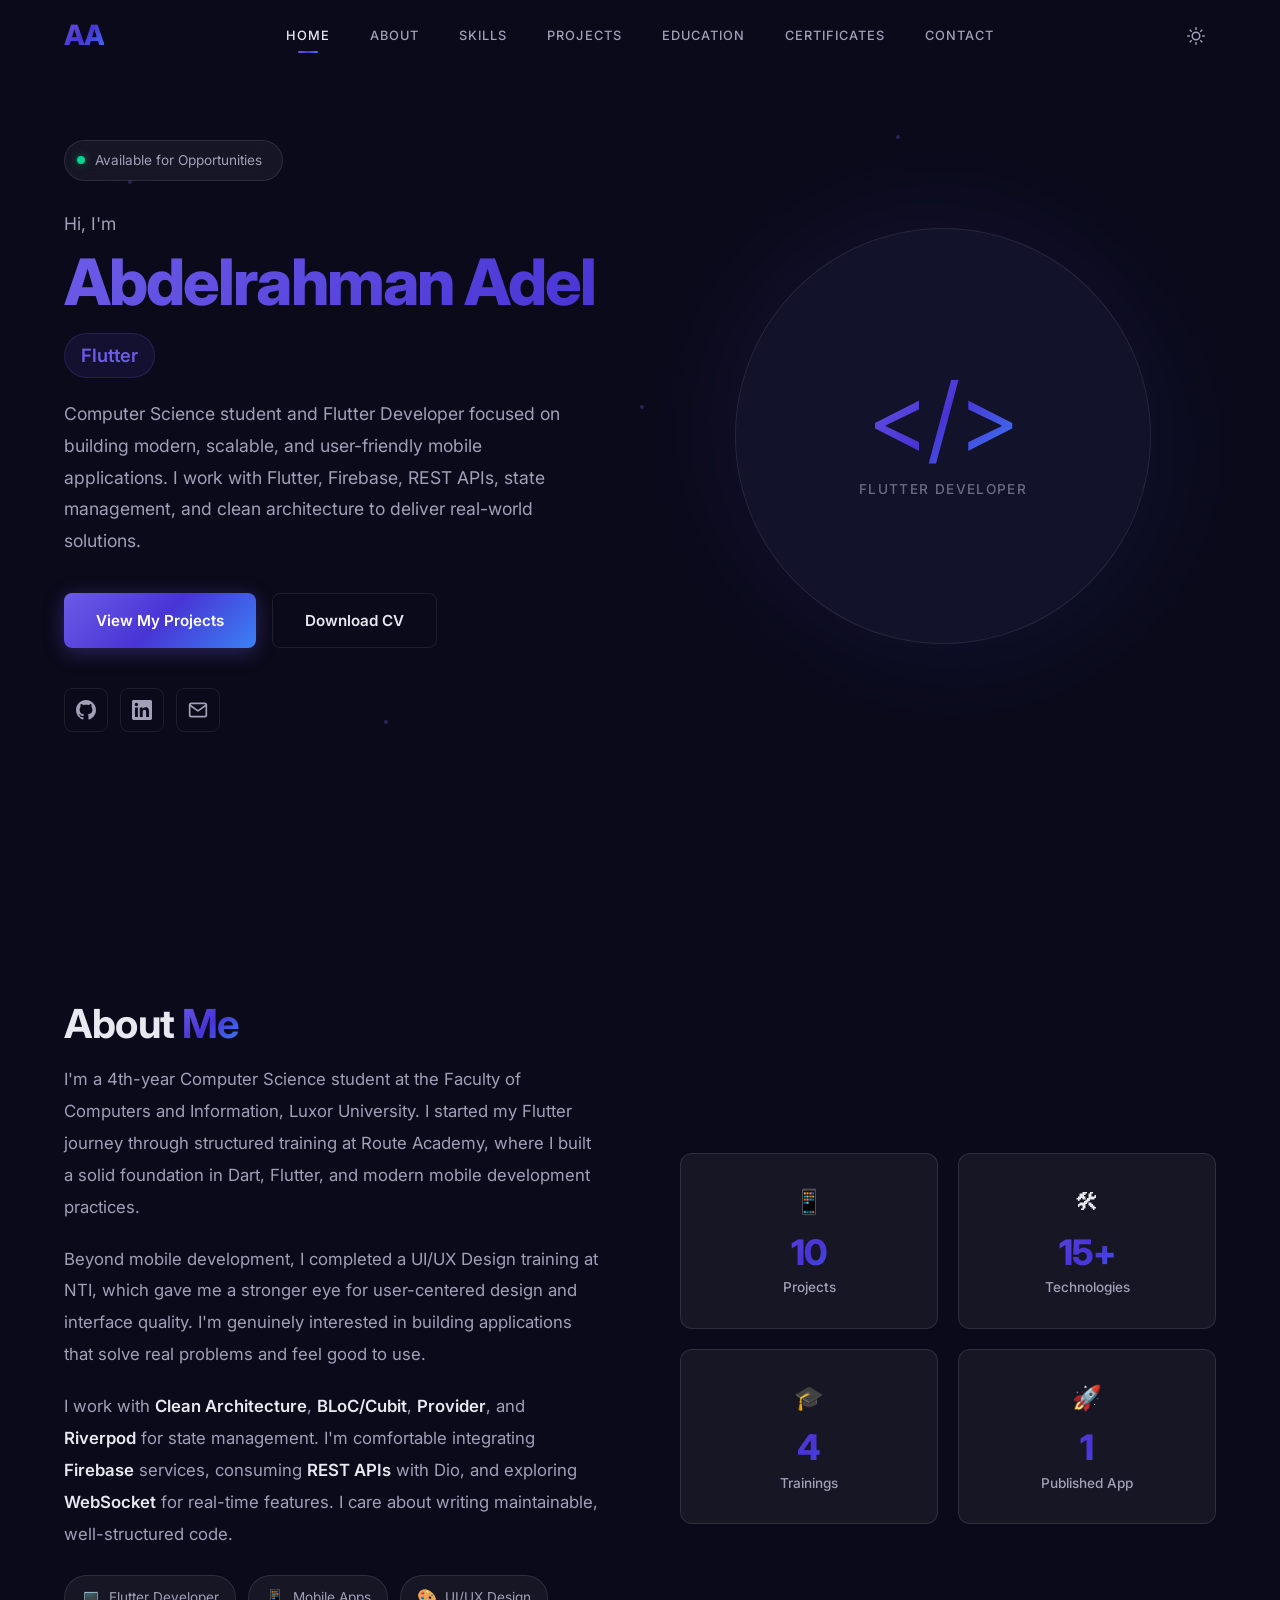
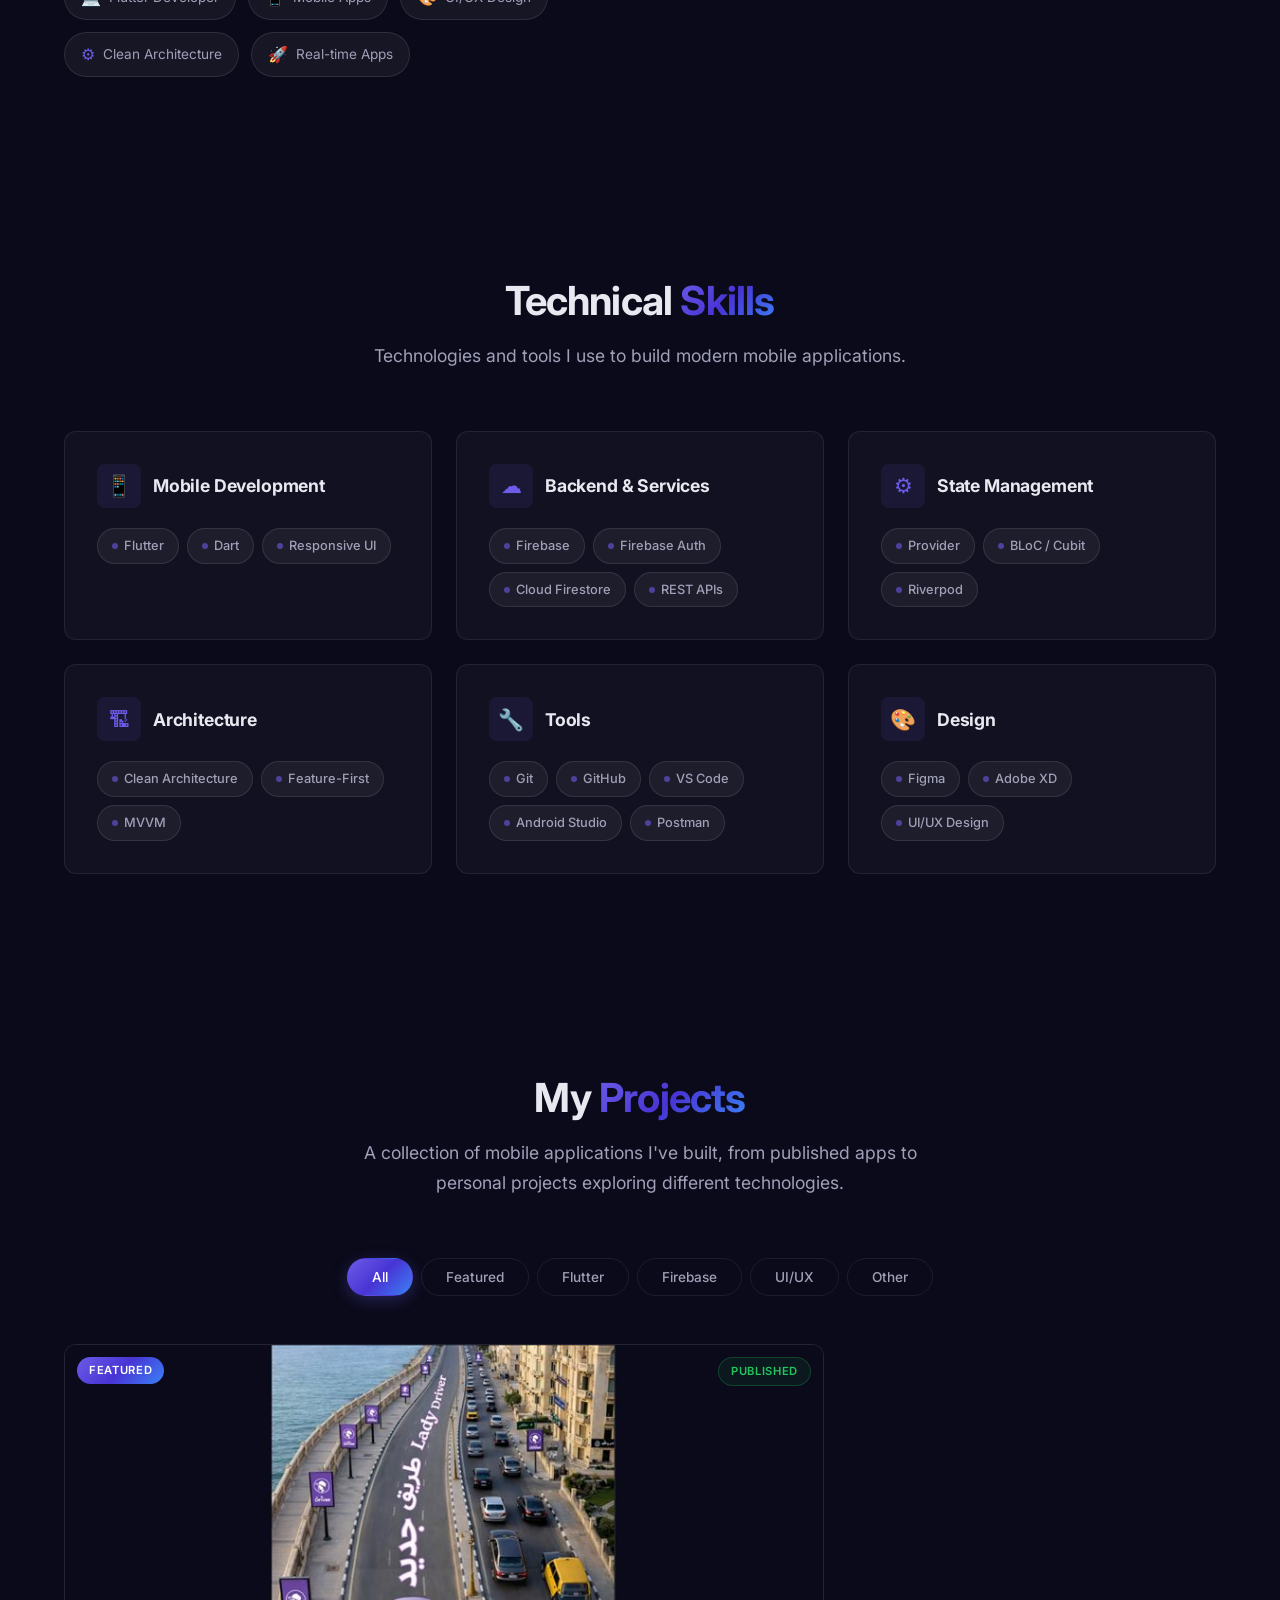
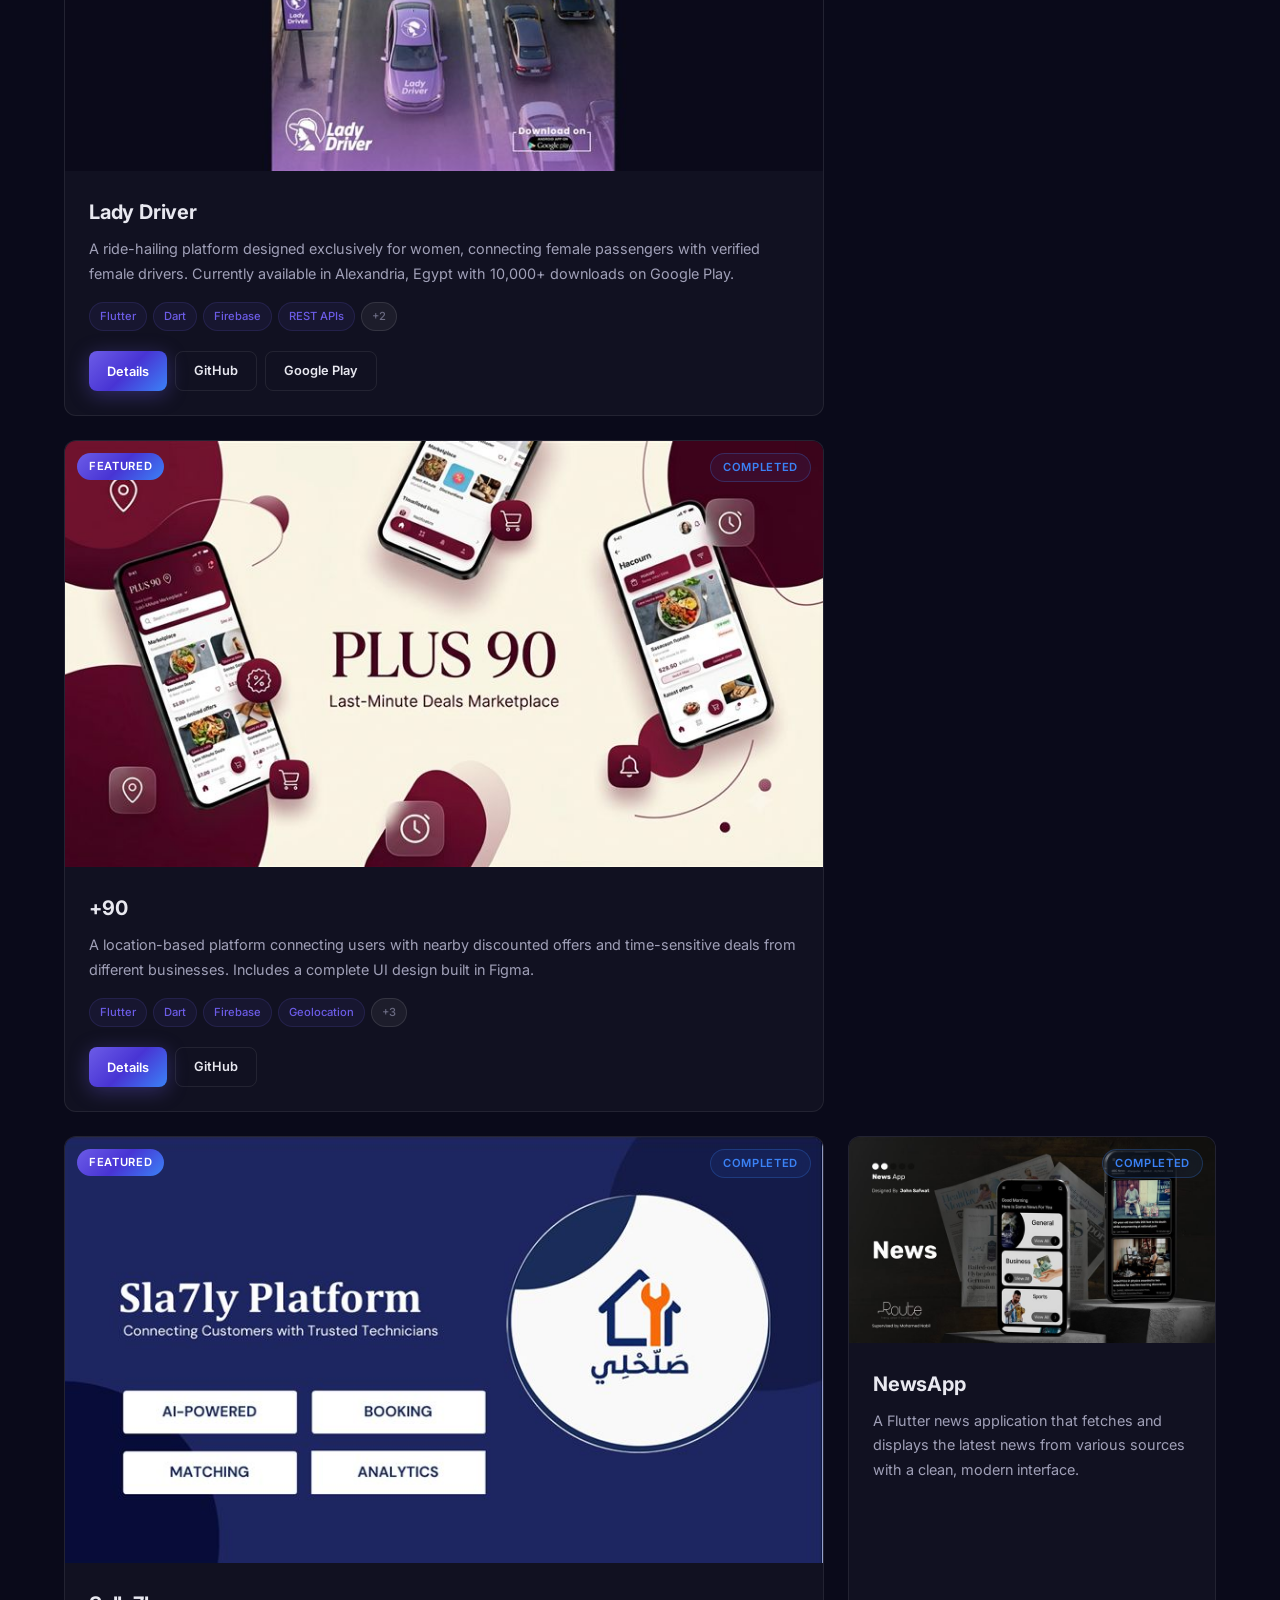
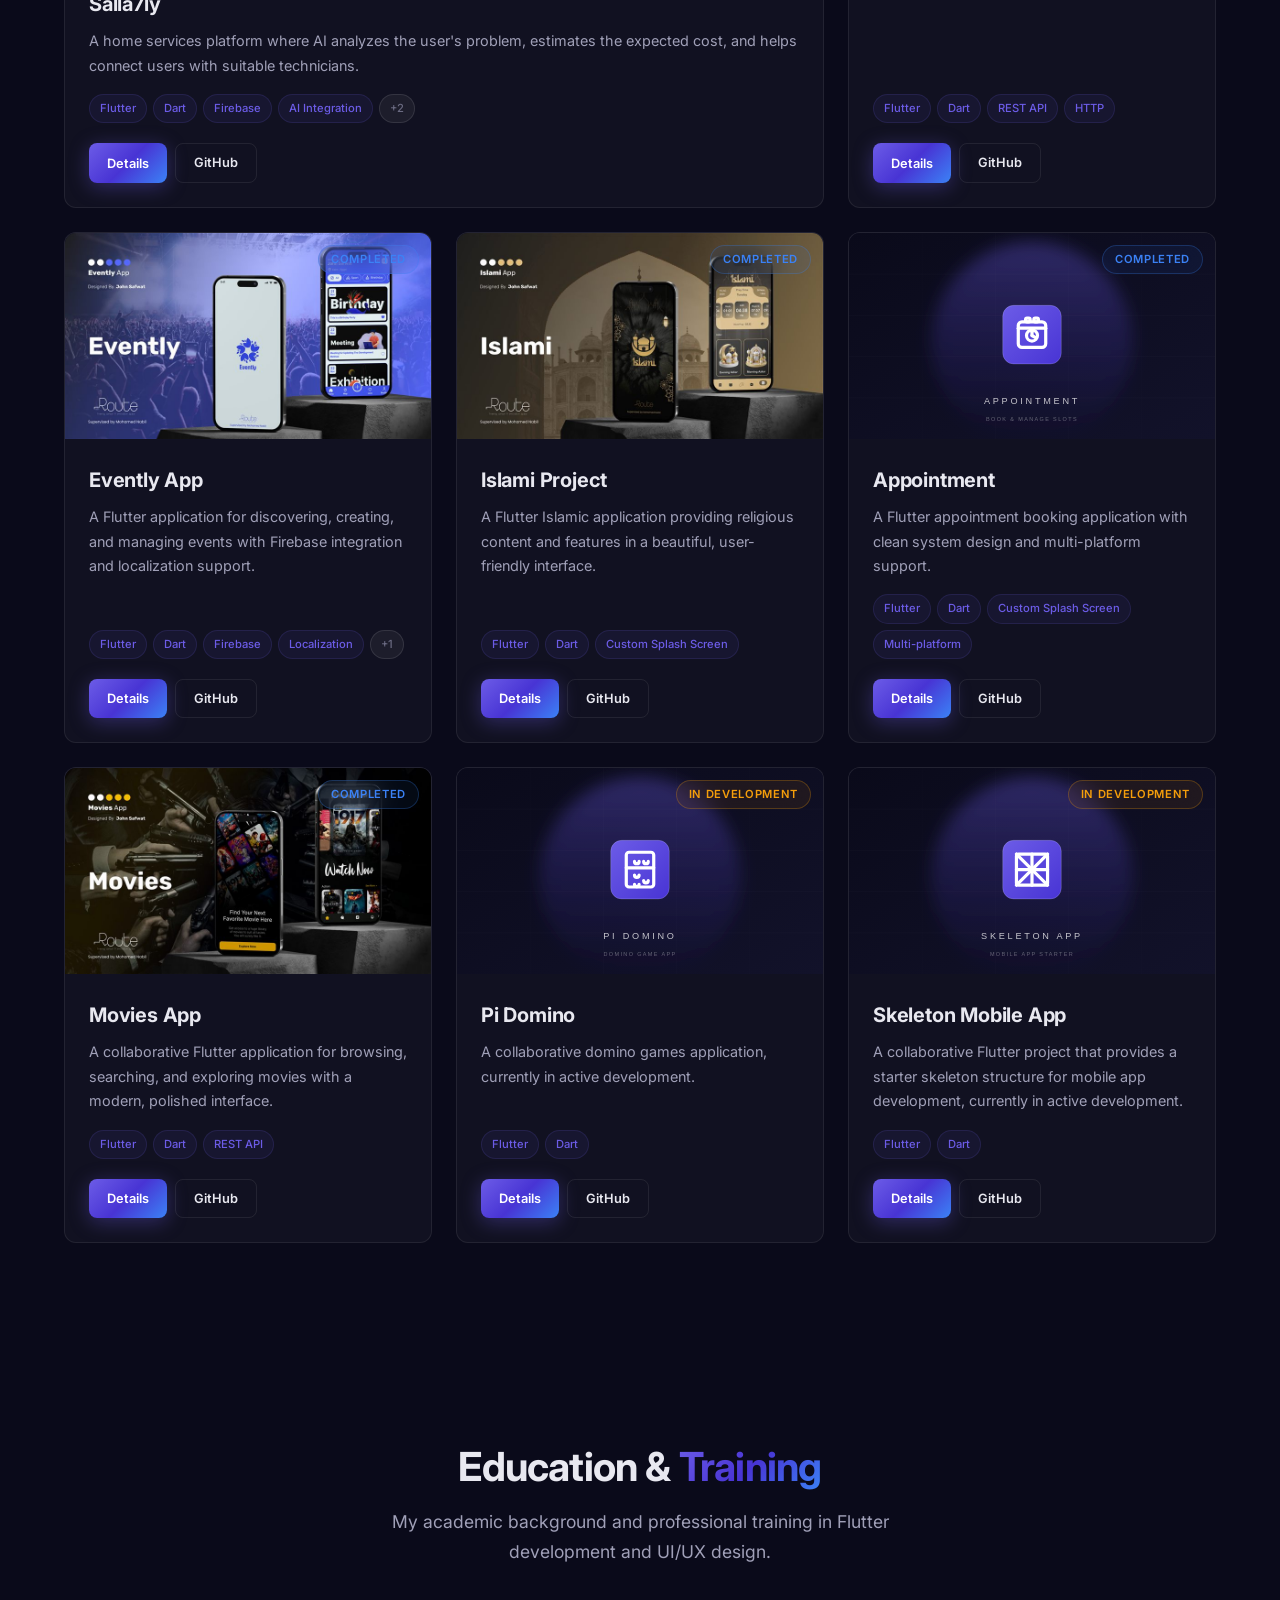
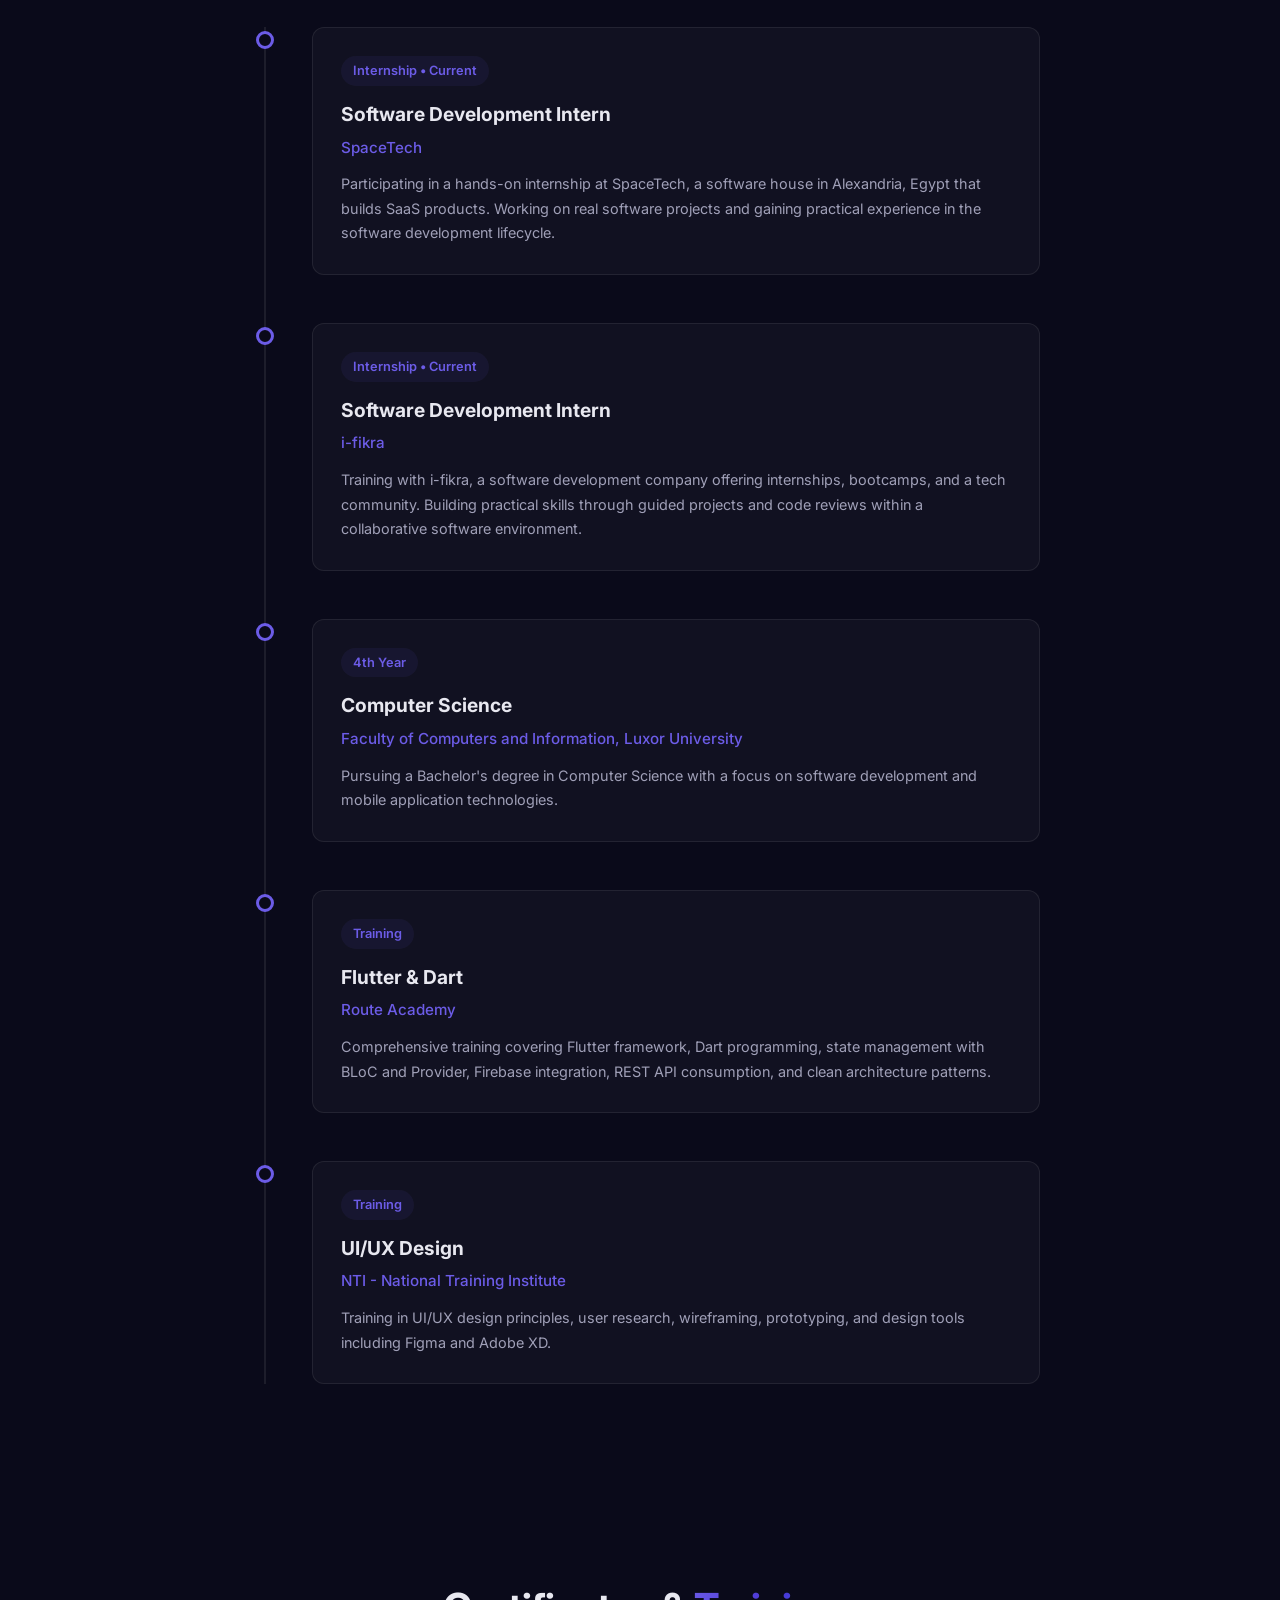
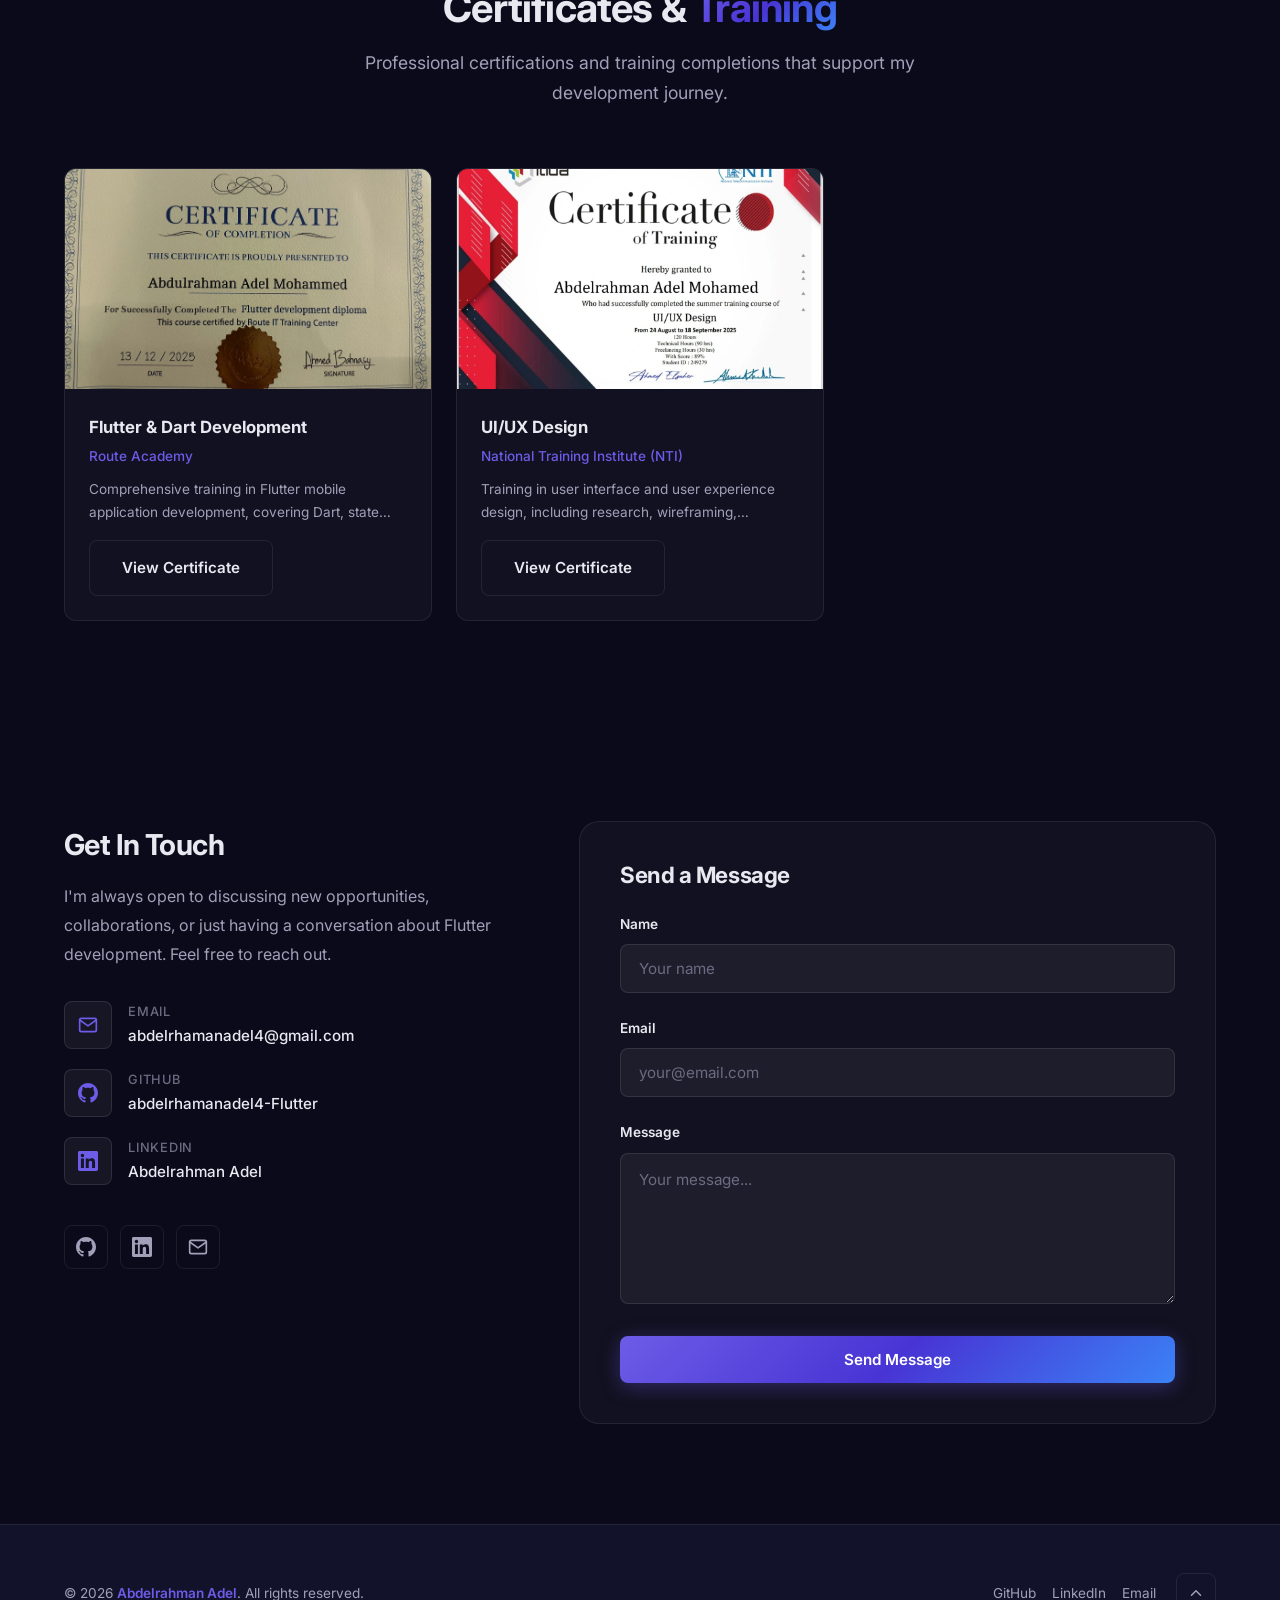
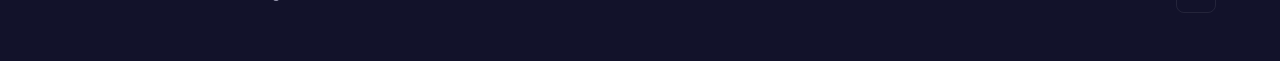
==== index.html @ f09d1302 "Initial portfolio website" ====
<!DOCTYPE html>
<html lang="en" data-theme="dark">
<head>
  <meta charset="UTF-8">
  <meta name="viewport" content="width=device-width, initial-scale=1.0">
  <meta http-equiv="X-UA-Compatible" content="IE=edge">

  <title>Abdelrahman Adel | Flutter Developer</title>
  <meta name="description" content="Abdelrahman Adel is a Flutter Developer and Computer Science student focused on building modern, scalable, and user-friendly mobile applications.">
  <meta name="keywords" content="Flutter Developer, Flutter Developer Egypt, Dart Developer, Mobile App Developer, Flutter Firebase, Flutter Developer Portfolio, Abdelrahman Adel">
  <meta name="author" content="Abdelrahman Adel">
  <meta name="robots" content="index, follow">
  <link rel="canonical" href="https://abdelrhamanadel4-flutter.github.io/">

  <!-- Open Graph -->
  <meta property="og:type" content="website">
  <meta property="og:title" content="Abdelrahman Adel | Flutter Developer">
  <meta property="og:description" content="Flutter Developer and Computer Science student focused on building modern, scalable, and user-friendly mobile applications.">
  <meta property="og:url" content="https://abdelrhamanadel4-flutter.github.io/">
  <meta property="og:site_name" content="Abdelrahman Adel Portfolio">
  <meta property="og:image" content="https://abdelrhamanadel4-flutter.github.io/assets/images/og-image.png">

  <!-- Twitter Card -->
  <meta name="twitter:card" content="summary_large_image">
  <meta name="twitter:title" content="Abdelrahman Adel | Flutter Developer">
  <meta name="twitter:description" content="Flutter Developer and Computer Science student focused on building modern, scalable, and user-friendly mobile applications.">
  <meta name="twitter:image" content="https://abdelrhamanadel4-flutter.github.io/assets/images/og-image.png">

  <!-- Favicon -->
  <link rel="icon" type="image/svg+xml" href="favicon/favicon.svg">
  <link rel="apple-touch-icon" href="favicon/favicon.svg">

  <!-- Fonts -->
  <link rel="preconnect" href="https://fonts.googleapis.com">
  <link rel="preconnect" href="https://fonts.gstatic.com" crossorigin>
  <link href="https://fonts.googleapis.com/css2?family=Inter:wght@400;500;600;700;800&family=Fira+Code:wght@500&display=swap" rel="stylesheet">

  <!-- Styles -->
  <link rel="stylesheet" href="style.css">

  <!-- JSON-LD Structured Data -->
  <script type="application/ld+json">
  {
    "@context": "https://schema.org",
    "@type": "Person",
    "name": "Abdelrahman Adel",
    "jobTitle": "Flutter Developer",
    "url": "https://abdelrhamanadel4-flutter.github.io/",
    "email": "abdelrhamanadel4@gmail.com",
    "sameAs": [
      "https://github.com/abdelrhamanadel4-Flutter",
      "https://www.linkedin.com/in/abdelrahman-adel-699b95375/"
    ],
    "knowsAbout": ["Flutter", "Dart", "Firebase", "Mobile App Development", "UI/UX Design"],
    "alumniOf": {
      "@type": "CollegeOrUniversity",
      "name": "Luxor University"
    }
  }
  </script>
</head>
<body>

  <!-- ========== NAVBAR ========== -->
  <nav class="navbar" role="navigation" aria-label="Main navigation">
    <div class="container">
      <a href="#" class="navbar-logo" aria-label="Abdelrahman Adel - Home">AA</a>

      <div class="nav-menu">
        <div class="nav-links">
          <a href="#home" class="navbar-link">Home</a>
          <a href="#about" class="navbar-link">About</a>
          <a href="#skills" class="navbar-link">Skills</a>
          <a href="#projects" class="navbar-link">Projects</a>
          <a href="#education" class="navbar-link">Education</a>
          <a href="#certificates" class="navbar-link">Certificates</a>
          <a href="#contact" class="navbar-link">Contact</a>
        </div>
      </div>

      <button id="theme-toggle" class="theme-toggle" aria-label="Toggle dark/light theme">
        <svg class="icon-sun is-active" width="18" height="18" viewBox="0 0 24 24" fill="none" stroke="currentColor" stroke-width="2" stroke-linecap="round" stroke-linejoin="round" aria-hidden="true">
          <circle cx="12" cy="12" r="5"></circle>
          <line x1="12" y1="1" x2="12" y2="3"></line>
          <line x1="12" y1="21" x2="12" y2="23"></line>
          <line x1="4.22" y1="4.22" x2="5.64" y2="5.64"></line>
          <line x1="18.36" y1="18.36" x2="19.78" y2="19.78"></line>
          <line x1="1" y1="12" x2="3" y2="12"></line>
          <line x1="21" y1="12" x2="23" y2="12"></line>
          <line x1="4.22" y1="19.78" x2="5.64" y2="18.36"></line>
          <line x1="18.36" y1="5.64" x2="19.78" y2="4.22"></line>
        </svg>
        <svg class="icon-moon" width="18" height="18" viewBox="0 0 24 24" fill="none" stroke="currentColor" stroke-width="2" stroke-linecap="round" stroke-linejoin="round" aria-hidden="true">
          <path d="M21 12.79A9 9 0 1 1 11.21 3 7 7 0 0 0 21 12.79z"></path>
        </svg>
      </button>

      <button class="navbar-hamburger hamburger" aria-label="Open menu" aria-expanded="false">
        <span class="line"></span>
        <span class="line"></span>
        <span class="line"></span>
      </button>
    </div>
  </nav>

  <!-- ========== HERO ========== -->
  <section id="home" class="hero section">
    <div class="hero-particles" aria-hidden="true">
      <span class="particle"></span>
      <span class="particle"></span>
      <span class="particle"></span>
      <span class="particle"></span>
      <span class="particle"></span>
    </div>
    <div class="container">
      <div class="hero-content">
        <div class="hero-status">
          <span class="status-dot" aria-hidden="true"></span>
          Available for Opportunities
        </div>
        <p class="hero-greeting">Hi, I'm</p>
        <h1 class="hero-name"><span class="gradient-text">Abdelrahman Adel</span></h1>
        <div id="hero-role" class="hero-role" aria-live="polite">Flutter Developer</div>
        <p class="hero-description">Computer Science student and Flutter Developer focused on building modern, scalable, and user-friendly mobile applications. I work with Flutter, Firebase, REST APIs, state management, and clean architecture to deliver real-world solutions.</p>
        <div class="hero-buttons">
          <a href="#projects" class="btn btn-primary">View My Projects</a>
          <a href="assets/Abdelrahman_Adel_CV.pdf" class="btn btn-secondary" download>Download CV</a>
        </div>
        <div class="hero-socials">
          <a href="https://github.com/abdelrhamanadel4-Flutter" target="_blank" rel="noopener noreferrer" aria-label="GitHub Profile">
            <svg width="20" height="20" viewBox="0 0 24 24" fill="currentColor" aria-hidden="true"><path d="M12 0c-6.626 0-12 5.373-12 12 0 5.302 3.438 9.8 8.207 11.387.599.111.793-.261.793-.577v-2.234c-3.338.726-4.033-1.416-4.033-1.416-.546-1.387-1.333-1.756-1.333-1.756-1.089-.745.083-.729.083-.729 1.205.084 1.839 1.237 1.839 1.237 1.07 1.834 2.807 1.304 3.492.997.107-.775.418-1.305.762-1.604-2.665-.305-5.467-1.334-5.467-5.931 0-1.311.469-2.381 1.236-3.221-.124-.303-.535-1.524.117-3.176 0 0 1.008-.322 3.301 1.23.957-.266 1.983-.399 3.003-.404 1.02.005 2.047.138 3.006.404 2.291-1.552 3.297-1.23 3.297-1.23.653 1.653.242 2.874.118 3.176.77.84 1.235 1.911 1.235 3.221 0 4.609-2.807 5.624-5.479 5.921.43.372.823 1.102.823 2.222v3.293c0 .319.192.694.801.576 4.765-1.589 8.199-6.086 8.199-11.386 0-6.627-5.373-12-12-12z"/></svg>
          </a>
          <a href="https://www.linkedin.com/in/abdelrahman-adel-699b95375/" target="_blank" rel="noopener noreferrer" aria-label="LinkedIn Profile">
            <svg width="20" height="20" viewBox="0 0 24 24" fill="currentColor" aria-hidden="true"><path d="M20.447 20.452h-3.554v-5.569c0-1.328-.027-3.037-1.852-3.037-1.853 0-2.136 1.445-2.136 2.939v5.667H9.351V9h3.414v1.561h.046c.477-.9 1.637-1.85 3.37-1.85 3.601 0 4.267 2.37 4.267 5.455v6.286zM5.337 7.433c-1.144 0-2.063-.926-2.063-2.065 0-1.138.92-2.063 2.063-2.063 1.14 0 2.064.925 2.064 2.063 0 1.139-.925 2.065-2.064 2.065zm1.782 13.019H3.555V9h3.564v11.452zM22.225 0H1.771C.792 0 0 .774 0 1.729v20.542C0 23.227.792 24 1.771 24h20.451C23.2 24 24 23.227 24 22.271V1.729C24 .774 23.2 0 22.222 0h.003z"/></svg>
          </a>
          <a href="mailto:abdelrhamanadel4@gmail.com" aria-label="Send Email">
            <svg width="20" height="20" viewBox="0 0 24 24" fill="none" stroke="currentColor" stroke-width="2" stroke-linecap="round" stroke-linejoin="round" aria-hidden="true"><path d="M4 4h16c1.1 0 2 .9 2 2v12c0 1.1-.9 2-2 2H4c-1.1 0-2-.9-2-2V6c0-1.1.9-2 2-2z"></path><polyline points="22,6 12,13 2,6"></polyline></svg>
          </a>
        </div>
      </div>
      <div class="hero-visual" aria-hidden="true">
        <div class="hero-visual-orb">
          <div class="hero-visual-inner">
            <div class="flutter-icon">&lt;/&gt;</div>
            <div class="visual-label">Flutter Developer</div>
          </div>
        </div>
      </div>
    </div>
  </section>

  <!-- ========== ABOUT ========== -->
  <section id="about" class="about section">
    <div class="container">
      <div class="about-content reveal">
        <h2 class="section-title">About <span class="accent">Me</span></h2>
        <p class="about-text">I'm a 4th-year Computer Science student at the Faculty of Computers and Information, Luxor University. I started my Flutter journey through structured training at Route Academy, where I built a solid foundation in Dart, Flutter, and modern mobile development practices.</p>
        <p class="about-text">Beyond mobile development, I completed a UI/UX Design training at NTI, which gave me a stronger eye for user-centered design and interface quality. I'm genuinely interested in building applications that solve real problems and feel good to use.</p>
        <p class="about-text">I work with <strong>Clean Architecture</strong>, <strong>BLoC/Cubit</strong>, <strong>Provider</strong>, and <strong>Riverpod</strong> for state management. I'm comfortable integrating <strong>Firebase</strong> services, consuming <strong>REST APIs</strong> with Dio, and exploring <strong>WebSocket</strong> for real-time features. I care about writing maintainable, well-structured code.</p>
        <div class="about-highlights">
          <span class="about-highlight"><span class="highlight-icon" aria-hidden="true">&#128187;</span> Flutter Developer</span>
          <span class="about-highlight"><span class="highlight-icon" aria-hidden="true">&#128241;</span> Mobile Apps</span>
          <span class="about-highlight"><span class="highlight-icon" aria-hidden="true">&#127912;</span> UI/UX Design</span>
          <span class="about-highlight"><span class="highlight-icon" aria-hidden="true">&#9881;</span> Clean Architecture</span>
          <span class="about-highlight"><span class="highlight-icon" aria-hidden="true">&#128640;</span> Real-time Apps</span>
        </div>
      </div>
      <div class="about-visual">
        <div class="about-stats">
          <div class="stat-card reveal">
            <span class="stat-icon" aria-hidden="true">&#128241;</span>
            <div class="stat-number">10</div>
            <div class="stat-label">Projects</div>
          </div>
          <div class="stat-card reveal">
            <span class="stat-icon" aria-hidden="true">&#128736;</span>
            <div class="stat-number">15+</div>
            <div class="stat-label">Technologies</div>
          </div>
          <div class="stat-card reveal">
            <span class="stat-icon" aria-hidden="true">&#127891;</span>
            <div class="stat-number">4</div>
            <div class="stat-label">Trainings</div>
          </div>
          <div class="stat-card reveal">
            <span class="stat-icon" aria-hidden="true">&#128640;</span>
            <div class="stat-number">1</div>
            <div class="stat-label">Published App</div>
          </div>
        </div>
      </div>
    </div>
  </section>

  <!-- ========== SKILLS ========== -->
  <section id="skills" class="skills section">
    <div class="container">
      <div class="section-header reveal">
        <h2 class="section-title">Technical <span class="accent">Skills</span></h2>
        <p class="section-subtitle">Technologies and tools I use to build modern mobile applications.</p>
      </div>
      <div class="skills-grid">
        <!-- Mobile Development -->
        <div class="skill-category reveal">
          <div class="skill-category-header">
            <div class="skill-category-icon" aria-hidden="true">&#128241;</div>
            <h3 class="skill-category-title">Mobile Development</h3>
          </div>
          <div class="skill-badges">
            <span class="skill-badge"><span class="badge-dot" aria-hidden="true"></span> Flutter</span>
            <span class="skill-badge"><span class="badge-dot" aria-hidden="true"></span> Dart</span>
            <span class="skill-badge"><span class="badge-dot" aria-hidden="true"></span> Responsive UI</span>
          </div>
        </div>
        <!-- Backend & Services -->
        <div class="skill-category reveal">
          <div class="skill-category-header">
            <div class="skill-category-icon" aria-hidden="true">&#9729;</div>
            <h3 class="skill-category-title">Backend & Services</h3>
          </div>
          <div class="skill-badges">
            <span class="skill-badge"><span class="badge-dot" aria-hidden="true"></span> Firebase</span>
            <span class="skill-badge"><span class="badge-dot" aria-hidden="true"></span> Firebase Auth</span>
            <span class="skill-badge"><span class="badge-dot" aria-hidden="true"></span> Cloud Firestore</span>
            <span class="skill-badge"><span class="badge-dot" aria-hidden="true"></span> REST APIs</span>
          </div>
        </div>
        <!-- State Management -->
        <div class="skill-category reveal">
          <div class="skill-category-header">
            <div class="skill-category-icon" aria-hidden="true">&#9881;</div>
            <h3 class="skill-category-title">State Management</h3>
          </div>
          <div class="skill-badges">
            <span class="skill-badge"><span class="badge-dot" aria-hidden="true"></span> Provider</span>
            <span class="skill-badge"><span class="badge-dot" aria-hidden="true"></span> BLoC / Cubit</span>
            <span class="skill-badge"><span class="badge-dot" aria-hidden="true"></span> Riverpod</span>
          </div>
        </div>
        <!-- Architecture -->
        <div class="skill-category reveal">
          <div class="skill-category-header">
            <div class="skill-category-icon" aria-hidden="true">&#127959;</div>
            <h3 class="skill-category-title">Architecture</h3>
          </div>
          <div class="skill-badges">
            <span class="skill-badge"><span class="badge-dot" aria-hidden="true"></span> Clean Architecture</span>
            <span class="skill-badge"><span class="badge-dot" aria-hidden="true"></span> Feature-First</span>
            <span class="skill-badge"><span class="badge-dot" aria-hidden="true"></span> MVVM</span>
          </div>
        </div>
        <!-- Tools -->
        <div class="skill-category reveal">
          <div class="skill-category-header">
            <div class="skill-category-icon" aria-hidden="true">&#128295;</div>
            <h3 class="skill-category-title">Tools</h3>
          </div>
          <div class="skill-badges">
            <span class="skill-badge"><span class="badge-dot" aria-hidden="true"></span> Git</span>
            <span class="skill-badge"><span class="badge-dot" aria-hidden="true"></span> GitHub</span>
            <span class="skill-badge"><span class="badge-dot" aria-hidden="true"></span> VS Code</span>
            <span class="skill-badge"><span class="badge-dot" aria-hidden="true"></span> Android Studio</span>
            <span class="skill-badge"><span class="badge-dot" aria-hidden="true"></span> Postman</span>
          </div>
        </div>
        <!-- Design -->
        <div class="skill-category reveal">
          <div class="skill-category-header">
            <div class="skill-category-icon" aria-hidden="true">&#127912;</div>
            <h3 class="skill-category-title">Design</h3>
          </div>
          <div class="skill-badges">
            <span class="skill-badge"><span class="badge-dot" aria-hidden="true"></span> Figma</span>
            <span class="skill-badge"><span class="badge-dot" aria-hidden="true"></span> Adobe XD</span>
            <span class="skill-badge"><span class="badge-dot" aria-hidden="true"></span> UI/UX Design</span>
          </div>
        </div>
      </div>
    </div>
  </section>

  <!-- ========== PROJECTS ========== -->
  <section id="projects" class="projects section">
    <div class="container">
      <div class="section-header reveal">
        <h2 class="section-title">My <span class="accent">Projects</span></h2>
        <p class="section-subtitle">A collection of mobile applications I've built, from published apps to personal projects exploring different technologies.</p>
      </div>
      <div class="projects-filters reveal">
        <button class="filter-btn" data-filter="all" aria-pressed="true">All</button>
        <button class="filter-btn" data-filter="featured" aria-pressed="false">Featured</button>
        <button class="filter-btn" data-filter="flutter" aria-pressed="false">Flutter</button>
        <button class="filter-btn" data-filter="firebase" aria-pressed="false">Firebase</button>
        <button class="filter-btn" data-filter="uiux" aria-pressed="false">UI/UX</button>
        <button class="filter-btn" data-filter="other" aria-pressed="false">Other</button>
      </div>
      <div class="projects-grid">
        <!-- JS fills this with project cards -->
      </div>
    </div>
  </section>

  <!-- ========== EDUCATION ========== -->
  <section id="education" class="education section">
    <div class="container">
      <div class="section-header reveal">
        <h2 class="section-title">Education & <span class="accent">Training</span></h2>
        <p class="section-subtitle">My academic background and professional training in Flutter development and UI/UX design.</p>
      </div>
      <div class="education-timeline">
        <div class="timeline-entry reveal">
          <div class="timeline-dot" aria-hidden="true"></div>
          <div class="timeline-card">
            <span class="timeline-date">Internship • Current</span>
            <h3 class="timeline-title">Software Development Intern</h3>
            <p class="timeline-institution"><a href="https://www.linkedin.com/company/spacetech-eg" target="_blank" rel="noopener noreferrer">SpaceTech</a></p>
            <p class="timeline-description">Participating in a hands-on internship at SpaceTech, a software house in Alexandria, Egypt that builds SaaS products. Working on real software projects and gaining practical experience in the software development lifecycle.</p>
          </div>
        </div>
        <div class="timeline-entry reveal">
          <div class="timeline-dot" aria-hidden="true"></div>
          <div class="timeline-card">
            <span class="timeline-date">Internship • Current</span>
            <h3 class="timeline-title">Software Development Intern</h3>
            <p class="timeline-institution"><a href="https://www.linkedin.com/company/i-fikra" target="_blank" rel="noopener noreferrer">i-fikra</a></p>
            <p class="timeline-description">Training with i-fikra, a software development company offering internships, bootcamps, and a tech community. Building practical skills through guided projects and code reviews within a collaborative software environment.</p>
          </div>
        </div>
        <div class="timeline-entry reveal">
          <div class="timeline-dot" aria-hidden="true"></div>
          <div class="timeline-card">
            <span class="timeline-date">4th Year</span>
            <h3 class="timeline-title">Computer Science</h3>
            <p class="timeline-institution">Faculty of Computers and Information, Luxor University</p>
            <p class="timeline-description">Pursuing a Bachelor's degree in Computer Science with a focus on software development and mobile application technologies.</p>
          </div>
        </div>
        <div class="timeline-entry reveal">
          <div class="timeline-dot" aria-hidden="true"></div>
          <div class="timeline-card">
            <span class="timeline-date">Training</span>
            <h3 class="timeline-title">Flutter & Dart</h3>
            <p class="timeline-institution">Route Academy</p>
            <p class="timeline-description">Comprehensive training covering Flutter framework, Dart programming, state management with BLoC and Provider, Firebase integration, REST API consumption, and clean architecture patterns.</p>
          </div>
        </div>
        <div class="timeline-entry reveal">
          <div class="timeline-dot" aria-hidden="true"></div>
          <div class="timeline-card">
            <span class="timeline-date">Training</span>
            <h3 class="timeline-title">UI/UX Design</h3>
            <p class="timeline-institution">NTI - National Training Institute</p>
            <p class="timeline-description">Training in UI/UX design principles, user research, wireframing, prototyping, and design tools including Figma and Adobe XD.</p>
          </div>
        </div>
      </div>
    </div>
  </section>

  <!-- ========== CERTIFICATES ========== -->
  <section id="certificates" class="certificates section">
    <div class="container">
      <div class="section-header reveal">
        <h2 class="section-title">Certificates & <span class="accent">Training</span></h2>
        <p class="section-subtitle">Professional certifications and training completions that support my development journey.</p>
      </div>
      <div class="certificates-grid">
        <!-- Certificate 1: Route Academy -->
        <div class="certificate-card reveal">
          <div class="certificate-image">
            <img src="assets/certificates/route_certificate.jpg" alt="Route Academy Flutter Training Certificate" loading="lazy">
          </div>
          <div class="certificate-content">
            <h3 class="certificate-title">Flutter & Dart Development</h3>
            <p class="certificate-organization">Route Academy</p>
            <p class="certificate-description">Comprehensive training in Flutter mobile application development, covering Dart, state management, Firebase, and clean architecture.</p>
            <div class="certificate-actions">
              <a href="assets/certificates/route_certificate.jpg" class="btn btn-secondary" target="_blank" rel="noopener noreferrer">View Certificate</a>
            </div>
          </div>
        </div>
        <!-- Certificate 2: NTI -->
        <div class="certificate-card reveal">
          <div class="certificate-image">
            <img src="assets/certificates/nti_certificate.jpg" alt="NTI UI/UX Design Certificate" loading="lazy">
          </div>
          <div class="certificate-content">
            <h3 class="certificate-title">UI/UX Design</h3>
            <p class="certificate-organization">National Training Institute (NTI)</p>
            <p class="certificate-description">Training in user interface and user experience design, including research, wireframing, prototyping, and design tools.</p>
            <div class="certificate-actions">
              <a href="assets/certificates/nti_certificate.jpg" class="btn btn-secondary" target="_blank" rel="noopener noreferrer">View Certificate</a>
            </div>
          </div>
        </div>
      </div>
    </div>
  </section>

  <!-- ========== CONTACT ========== -->
  <section id="contact" class="contact section">
    <div class="container">
      <div class="contact-info">
        <h2 class="contact-info-title reveal">Get In <span class="accent">Touch</span></h2>
        <p class="contact-info-text reveal">I'm always open to discussing new opportunities, collaborations, or just having a conversation about Flutter development. Feel free to reach out.</p>
        <div class="contact-details reveal">
          <div class="contact-detail">
            <div class="contact-detail-icon" aria-hidden="true">
              <svg width="20" height="20" viewBox="0 0 24 24" fill="none" stroke="currentColor" stroke-width="2" stroke-linecap="round" stroke-linejoin="round"><path d="M4 4h16c1.1 0 2 .9 2 2v12c0 1.1-.9 2-2 2H4c-1.1 0-2-.9-2-2V6c0-1.1.9-2 2-2z"></path><polyline points="22,6 12,13 2,6"></polyline></svg>
            </div>
            <div class="contact-detail-content">
              <div class="detail-label">Email</div>
              <div class="detail-value"><a href="mailto:abdelrhamanadel4@gmail.com">abdelrhamanadel4@gmail.com</a></div>
            </div>
          </div>
          <div class="contact-detail">
            <div class="contact-detail-icon" aria-hidden="true">
              <svg width="20" height="20" viewBox="0 0 24 24" fill="currentColor"><path d="M12 0c-6.626 0-12 5.373-12 12 0 5.302 3.438 9.8 8.207 11.387.599.111.793-.261.793-.577v-2.234c-3.338.726-4.033-1.416-4.033-1.416-.546-1.387-1.333-1.756-1.333-1.756-1.089-.745.083-.729.083-.729 1.205.084 1.839 1.237 1.839 1.237 1.07 1.834 2.807 1.304 3.492.997.107-.775.418-1.305.762-1.604-2.665-.305-5.467-1.334-5.467-5.931 0-1.311.469-2.381 1.236-3.221-.124-.303-.535-1.524.117-3.176 0 0 1.008-.322 3.301 1.23.957-.266 1.983-.399 3.003-.404 1.02.005 2.047.138 3.006.404 2.291-1.552 3.297-1.23 3.297-1.23.653 1.653.242 2.874.118 3.176.77.84 1.235 1.911 1.235 3.221 0 4.609-2.807 5.624-5.479 5.921.43.372.823 1.102.823 2.222v3.293c0 .319.192.694.801.576 4.765-1.589 8.199-6.086 8.199-11.386 0-6.627-5.373-12-12-12z"/></svg>
            </div>
            <div class="contact-detail-content">
              <div class="detail-label">GitHub</div>
              <div class="detail-value"><a href="https://github.com/abdelrhamanadel4-Flutter" target="_blank" rel="noopener noreferrer">abdelrhamanadel4-Flutter</a></div>
            </div>
          </div>
          <div class="contact-detail">
            <div class="contact-detail-icon" aria-hidden="true">
              <svg width="20" height="20" viewBox="0 0 24 24" fill="currentColor"><path d="M20.447 20.452h-3.554v-5.569c0-1.328-.027-3.037-1.852-3.037-1.853 0-2.136 1.445-2.136 2.939v5.667H9.351V9h3.414v1.561h.046c.477-.9 1.637-1.85 3.37-1.85 3.601 0 4.267 2.37 4.267 5.455v6.286zM5.337 7.433c-1.144 0-2.063-.926-2.063-2.065 0-1.138.92-2.063 2.063-2.063 1.14 0 2.064.925 2.064 2.063 0 1.139-.925 2.065-2.064 2.065zm1.782 13.019H3.555V9h3.564v11.452zM22.225 0H1.771C.792 0 0 .774 0 1.729v20.542C0 23.227.792 24 1.771 24h20.451C23.2 24 24 23.227 24 22.271V1.729C24 .774 23.2 0 22.222 0h.003z"/></svg>
            </div>
            <div class="contact-detail-content">
              <div class="detail-label">LinkedIn</div>
              <div class="detail-value"><a href="https://www.linkedin.com/in/abdelrahman-adel-699b95375/" target="_blank" rel="noopener noreferrer">Abdelrahman Adel</a></div>
            </div>
          </div>
        </div>
        <div class="contact-socials reveal">
          <a href="https://github.com/abdelrhamanadel4-Flutter" target="_blank" rel="noopener noreferrer" aria-label="GitHub">
            <svg width="20" height="20" viewBox="0 0 24 24" fill="currentColor" aria-hidden="true"><path d="M12 0c-6.626 0-12 5.373-12 12 0 5.302 3.438 9.8 8.207 11.387.599.111.793-.261.793-.577v-2.234c-3.338.726-4.033-1.416-4.033-1.416-.546-1.387-1.333-1.756-1.333-1.756-1.089-.745.083-.729.083-.729 1.205.084 1.839 1.237 1.839 1.237 1.07 1.834 2.807 1.304 3.492.997.107-.775.418-1.305.762-1.604-2.665-.305-5.467-1.334-5.467-5.931 0-1.311.469-2.381 1.236-3.221-.124-.303-.535-1.524.117-3.176 0 0 1.008-.322 3.301 1.23.957-.266 1.983-.399 3.003-.404 1.02.005 2.047.138 3.006.404 2.291-1.552 3.297-1.23 3.297-1.23.653 1.653.242 2.874.118 3.176.77.84 1.235 1.911 1.235 3.221 0 4.609-2.807 5.624-5.479 5.921.43.372.823 1.102.823 2.222v3.293c0 .319.192.694.801.576 4.765-1.589 8.199-6.086 8.199-11.386 0-6.627-5.373-12-12-12z"/></svg>
          </a>
          <a href="https://www.linkedin.com/in/abdelrahman-adel-699b95375/" target="_blank" rel="noopener noreferrer" aria-label="LinkedIn">
            <svg width="20" height="20" viewBox="0 0 24 24" fill="currentColor" aria-hidden="true"><path d="M20.447 20.452h-3.554v-5.569c0-1.328-.027-3.037-1.852-3.037-1.853 0-2.136 1.445-2.136 2.939v5.667H9.351V9h3.414v1.561h.046c.477-.9 1.637-1.85 3.37-1.85 3.601 0 4.267 2.37 4.267 5.455v6.286zM5.337 7.433c-1.144 0-2.063-.926-2.063-2.065 0-1.138.92-2.063 2.063-2.063 1.14 0 2.064.925 2.064 2.063 0 1.139-.925 2.065-2.064 2.065zm1.782 13.019H3.555V9h3.564v11.452zM22.225 0H1.771C.792 0 0 .774 0 1.729v20.542C0 23.227.792 24 1.771 24h20.451C23.2 24 24 23.227 24 22.271V1.729C24 .774 23.2 0 22.222 0h.003z"/></svg>
          </a>
          <a href="mailto:abdelrhamanadel4@gmail.com" aria-label="Email">
            <svg width="20" height="20" viewBox="0 0 24 24" fill="none" stroke="currentColor" stroke-width="2" stroke-linecap="round" stroke-linejoin="round" aria-hidden="true"><path d="M4 4h16c1.1 0 2 .9 2 2v12c0 1.1-.9 2-2 2H4c-1.1 0-2-.9-2-2V6c0-1.1.9-2 2-2z"></path><polyline points="22,6 12,13 2,6"></polyline></svg>
          </a>
        </div>
      </div>
      <div class="contact-form-wrapper reveal">
        <h3 class="section-title" style="font-size:1.4rem; margin-bottom:24px;">Send a Message</h3>
        <form id="contactForm" action="https://formsubmit.co/abdelrhamanadel4@gmail.com" method="POST" novalidate>
          <input type="hidden" name="_subject" value="New Portfolio Message - Abdelrahman Adel">
          <input type="hidden" name="_template" value="table">
          <input type="hidden" name="_captcha" value="false">
          <div class="form-group">
            <label class="form-label" for="contact-name">Name</label>
            <input class="form-input" type="text" id="contact-name" name="name" placeholder="Your name" required autocomplete="name">
          </div>
          <div class="form-group">
            <label class="form-label" for="contact-email">Email</label>
            <input class="form-input" type="email" id="contact-email" name="email" placeholder="your@email.com" required autocomplete="email">
          </div>
          <div class="form-group">
            <label class="form-label" for="contact-message">Message</label>
            <textarea class="form-textarea" id="contact-message" name="message" placeholder="Your message..." required rows="5"></textarea>
          </div>
          <button type="submit" class="btn btn-primary" style="width:100%;">Send Message</button>
        </form>
      </div>
    </div>
  </section>

  <!-- ========== FOOTER ========== -->
  <footer class="footer">
    <div class="container">
      <div class="footer-left">
        <p class="footer-copyright">&copy; 2026 <span class="accent">Abdelrahman Adel</span>. All rights reserved.</p>
      </div>
      <div class="footer-right">
        <div class="footer-links">
          <a href="https://github.com/abdelrhamanadel4-Flutter" target="_blank" rel="noopener noreferrer">GitHub</a>
          <a href="https://www.linkedin.com/in/abdelrahman-adel-699b95375/" target="_blank" rel="noopener noreferrer">LinkedIn</a>
          <a href="mailto:abdelrhamanadel4@gmail.com">Email</a>
        </div>
        <button class="back-to-top" aria-label="Back to top">
          <svg width="18" height="18" viewBox="0 0 24 24" fill="none" stroke="currentColor" stroke-width="2" stroke-linecap="round" stroke-linejoin="round" aria-hidden="true"><polyline points="18 15 12 9 6 15"></polyline></svg>
        </button>
      </div>
    </div>
  </footer>

  <!-- ========== PROJECT MODAL ========== -->
  <div class="project-modal" aria-hidden="true">
    <div class="project-modal-content">
      <!-- JS fills this with project details -->
    </div>
  </div>

  <!-- ========== SCRIPTS ========== -->
  <script src="script.js"></script>
</body>
</html>
---- style.css ----
/* ============================================================
   FLUTTER DEVELOPER PORTFOLIO — STYLESHEET
   Premium Dark-Mode-First Design System
   ============================================================ */

/* ============================================================
   1. CSS CUSTOM PROPERTIES / DESIGN TOKENS
   ============================================================ */

:root {
  /* ── Dark Mode (Default) ─────────────────────────────────── */
  --bg-primary: #0a0a1a;
  --bg-secondary: #12122a;
  --bg-card: rgba(255, 255, 255, 0.03);
  --bg-card-border: rgba(255, 255, 255, 0.08);

  --text-primary: #e8e8f0;
  --text-secondary: #a0a0b8;
  --text-muted: #6b6b82;

  --accent-1: #6c5ce7;
  --accent-2: #4834d4;
  --accent-3: #3b82f6;
  --accent-gradient: linear-gradient(135deg, #6c5ce7, #4834d4, #3b82f6);
  --accent-gradient-reverse: linear-gradient(135deg, #3b82f6, #4834d4, #6c5ce7);

  --glass-bg: rgba(255, 255, 255, 0.05);
  --glass-border: rgba(255, 255, 255, 0.1);
  --shadow: 0 8px 32px rgba(0, 0, 0, 0.3);
  --shadow-lg: 0 16px 48px rgba(0, 0, 0, 0.4);
  --shadow-glow: 0 0 30px rgba(108, 92, 231, 0.15);

  --success: #00d68f;
  --warning: #ffaa00;
  --error: #ff3d71;

  --radius-sm: 8px;
  --radius-md: 12px;
  --radius-lg: 20px;
  --radius-full: 50%;

  --transition-fast: 0.2s ease;
  --transition-base: 0.3s ease;
  --transition-slow: 0.5s ease;

  --font-sans: 'Inter', -apple-system, BlinkMacSystemFont, 'Segoe UI', Roboto, Oxygen, Ubuntu, Cantarell, sans-serif;
  --font-mono: 'Fira Code', 'Cascadia Code', 'JetBrains Mono', 'SF Mono', Consolas, monospace;

  --container-max: 1200px;
  --section-padding: 100px 0;
  --navbar-height: 72px;
}

/* ── Light Mode ───────────────────────────────────────────── */
[data-theme="light"] {
  --bg-primary: #f5f5fa;
  --bg-secondary: #ffffff;
  --bg-card: rgba(0, 0, 0, 0.02);
  --bg-card-border: rgba(0, 0, 0, 0.08);

  --text-primary: #1a1a2e;
  --text-secondary: #555570;
  --text-muted: #8888a0;

  --glass-bg: rgba(255, 255, 255, 0.7);
  --glass-border: rgba(0, 0, 0, 0.08);
  --shadow: 0 8px 32px rgba(0, 0, 0, 0.08);
  --shadow-lg: 0 16px 48px rgba(0, 0, 0, 0.12);
  --shadow-glow: 0 0 30px rgba(108, 92, 231, 0.1);
}

/* ============================================================
   2. RESET & BASE
   ============================================================ */

*,
*::before,
*::after {
  margin: 0;
  padding: 0;
  box-sizing: border-box;
}

html {
  scroll-behavior: smooth;
  scroll-padding-top: var(--navbar-height);
  font-size: 16px;
  -webkit-text-size-adjust: 100%;
}

body {
  font-family: var(--font-sans);
  background-color: var(--bg-primary);
  color: var(--text-primary);
  line-height: 1.7;
  -webkit-font-smoothing: antialiased;
  -moz-osx-font-smoothing: grayscale;
  overflow-x: hidden;
  transition: background-color var(--transition-base), color var(--transition-base);
}

a {
  color: inherit;
  text-decoration: none;
  transition: color var(--transition-fast);
}

a:hover {
  color: var(--accent-1);
}

img {
  max-width: 100%;
  height: auto;
  display: block;
}

ul,
ol {
  list-style: none;
}

button {
  cursor: pointer;
  border: none;
  outline: none;
  background: none;
  font-family: inherit;
  font-size: inherit;
  color: inherit;
}

input,
textarea {
  font-family: inherit;
  font-size: inherit;
  color: inherit;
  border: none;
  outline: none;
  background: none;
}

/* ── Selection ────────────────────────────────────────────── */
::selection {
  background: rgba(108, 92, 231, 0.35);
  color: var(--text-primary);
}

::-moz-selection {
  background: rgba(108, 92, 231, 0.35);
  color: var(--text-primary);
}

/* ── Scrollbar ────────────────────────────────────────────── */
::-webkit-scrollbar {
  width: 8px;
}

::-webkit-scrollbar-track {
  background: var(--bg-primary);
}

::-webkit-scrollbar-thumb {
  background: var(--accent-2);
  border-radius: 4px;
}

::-webkit-scrollbar-thumb:hover {
  background: var(--accent-1);
}

/* Firefox */
* {
  scrollbar-width: thin;
  scrollbar-color: var(--accent-2) var(--bg-primary);
}

/* ============================================================
   3. UTILITY CLASSES
   ============================================================ */

.container {
  max-width: var(--container-max);
  margin: 0 auto;
  padding: 0 24px;
  width: 100%;
}

.section {
  padding: var(--section-padding);
  position: relative;
}

.section-header {
  text-align: center;
  margin-bottom: 60px;
}

.section-title {
  font-size: 2.5rem;
  font-weight: 700;
  line-height: 1.2;
  margin-bottom: 16px;
  letter-spacing: -0.02em;
}

.section-title .accent {
  background: var(--accent-gradient);
  -webkit-background-clip: text;
  background-clip: text;
  -webkit-text-fill-color: transparent;
}

.section-subtitle {
  color: var(--text-secondary);
  font-size: 1.1rem;
  max-width: 600px;
  margin: 0 auto;
  line-height: 1.7;
}

.gradient-text {
  background: var(--accent-gradient);
  -webkit-background-clip: text;
  background-clip: text;
  -webkit-text-fill-color: transparent;
}

.glass {
  background: var(--glass-bg);
  backdrop-filter: blur(20px);
  -webkit-backdrop-filter: blur(20px);
  border: 1px solid var(--glass-border);
}

.card {
  background: var(--bg-card);
  border: 1px solid var(--bg-card-border);
  border-radius: var(--radius-md);
  padding: 32px;
  transition: transform var(--transition-base),
              box-shadow var(--transition-base),
              border-color var(--transition-base);
}

.card:hover {
  transform: translateY(-4px);
  box-shadow: var(--shadow-glow);
  border-color: rgba(108, 92, 231, 0.2);
}

.sr-only {
  position: absolute;
  width: 1px;
  height: 1px;
  padding: 0;
  margin: -1px;
  overflow: hidden;
  clip: rect(0, 0, 0, 0);
  white-space: nowrap;
  border: 0;
}

/* ============================================================
   4. NAVBAR
   ============================================================ */

.navbar {
  position: fixed;
  top: 0;
  left: 0;
  width: 100%;
  height: var(--navbar-height);
  z-index: 1000;
  display: flex;
  align-items: center;
  transition: background var(--transition-base),
              backdrop-filter var(--transition-base),
              box-shadow var(--transition-base);
}

.navbar.scrolled {
  background: rgba(10, 10, 26, 0.85);
  backdrop-filter: blur(20px);
  -webkit-backdrop-filter: blur(20px);
  box-shadow: 0 1px 0 var(--glass-border);
}

[data-theme="light"] .navbar.scrolled {
  background: rgba(245, 245, 250, 0.85);
}

.navbar .container {
  display: flex;
  align-items: center;
  justify-content: space-between;
}

/* ── Logo ─────────────────────────────────────────────────── */
.navbar-logo {
  font-size: 1.75rem;
  font-weight: 800;
  letter-spacing: -0.03em;
  background: var(--accent-gradient);
  -webkit-background-clip: text;
  background-clip: text;
  -webkit-text-fill-color: transparent;
  position: relative;
  z-index: 1001;
}

/* ── Navigation Links ─────────────────────────────────────── */
.navbar-menu {
  display: flex;
  align-items: center;
  gap: 8px;
}

.navbar-link {
  font-size: 0.8rem;
  font-weight: 500;
  text-transform: uppercase;
  letter-spacing: 0.08em;
  color: var(--text-secondary);
  padding: 8px 16px;
  border-radius: var(--radius-sm);
  position: relative;
  transition: color var(--transition-fast),
              background var(--transition-fast);
}

.navbar-link::after {
  content: '';
  position: absolute;
  bottom: 2px;
  left: 50%;
  transform: translateX(-50%) scaleX(0);
  width: 20px;
  height: 2px;
  background: var(--accent-gradient);
  border-radius: 1px;
  transition: transform var(--transition-base);
}

.navbar-link:hover,
.navbar-link.active {
  color: var(--text-primary);
}

.navbar-link:hover::after,
.navbar-link.active::after {
  transform: translateX(-50%) scaleX(1);
}

/* ── Theme Toggle ─────────────────────────────────────────── */
.theme-toggle {
  width: 40px;
  height: 40px;
  display: flex;
  align-items: center;
  justify-content: center;
  border-radius: var(--radius-sm);
  color: var(--text-secondary);
  transition: color var(--transition-fast),
              background var(--transition-fast);
  position: relative;
  z-index: 1001;
}

.theme-toggle:hover {
  color: var(--text-primary);
  background: var(--glass-bg);
}

.theme-toggle .icon-sun,
.theme-toggle .icon-moon {
  position: absolute;
  transition: opacity var(--transition-base),
              transform var(--transition-base);
}

.theme-toggle .icon-sun {
  opacity: 1;
  transform: rotate(0deg) scale(1);
}

.theme-toggle .icon-moon {
  opacity: 0;
  transform: rotate(-90deg) scale(0.5);
}

[data-theme="light"] .theme-toggle .icon-sun {
  opacity: 0;
  transform: rotate(90deg) scale(0.5);
}

[data-theme="light"] .theme-toggle .icon-moon {
  opacity: 1;
  transform: rotate(0deg) scale(1);
}

/* ── Hamburger Menu ───────────────────────────────────────── */
.navbar-hamburger {
  display: none;
  flex-direction: column;
  justify-content: center;
  align-items: center;
  width: 40px;
  height: 40px;
  gap: 6px;
  z-index: 1001;
  border-radius: var(--radius-sm);
  transition: background var(--transition-fast);
}

.navbar-hamburger:hover {
  background: var(--glass-bg);
}

.navbar-hamburger .line {
  width: 22px;
  height: 2px;
  background: var(--text-primary);
  border-radius: 1px;
  transition: transform var(--transition-base),
              opacity var(--transition-base);
  transform-origin: center;
}

.navbar-hamburger.active .line:nth-child(1) {
  transform: translateY(8px) rotate(45deg);
}

.navbar-hamburger.active .line:nth-child(2) {
  opacity: 0;
  transform: scaleX(0);
}

.navbar-hamburger.active .line:nth-child(3) {
  transform: translateY(-8px) rotate(-45deg);
}

/* ── Mobile Menu Overlay ──────────────────────────────────── */
.mobile-menu {
  display: none;
  position: fixed;
  top: 0;
  right: 0;
  width: 100%;
  height: 100vh;
  height: 100dvh;
  background: rgba(10, 10, 26, 0.95);
  backdrop-filter: blur(30px);
  -webkit-backdrop-filter: blur(30px);
  z-index: 999;
  flex-direction: column;
  justify-content: center;
  align-items: center;
  gap: 12px;
  opacity: 0;
  transform: translateX(100%);
  transition: opacity var(--transition-base),
              transform var(--transition-base);
}

[data-theme="light"] .mobile-menu {
  background: rgba(245, 245, 250, 0.95);
}

.mobile-menu.active {
  opacity: 1;
  transform: translateX(0);
}

.mobile-menu .navbar-link {
  font-size: 1.2rem;
  padding: 16px 32px;
  letter-spacing: 0.1em;
}

/* ============================================================
   5. HERO SECTION
   ============================================================ */

.hero {
  min-height: 100vh;
  display: flex;
  align-items: center;
  padding-top: var(--navbar-height);
  position: relative;
  overflow: hidden;
}

.hero .container {
  display: grid;
  grid-template-columns: 1fr 1fr;
  gap: 60px;
  align-items: center;
}

.hero-content {
  position: relative;
  z-index: 1;
}

/* ── Status Badge ─────────────────────────────────────────── */
.hero-status {
  display: inline-flex;
  align-items: center;
  gap: 10px;
  background: var(--glass-bg);
  backdrop-filter: blur(12px);
  -webkit-backdrop-filter: blur(12px);
  border: 1px solid var(--glass-border);
  border-radius: 50px;
  padding: 8px 20px 8px 12px;
  font-size: 0.85rem;
  color: var(--text-secondary);
  margin-bottom: 28px;
  animation: fadeInUp 0.6s ease both;
}

.hero-status .status-dot {
  width: 8px;
  height: 8px;
  background: var(--success);
  border-radius: 50%;
  animation: pulse 2s ease-in-out infinite;
  box-shadow: 0 0 8px rgba(0, 214, 143, 0.5);
}

/* ── Hero Text ────────────────────────────────────────────── */
.hero-greeting {
  font-size: 1.1rem;
  color: var(--text-secondary);
  margin-bottom: 8px;
  font-weight: 400;
  animation: fadeInUp 0.6s ease 0.1s both;
}

.hero-name {
  font-size: 4rem;
  font-weight: 800;
  line-height: 1.1;
  letter-spacing: -0.03em;
  margin-bottom: 16px;
  animation: fadeInUp 0.6s ease 0.2s both;
}

.hero-name .gradient-text {
  background: var(--accent-gradient);
  -webkit-background-clip: text;
  background-clip: text;
  -webkit-text-fill-color: transparent;
  background-size: 200% 200%;
  animation: gradientShift 4s ease infinite;
}

.hero-role {
  display: inline-block;
  font-size: 1.15rem;
  font-weight: 600;
  color: var(--accent-1);
  margin-bottom: 20px;
  padding: 6px 16px;
  background: rgba(108, 92, 231, 0.1);
  border: 1px solid rgba(108, 92, 231, 0.2);
  border-radius: 50px;
  animation: fadeInUp 0.6s ease 0.3s both;
}

.hero-description {
  font-size: 1.1rem;
  color: var(--text-secondary);
  line-height: 1.8;
  max-width: 520px;
  margin-bottom: 36px;
  animation: fadeInUp 0.6s ease 0.4s both;
}

/* ── Hero Buttons ─────────────────────────────────────────── */
.hero-buttons {
  display: flex;
  gap: 16px;
  flex-wrap: wrap;
  margin-bottom: 40px;
  animation: fadeInUp 0.6s ease 0.5s both;
}

.btn {
  display: inline-flex;
  align-items: center;
  justify-content: center;
  gap: 8px;
  padding: 14px 32px;
  font-size: 0.95rem;
  font-weight: 600;
  border-radius: var(--radius-sm);
  transition: transform var(--transition-fast),
              box-shadow var(--transition-base),
              opacity var(--transition-fast);
  white-space: nowrap;
}

.btn:active {
  transform: scale(0.97);
}

.btn-primary {
  background: var(--accent-gradient);
  color: #ffffff;
  box-shadow: 0 4px 20px rgba(108, 92, 231, 0.35);
}

.btn-primary:hover {
  color: #ffffff;
  box-shadow: 0 6px 28px rgba(108, 92, 231, 0.5);
  transform: translateY(-2px);
}

.btn-secondary {
  background: transparent;
  color: var(--text-primary);
  border: 1px solid var(--bg-card-border);
}

.btn-secondary:hover {
  color: var(--text-primary);
  border-color: var(--accent-1);
  background: rgba(108, 92, 231, 0.05);
  transform: translateY(-2px);
}

/* ── Social Icons ─────────────────────────────────────────── */
.hero-socials {
  display: flex;
  gap: 12px;
  animation: fadeInUp 0.6s ease 0.6s both;
}

.hero-socials a {
  width: 44px;
  height: 44px;
  display: flex;
  align-items: center;
  justify-content: center;
  border-radius: var(--radius-sm);
  border: 1px solid var(--bg-card-border);
  color: var(--text-secondary);
  transition: color var(--transition-fast),
              border-color var(--transition-fast),
              background var(--transition-fast),
              transform var(--transition-fast);
}

.hero-socials a:hover {
  color: var(--accent-1);
  border-color: var(--accent-1);
  background: rgba(108, 92, 231, 0.08);
  transform: translateY(-3px);
}

/* ── Hero Visual (Right Side) ─────────────────────────────── */
.hero-visual {
  display: flex;
  align-items: center;
  justify-content: center;
  position: relative;
  animation: fadeInRight 0.8s ease 0.3s both;
}

.hero-visual-orb {
  width: 420px;
  height: 420px;
  border-radius: 50%;
  position: relative;
  display: flex;
  align-items: center;
  justify-content: center;
}

.hero-visual-orb::before {
  content: '';
  position: absolute;
  inset: 0;
  border-radius: 50%;
  background: var(--accent-gradient);
  opacity: 0.12;
  filter: blur(60px);
  animation: pulse 4s ease-in-out infinite;
}

.hero-visual-orb::after {
  content: '';
  position: absolute;
  inset: 2px;
  border-radius: 50%;
  background: var(--bg-secondary);
  border: 1px solid var(--bg-card-border);
}

.hero-visual-inner {
  position: relative;
  z-index: 1;
  text-align: center;
}

.hero-visual-inner .flutter-icon {
  font-size: 6rem;
  background: var(--accent-gradient);
  -webkit-background-clip: text;
  background-clip: text;
  -webkit-text-fill-color: transparent;
  animation: float 6s ease-in-out infinite;
  line-height: 1;
}

.hero-visual-inner .visual-label {
  font-size: 0.85rem;
  color: var(--text-muted);
  margin-top: 12px;
  font-weight: 500;
  letter-spacing: 0.1em;
  text-transform: uppercase;
}

/* ── Floating Particles (decorative) ──────────────────────── */
.hero-particles {
  position: absolute;
  inset: 0;
  pointer-events: none;
  overflow: hidden;
}

.hero-particles .particle {
  position: absolute;
  width: 4px;
  height: 4px;
  background: var(--accent-1);
  border-radius: 50%;
  opacity: 0.3;
  animation: float 8s ease-in-out infinite;
}

.hero-particles .particle:nth-child(1) { top: 20%; left: 10%; animation-delay: 0s; animation-duration: 7s; }
.hero-particles .particle:nth-child(2) { top: 60%; left: 80%; animation-delay: 1s; animation-duration: 9s; }
.hero-particles .particle:nth-child(3) { top: 80%; left: 30%; animation-delay: 2s; animation-duration: 6s; }
.hero-particles .particle:nth-child(4) { top: 15%; left: 70%; animation-delay: 3s; animation-duration: 8s; }
.hero-particles .particle:nth-child(5) { top: 45%; left: 50%; animation-delay: 1.5s; animation-duration: 10s; }

/* ============================================================
   6. ABOUT SECTION
   ============================================================ */

.about .container {
  display: grid;
  grid-template-columns: 1fr 1fr;
  gap: 80px;
  align-items: center;
}

.about-content {
  animation: fadeInLeft 0.6s ease both;
}

.about-content .about-text {
  color: var(--text-secondary);
  font-size: 1.05rem;
  line-height: 1.9;
  margin-bottom: 20px;
}

.about-content .about-text strong {
  color: var(--text-primary);
  font-weight: 600;
}

.about-highlights {
  display: flex;
  flex-wrap: wrap;
  gap: 12px;
  margin-top: 24px;
}

.about-highlight {
  display: inline-flex;
  align-items: center;
  gap: 8px;
  padding: 8px 16px;
  background: var(--glass-bg);
  border: 1px solid var(--glass-border);
  border-radius: 50px;
  font-size: 0.85rem;
  color: var(--text-secondary);
  backdrop-filter: blur(8px);
  -webkit-backdrop-filter: blur(8px);
}

.about-highlight .highlight-icon {
  color: var(--accent-1);
  font-size: 1rem;
}

/* ── Stats Grid ───────────────────────────────────────────── */
.about-visual {
  animation: fadeInRight 0.6s ease both;
}

.about-stats {
  display: grid;
  grid-template-columns: 1fr 1fr;
  gap: 20px;
}

.stat-card {
  background: var(--glass-bg);
  backdrop-filter: blur(16px);
  -webkit-backdrop-filter: blur(16px);
  border: 1px solid var(--glass-border);
  border-radius: var(--radius-md);
  padding: 28px 24px;
  text-align: center;
  transition: transform var(--transition-base),
              box-shadow var(--transition-base),
              border-color var(--transition-base);
}

.stat-card:hover {
  transform: translateY(-4px);
  box-shadow: var(--shadow-glow);
  border-color: rgba(108, 92, 231, 0.25);
}

.stat-card .stat-icon {
  font-size: 1.5rem;
  margin-bottom: 12px;
  display: block;
}

.stat-card .stat-number {
  font-size: 2.2rem;
  font-weight: 800;
  letter-spacing: -0.02em;
  line-height: 1;
  margin-bottom: 6px;
  background: var(--accent-gradient);
  -webkit-background-clip: text;
  background-clip: text;
  -webkit-text-fill-color: transparent;
}

.stat-card .stat-label {
  font-size: 0.85rem;
  color: var(--text-secondary);
  font-weight: 500;
}

/* ============================================================
   7. SKILLS SECTION
   ============================================================ */

.skills-grid {
  display: grid;
  grid-template-columns: repeat(3, 1fr);
  gap: 24px;
}

.skill-category {
  background: var(--bg-card);
  border: 1px solid var(--bg-card-border);
  border-radius: var(--radius-md);
  padding: 32px;
  transition: transform var(--transition-base),
              box-shadow var(--transition-base),
              border-color var(--transition-base);
}

.skill-category:hover {
  transform: translateY(-4px);
  box-shadow: var(--shadow-glow);
  border-color: rgba(108, 92, 231, 0.2);
}

.skill-category-header {
  display: flex;
  align-items: center;
  gap: 12px;
  margin-bottom: 20px;
}

.skill-category-icon {
  width: 44px;
  height: 44px;
  display: flex;
  align-items: center;
  justify-content: center;
  background: rgba(108, 92, 231, 0.1);
  border-radius: var(--radius-sm);
  font-size: 1.3rem;
  color: var(--accent-1);
  flex-shrink: 0;
}

.skill-category-title {
  font-size: 1.1rem;
  font-weight: 700;
  letter-spacing: -0.01em;
}

.skill-badges {
  display: flex;
  flex-wrap: wrap;
  gap: 8px;
}

.skill-badge {
  display: inline-flex;
  align-items: center;
  gap: 6px;
  padding: 6px 14px;
  background: var(--glass-bg);
  border: 1px solid var(--glass-border);
  border-radius: 50px;
  font-size: 0.8rem;
  font-weight: 500;
  color: var(--text-secondary);
  transition: color var(--transition-fast),
              border-color var(--transition-fast),
              background var(--transition-fast),
              transform var(--transition-fast);
}

.skill-badge:hover {
  color: var(--accent-1);
  border-color: rgba(108, 92, 231, 0.3);
  background: rgba(108, 92, 231, 0.08);
  transform: translateY(-2px);
}

.skill-badge .badge-dot {
  width: 6px;
  height: 6px;
  border-radius: 50%;
  background: var(--accent-1);
  opacity: 0.6;
}

/* ============================================================
   8. PROJECTS SECTION
   ============================================================ */

/* ── Filter Buttons ───────────────────────────────────────── */
.projects-filters {
  display: flex;
  justify-content: center;
  gap: 8px;
  margin-bottom: 48px;
  flex-wrap: wrap;
}

.filter-btn {
  padding: 10px 24px;
  font-size: 0.85rem;
  font-weight: 500;
  color: var(--text-secondary);
  background: transparent;
  border: 1px solid var(--bg-card-border);
  border-radius: 50px;
  cursor: pointer;
  transition: color var(--transition-fast),
              background var(--transition-fast),
              border-color var(--transition-fast);
  white-space: nowrap;
}

.filter-btn:hover {
  color: var(--text-primary);
  border-color: var(--accent-1);
  background: rgba(108, 92, 231, 0.05);
}

.filter-btn.active,
.filter-btn.is-active {
  color: #ffffff;
  background: var(--accent-gradient);
  border-color: transparent;
  box-shadow: 0 4px 16px rgba(108, 92, 231, 0.3);
}

/* ── Project Grid ─────────────────────────────────────────── */
.projects-grid {
  display: grid;
  grid-template-columns: repeat(3, 1fr);
  gap: 24px;
}

.project-card {
  background: var(--bg-card);
  border: 1px solid var(--bg-card-border);
  border-radius: var(--radius-md);
  overflow: hidden;
  transition: transform var(--transition-base),
              box-shadow var(--transition-base),
              border-color var(--transition-base);
  display: flex;
  flex-direction: column;
}

.project-card.featured {
  grid-column: span 2;
}

.project-card:hover {
  transform: translateY(-6px);
  box-shadow: var(--shadow-glow);
  border-color: rgba(108, 92, 231, 0.25);
}

/* ── Card Image Area ──────────────────────────────────────── */
.project-image {
  position: relative;
  width: 100%;
  padding-top: 56.25%;
  background: var(--bg-secondary);
  overflow: hidden;
}

.project-image-placeholder {
  position: absolute;
  inset: 0;
  display: flex;
  align-items: center;
  justify-content: center;
  background: linear-gradient(135deg, var(--bg-secondary), rgba(108, 92, 231, 0.05));
}

.project-image-placeholder .placeholder-icon {
  font-size: 3rem;
  opacity: 0.2;
  color: var(--accent-1);
}

.project-image img {
  position: absolute;
  inset: 0;
  width: 100%;
  height: 100%;
  object-fit: cover;
  transition: transform var(--transition-slow);
}

.project-card:hover .project-image img {
  transform: scale(1.05);
}

/* ── Status Badge on Image ────────────────────────────────── */
.project-status {
  position: absolute;
  top: 12px;
  right: 12px;
  padding: 4px 12px;
  font-size: 0.7rem;
  font-weight: 600;
  text-transform: uppercase;
  letter-spacing: 0.06em;
  border-radius: 50px;
  backdrop-filter: blur(12px);
  -webkit-backdrop-filter: blur(12px);
  z-index: 1;
}

.project-status.published {
  background: rgba(0, 214, 143, 0.2);
  color: var(--success);
  border: 1px solid rgba(0, 214, 143, 0.3);
}

.project-status.in-development {
  background: rgba(255, 170, 0, 0.2);
  color: var(--warning);
  border: 1px solid rgba(255, 170, 0, 0.3);
}

.project-status.archived {
  background: rgba(160, 160, 184, 0.2);
  color: var(--text-secondary);
  border: 1px solid rgba(160, 160, 184, 0.3);
}

/* ── Card Content ─────────────────────────────────────────── */
.project-content {
  padding: 24px;
  flex: 1;
  display: flex;
  flex-direction: column;
}

.project-type {
  font-size: 0.75rem;
  font-weight: 600;
  text-transform: uppercase;
  letter-spacing: 0.08em;
  color: var(--accent-1);
  margin-bottom: 8px;
}

.project-title {
  font-size: 1.25rem;
  font-weight: 700;
  margin-bottom: 8px;
  letter-spacing: -0.01em;
}

.project-description {
  font-size: 0.9rem;
  color: var(--text-secondary);
  line-height: 1.7;
  margin-bottom: 16px;
  flex: 1;
  display: -webkit-box;
  -webkit-line-clamp: 3;
  -webkit-box-orient: vertical;
  overflow: hidden;
}

.project-tech {
  display: flex;
  flex-wrap: wrap;
  gap: 6px;
  margin-bottom: 20px;
}

.project-tech-badge {
  padding: 4px 10px;
  font-size: 0.7rem;
  font-weight: 500;
  color: var(--accent-1);
  background: rgba(108, 92, 231, 0.08);
  border: 1px solid rgba(108, 92, 231, 0.15);
  border-radius: 50px;
}

.project-actions {
  display: flex;
  gap: 8px;
  flex-wrap: wrap;
}

.project-actions .btn {
  padding: 8px 18px;
  font-size: 0.8rem;
  border-radius: 6px;
}

.project-actions .btn-sm {
  padding: 8px 16px;
}

/* ============================================================
   9. PROJECT MODAL
   ============================================================ */

.project-modal-overlay {
  position: fixed;
  inset: 0;
  z-index: 2000;
  display: flex;
  align-items: center;
  justify-content: center;
  background: rgba(0, 0, 0, 0.7);
  backdrop-filter: blur(8px);
  -webkit-backdrop-filter: blur(8px);
  opacity: 0;
  visibility: hidden;
  transition: opacity var(--transition-base),
              visibility var(--transition-base);
  padding: 24px;
}

.project-modal-overlay.active {
  opacity: 1;
  visibility: visible;
}

.project-modal {
  background: var(--bg-secondary);
  border: 1px solid var(--bg-card-border);
  border-radius: var(--radius-lg);
  width: 100%;
  max-width: 800px;
  max-height: 90vh;
  overflow-y: auto;
  transform: scale(0.9) translateY(20px);
  transition: transform var(--transition-base);
  position: relative;
}

.project-modal-overlay.active .project-modal {
  transform: scale(1) translateY(0);
}

/* ── Modal Header ─────────────────────────────────────────── */
.modal-header {
  display: flex;
  align-items: center;
  justify-content: space-between;
  padding: 28px 32px;
  border-bottom: 1px solid var(--bg-card-border);
  position: sticky;
  top: 0;
  background: var(--bg-secondary);
  z-index: 1;
  border-radius: var(--radius-lg) var(--radius-lg) 0 0;
}

.modal-title-group {
  display: flex;
  align-items: center;
  gap: 12px;
}

.modal-title {
  font-size: 1.5rem;
  font-weight: 700;
}

.modal-close {
  width: 36px;
  height: 36px;
  display: flex;
  align-items: center;
  justify-content: center;
  border-radius: var(--radius-sm);
  color: var(--text-secondary);
  font-size: 1.2rem;
  transition: color var(--transition-fast),
              background var(--transition-fast);
}

.modal-close:hover {
  color: var(--text-primary);
  background: var(--glass-bg);
}

/* ── Modal Body ───────────────────────────────────────────── */
.modal-body {
  padding: 32px;
}

.modal-image-area {
  width: 100%;
  padding-top: 50%;
  background: var(--bg-primary);
  border-radius: var(--radius-md);
  margin-bottom: 28px;
  position: relative;
  overflow: hidden;
}

.modal-image-area img {
  position: absolute;
  inset: 0;
  width: 100%;
  height: 100%;
  object-fit: cover;
}

.modal-description {
  font-size: 1rem;
  color: var(--text-secondary);
  line-height: 1.8;
  margin-bottom: 28px;
}

.modal-section-title {
  font-size: 1rem;
  font-weight: 700;
  margin-bottom: 16px;
  color: var(--text-primary);
}

.modal-features {
  display: grid;
  gap: 10px;
  margin-bottom: 28px;
}

.modal-features li {
  display: flex;
  align-items: flex-start;
  gap: 10px;
  font-size: 0.95rem;
  color: var(--text-secondary);
}

.modal-features li::before {
  content: '>';
  color: var(--accent-1);
  font-family: var(--font-mono);
  font-weight: 700;
  flex-shrink: 0;
  margin-top: 1px;
}

.modal-tech-grid {
  display: flex;
  flex-wrap: wrap;
  gap: 8px;
  margin-bottom: 28px;
}

.modal-tech-item {
  padding: 6px 14px;
  font-size: 0.8rem;
  font-weight: 500;
  color: var(--accent-1);
  background: rgba(108, 92, 231, 0.08);
  border: 1px solid rgba(108, 92, 231, 0.15);
  border-radius: 50px;
}

.modal-links {
  display: flex;
  gap: 12px;
  flex-wrap: wrap;
  padding-top: 20px;
  border-top: 1px solid var(--bg-card-border);
}

/* ============================================================
   10. EDUCATION SECTION
   ============================================================ */

.education-timeline {
  position: relative;
  max-width: 800px;
  margin: 0 auto;
}

.education-timeline::before {
  content: '';
  position: absolute;
  top: 0;
  left: 24px;
  width: 2px;
  height: 100%;
  background: var(--bg-card-border);
}

.timeline-entry {
  position: relative;
  padding-left: 72px;
  padding-bottom: 48px;
}

.timeline-entry:last-child {
  padding-bottom: 0;
}

.timeline-dot {
  position: absolute;
  left: 16px;
  top: 4px;
  width: 18px;
  height: 18px;
  border-radius: 50%;
  background: var(--bg-primary);
  border: 3px solid var(--accent-1);
  z-index: 1;
  transition: box-shadow var(--transition-base);
}

.timeline-entry:hover .timeline-dot {
  box-shadow: 0 0 12px rgba(108, 92, 231, 0.4);
}

.timeline-card {
  background: var(--bg-card);
  border: 1px solid var(--bg-card-border);
  border-radius: var(--radius-md);
  padding: 28px;
  transition: transform var(--transition-base),
              box-shadow var(--transition-base),
              border-color var(--transition-base);
}

.timeline-card:hover {
  transform: translateX(4px);
  box-shadow: var(--shadow-glow);
  border-color: rgba(108, 92, 231, 0.2);
}

.timeline-date {
  display: inline-block;
  font-size: 0.8rem;
  font-weight: 600;
  color: var(--accent-1);
  background: rgba(108, 92, 231, 0.08);
  padding: 4px 12px;
  border-radius: 50px;
  margin-bottom: 12px;
}

.timeline-title {
  font-size: 1.2rem;
  font-weight: 700;
  margin-bottom: 4px;
}

.timeline-institution {
  font-size: 0.95rem;
  color: var(--accent-1);
  font-weight: 500;
  margin-bottom: 12px;
}

.timeline-description {
  font-size: 0.9rem;
  color: var(--text-secondary);
  line-height: 1.7;
}

/* ============================================================
   11. CERTIFICATES SECTION
   ============================================================ */

.certificates-grid {
  display: grid;
  grid-template-columns: repeat(3, 1fr);
  gap: 24px;
}

.certificate-card {
  background: var(--bg-card);
  border: 1px solid var(--bg-card-border);
  border-radius: var(--radius-md);
  overflow: hidden;
  transition: transform var(--transition-base),
              box-shadow var(--transition-base),
              border-color var(--transition-base);
}

.certificate-card:hover {
  transform: translateY(-4px);
  box-shadow: var(--shadow-glow);
  border-color: rgba(108, 92, 231, 0.2);
}

.certificate-image {
  width: 100%;
  padding-top: 60%;
  background: linear-gradient(135deg, var(--bg-secondary), rgba(108, 92, 231, 0.05));
  position: relative;
  overflow: hidden;
}

.certificate-image img {
  position: absolute;
  inset: 0;
  width: 100%;
  height: 100%;
  object-fit: cover;
}

.certificate-image .cert-placeholder {
  position: absolute;
  inset: 0;
  display: flex;
  align-items: center;
  justify-content: center;
  font-size: 2.5rem;
  color: var(--accent-1);
  opacity: 0.2;
}

.certificate-content {
  padding: 24px;
}

.certificate-title {
  font-size: 1.05rem;
  font-weight: 700;
  margin-bottom: 4px;
}

.certificate-organization {
  font-size: 0.85rem;
  color: var(--accent-1);
  font-weight: 500;
  margin-bottom: 10px;
}

.certificate-description {
  font-size: 0.85rem;
  color: var(--text-secondary);
  line-height: 1.7;
  margin-bottom: 16px;
  display: -webkit-box;
  -webkit-line-clamp: 2;
  -webkit-box-orient: vertical;
  overflow: hidden;
}

.certificate-actions {
  display: flex;
  gap: 8px;
}

/* ============================================================
   12. CONTACT SECTION
   ============================================================ */

.contact .container {
  display: grid;
  grid-template-columns: 1fr 1.4fr;
  gap: 60px;
  align-items: start;
}

.contact-info {
  animation: fadeInLeft 0.6s ease both;
}

.contact-info-title {
  font-size: 1.8rem;
  font-weight: 700;
  margin-bottom: 12px;
  letter-spacing: -0.02em;
}

.contact-info-text {
  font-size: 1rem;
  color: var(--text-secondary);
  line-height: 1.8;
  margin-bottom: 32px;
}

.contact-details {
  display: flex;
  flex-direction: column;
  gap: 20px;
  margin-bottom: 40px;
}

.contact-detail {
  display: flex;
  align-items: center;
  gap: 16px;
}

.contact-detail-icon {
  width: 48px;
  height: 48px;
  display: flex;
  align-items: center;
  justify-content: center;
  background: var(--glass-bg);
  border: 1px solid var(--glass-border);
  border-radius: var(--radius-sm);
  font-size: 1.2rem;
  color: var(--accent-1);
  flex-shrink: 0;
  backdrop-filter: blur(8px);
  -webkit-backdrop-filter: blur(8px);
}

.contact-detail-content .detail-label {
  font-size: 0.8rem;
  color: var(--text-muted);
  text-transform: uppercase;
  letter-spacing: 0.06em;
  font-weight: 500;
}

.contact-detail-content .detail-value {
  font-size: 0.95rem;
  color: var(--text-primary);
  font-weight: 500;
}

.contact-detail-content .detail-value a {
  color: var(--text-primary);
  transition: color var(--transition-fast);
}

.contact-detail-content .detail-value a:hover {
  color: var(--accent-1);
}

/* ── Contact Socials ──────────────────────────────────────── */
.contact-socials {
  display: flex;
  gap: 12px;
}

.contact-socials a {
  width: 44px;
  height: 44px;
  display: flex;
  align-items: center;
  justify-content: center;
  border: 1px solid var(--bg-card-border);
  border-radius: var(--radius-sm);
  color: var(--text-secondary);
  font-size: 1.1rem;
  transition: color var(--transition-fast),
              border-color var(--transition-fast),
              background var(--transition-fast),
              transform var(--transition-fast);
}

.contact-socials a:hover {
  color: var(--accent-1);
  border-color: var(--accent-1);
  background: rgba(108, 92, 231, 0.08);
  transform: translateY(-3px);
}

/* ── Contact Form ─────────────────────────────────────────── */
.contact-form-wrapper {
  background: var(--bg-card);
  border: 1px solid var(--bg-card-border);
  border-radius: var(--radius-lg);
  padding: 40px;
  animation: fadeInRight 0.6s ease both;
}

.form-group {
  margin-bottom: 24px;
}

.form-label {
  display: block;
  font-size: 0.85rem;
  font-weight: 600;
  color: var(--text-primary);
  margin-bottom: 8px;
}

.form-input,
.form-textarea {
  width: 100%;
  padding: 14px 18px;
  font-size: 0.95rem;
  color: var(--text-primary);
  background: var(--glass-bg);
  border: 1px solid var(--glass-border);
  border-radius: var(--radius-sm);
  transition: border-color var(--transition-fast),
              box-shadow var(--transition-fast),
              background var(--transition-fast);
}

.form-input::placeholder,
.form-textarea::placeholder {
  color: var(--text-muted);
}

.form-input:focus,
.form-textarea:focus {
  border-color: var(--accent-1);
  box-shadow: 0 0 0 3px rgba(108, 92, 231, 0.15);
  background: transparent;
}

.form-textarea {
  resize: vertical;
  min-height: 140px;
  line-height: 1.6;
}

/* ── Form Validation States ───────────────────────────────── */
.form-group.error .form-input,
.form-group.error .form-textarea {
  border-color: var(--error);
  box-shadow: 0 0 0 3px rgba(255, 61, 113, 0.1);
}

.form-group.success .form-input,
.form-group.success .form-textarea {
  border-color: var(--success);
  box-shadow: 0 0 0 3px rgba(0, 214, 143, 0.1);
}

.form-error-message {
  display: none;
  font-size: 0.8rem;
  color: var(--error);
  margin-top: 6px;
}

.form-group.error .form-error-message {
  display: block;
}

.form-row {
  display: grid;
  grid-template-columns: 1fr 1fr;
  gap: 20px;
}

/* ============================================================
   13. FOOTER
   ============================================================ */

.footer {
  padding: 48px 0;
  border-top: 1px solid var(--bg-card-border);
  background: var(--bg-secondary);
}

.footer .container {
  display: flex;
  align-items: center;
  justify-content: space-between;
  flex-wrap: wrap;
  gap: 20px;
}

.footer-left {
  display: flex;
  align-items: center;
  gap: 8px;
}

.footer-copyright {
  font-size: 0.85rem;
  color: var(--text-secondary);
}

.footer-copyright .accent {
  color: var(--accent-1);
  font-weight: 600;
}

.footer-right {
  display: flex;
  align-items: center;
  gap: 20px;
}

.footer-links {
  display: flex;
  gap: 16px;
}

.footer-links a {
  font-size: 0.85rem;
  color: var(--text-secondary);
  transition: color var(--transition-fast);
}

.footer-links a:hover {
  color: var(--accent-1);
}

.back-to-top {
  width: 40px;
  height: 40px;
  display: flex;
  align-items: center;
  justify-content: center;
  border: 1px solid var(--bg-card-border);
  border-radius: var(--radius-sm);
  color: var(--text-secondary);
  font-size: 1rem;
  transition: color var(--transition-fast),
              border-color var(--transition-fast),
              background var(--transition-fast),
              transform var(--transition-fast);
}

.back-to-top:hover {
  color: var(--accent-1);
  border-color: var(--accent-1);
  background: rgba(108, 92, 231, 0.08);
  transform: translateY(-3px);
}

/* ============================================================
   14. ANIMATIONS
   ============================================================ */

@keyframes fadeInUp {
  from {
    opacity: 0;
    transform: translateY(24px);
  }
  to {
    opacity: 1;
    transform: translateY(0);
  }
}

@keyframes fadeInLeft {
  from {
    opacity: 0;
    transform: translateX(-24px);
  }
  to {
    opacity: 1;
    transform: translateX(0);
  }
}

@keyframes fadeInRight {
  from {
    opacity: 0;
    transform: translateX(24px);
  }
  to {
    opacity: 1;
    transform: translateX(0);
  }
}

@keyframes pulse {
  0%, 100% {
    opacity: 1;
    transform: scale(1);
  }
  50% {
    opacity: 0.5;
    transform: scale(1.5);
  }
}

@keyframes float {
  0%, 100% {
    transform: translateY(0);
  }
  50% {
    transform: translateY(-12px);
  }
}

@keyframes slideIn {
  from {
    transform: translateX(100%);
    opacity: 0;
  }
  to {
    transform: translateX(0);
    opacity: 1;
  }
}

@keyframes gradientShift {
  0% {
    background-position: 0% 50%;
  }
  50% {
    background-position: 100% 50%;
  }
  100% {
    background-position: 0% 50%;
  }
}

@keyframes scaleIn {
  from {
    opacity: 0;
    transform: scale(0.9);
  }
  to {
    opacity: 1;
    transform: scale(1);
  }
}

/* ── Scroll Reveal ────────────────────────────────────────── */
.reveal {
  opacity: 0;
  transform: translateY(30px);
  transition: opacity 0.6s ease, transform 0.6s ease;
}

.reveal.revealed {
  opacity: 1;
  transform: translateY(0);
}

.reveal.delay-1 { transition-delay: 0.1s; }
.reveal.delay-2 { transition-delay: 0.2s; }
.reveal.delay-3 { transition-delay: 0.3s; }
.reveal.delay-4 { transition-delay: 0.4s; }
.reveal.delay-5 { transition-delay: 0.5s; }

/* ── Reduced Motion ───────────────────────────────────────── */
@media (prefers-reduced-motion: reduce) {
  *,
  *::before,
  *::after {
    animation-duration: 0.01ms !important;
    animation-iteration-count: 1 !important;
    transition-duration: 0.01ms !important;
  }

  html {
    scroll-behavior: auto;
  }

  .reveal {
    opacity: 1;
    transform: none;
  }
}

/* ============================================================
   15. RESPONSIVE — LARGE SCREENS (max-width: 1200px)
   ============================================================ */

@media (max-width: 1200px) {
  :root {
    --container-max: 1000px;
  }

  .hero-name {
    font-size: 3.5rem;
  }

  .hero-visual-orb {
    width: 360px;
    height: 360px;
  }
}

/* ============================================================
   16. RESPONSIVE — TABLET / SMALL LAPTOP (max-width: 992px)
   ============================================================ */

@media (max-width: 992px) {
  .hero .container {
    grid-template-columns: 1fr;
    text-align: center;
    gap: 48px;
  }

  .hero-content {
    display: flex;
    flex-direction: column;
    align-items: center;
  }

  .hero-description {
    max-width: 100%;
  }

  .hero-buttons {
    justify-content: center;
  }

  .hero-socials {
    justify-content: center;
  }

  .hero-visual {
    display: none;
  }

  .about .container {
    grid-template-columns: 1fr;
    gap: 48px;
  }

  .about-visual {
    order: -1;
  }

  .skills-grid {
    grid-template-columns: repeat(2, 1fr);
  }

  .projects-grid {
    grid-template-columns: repeat(2, 1fr);
  }

  .project-card.featured {
    grid-column: span 2;
  }

  .certificates-grid {
    grid-template-columns: repeat(2, 1fr);
  }

  .contact .container {
    grid-template-columns: 1fr;
    gap: 48px;
  }
}

/* ============================================================
   17. RESPONSIVE — MOBILE (max-width: 768px)
   ============================================================ */

@media (max-width: 768px) {
  :root {
    --section-padding: 72px 0;
    --navbar-height: 64px;
  }

  .section-title {
    font-size: 2rem;
  }

  .section-subtitle {
    font-size: 1rem;
  }

  /* ── Navbar Mobile ─────────────────────────────────────── */
  .navbar-menu {
    display: none;
  }

  .navbar-hamburger {
    display: flex;
  }

  .mobile-menu {
    display: flex;
  }

  /* ── Hero Mobile ───────────────────────────────────────── */
  .hero {
    min-height: auto;
    padding-top: calc(var(--navbar-height) + 40px);
    padding-bottom: 60px;
  }

  .hero-name {
    font-size: 2.5rem;
  }

  .hero-greeting {
    font-size: 1rem;
  }

  .hero-role {
    font-size: 1rem;
  }

  .hero-description {
    font-size: 1rem;
  }

  .hero-buttons {
    flex-direction: column;
    width: 100%;
  }

  .hero-buttons .btn {
    width: 100%;
  }

  /* ── About Mobile ──────────────────────────────────────── */
  .about-stats {
    grid-template-columns: 1fr 1fr;
    gap: 12px;
  }

  .stat-card {
    padding: 20px 16px;
  }

  .stat-card .stat-number {
    font-size: 1.8rem;
  }

  /* ── Skills Mobile ─────────────────────────────────────── */
  .skills-grid {
    grid-template-columns: 1fr;
  }

  /* ── Projects Mobile ───────────────────────────────────── */
  .projects-filters {
    overflow-x: auto;
    flex-wrap: nowrap;
    justify-content: flex-start;
    padding-bottom: 8px;
    margin-left: -24px;
    margin-right: -24px;
    padding-left: 24px;
    padding-right: 24px;
    -webkit-overflow-scrolling: touch;
  }

  .projects-grid {
    grid-template-columns: 1fr;
  }

  .project-card.featured {
    grid-column: span 1;
  }

  /* ── Education Mobile ──────────────────────────────────── */
  .education-timeline::before {
    left: 12px;
  }

  .timeline-entry {
    padding-left: 48px;
  }

  .timeline-dot {
    left: 4px;
    width: 16px;
    height: 16px;
  }

  .timeline-card {
    padding: 20px;
  }

  /* ── Certificates Mobile ───────────────────────────────── */
  .certificates-grid {
    grid-template-columns: 1fr;
  }

  /* ── Contact Mobile ────────────────────────────────────── */
  .contact-form-wrapper {
    padding: 24px;
  }

  .form-row {
    grid-template-columns: 1fr;
    gap: 0;
  }

  /* ── Modal Mobile ──────────────────────────────────────── */
  .project-modal-overlay {
    padding: 0;
    align-items: flex-end;
  }

  .project-modal {
    max-height: 95vh;
    border-radius: var(--radius-lg) var(--radius-lg) 0 0;
  }

  .modal-header {
    padding: 20px 24px;
    border-radius: var(--radius-lg) var(--radius-lg) 0 0;
  }

  .modal-title {
    font-size: 1.2rem;
  }

  .modal-body {
    padding: 24px;
  }

  /* ── Footer Mobile ─────────────────────────────────────── */
  .footer .container {
    flex-direction: column;
    text-align: center;
  }

  .footer-right {
    flex-direction: column;
  }
}

/* ============================================================
   18. RESPONSIVE — SMALL MOBILE (max-width: 480px)
   ============================================================ */

@media (max-width: 480px) {
  .container {
    padding: 0 16px;
  }

  .section-title {
    font-size: 1.75rem;
  }

  .hero-name {
    font-size: 2rem;
  }

  .hero-status {
    font-size: 0.78rem;
    padding: 6px 14px 6px 10px;
  }

  .about-stats {
    grid-template-columns: 1fr;
  }

  .about-highlights {
    gap: 8px;
  }

  .about-highlight {
    font-size: 0.78rem;
    padding: 6px 12px;
  }

  .skill-category {
    padding: 24px;
  }

  .card {
    padding: 24px;
  }

  .project-content {
    padding: 20px;
  }

  .certificate-content {
    padding: 20px;
  }

  .contact-form-wrapper {
    padding: 20px;
  }

  .form-input,
  .form-textarea {
    padding: 12px 14px;
    font-size: 0.9rem;
  }

  .modal-links {
    flex-direction: column;
  }

  .modal-links .btn {
    width: 100%;
    justify-content: center;
  }

  .footer-links {
    gap: 12px;
  }
}

/* ============================================================
   19b. JS COMPATIBILITY — Class names used by script.js
   ============================================================ */

/* Navbar scroll state */
.navbar.is-scrolled {
  background: rgba(10, 10, 26, 0.85);
  backdrop-filter: blur(20px);
  -webkit-backdrop-filter: blur(20px);
  box-shadow: 0 1px 0 var(--glass-border);
}
[data-theme="light"] .navbar.is-scrolled {
  background: rgba(245, 245, 250, 0.85);
}

/* Nav links container (JS uses .nav-links) */
.nav-links {
  display: flex;
  align-items: center;
  gap: 8px;
}

.nav-links a {
  font-size: 0.8rem;
  font-weight: 500;
  text-transform: uppercase;
  letter-spacing: 0.08em;
  color: var(--text-secondary);
  padding: 8px 16px;
  border-radius: var(--radius-sm);
  position: relative;
  transition: color var(--transition-fast), background var(--transition-fast);
}

.nav-links a::after {
  content: '';
  position: absolute;
  bottom: 2px;
  left: 50%;
  transform: translateX(-50%) scaleX(0);
  width: 20px;
  height: 2px;
  background: var(--accent-gradient);
  border-radius: 1px;
  transition: transform var(--transition-base);
}

.nav-links a:hover,
.nav-links a.is-active {
  color: var(--text-primary);
}

.nav-links a:hover::after,
.nav-links a.is-active::after {
  transform: translateX(-50%) scaleX(1);
}

/* Active section highlighting */
.navbar-link.is-active {
  color: var(--text-primary);
}

/* Hamburger active state */
.navbar-hamburger.is-active .line:nth-child(1) {
  transform: translateY(8px) rotate(45deg);
}
.navbar-hamburger.is-active .line:nth-child(2) {
  opacity: 0;
  transform: scaleX(0);
}
.navbar-hamburger.is-active .line:nth-child(3) {
  transform: translateY(-8px) rotate(-45deg);
}

/* JS-compatible nav menu (desktop) */
.nav-menu {
  display: flex;
  align-items: center;
}

.nav-menu .nav-links {
  flex-direction: row;
}

/* Mobile menu (JS uses .nav-menu with .is-active) — becomes fixed overlay */
@media (max-width: 768px) {
  .nav-menu {
    display: flex;
    position: fixed;
    top: 0;
    right: 0;
    width: 100%;
    height: 100vh;
    height: 100dvh;
    background: rgba(10, 10, 26, 0.95);
    backdrop-filter: blur(30px);
    -webkit-backdrop-filter: blur(30px);
    z-index: 999;
    flex-direction: column;
    justify-content: center;
    align-items: center;
    gap: 12px;
    opacity: 0;
    transform: translateX(100%);
    transition: opacity var(--transition-base), transform var(--transition-base);
    pointer-events: none;
  }

  [data-theme="light"] .nav-menu {
    background: rgba(245, 245, 250, 0.95);
  }

  .nav-menu.is-active {
    opacity: 1;
    transform: translateX(0);
    pointer-events: all;
  }

  .nav-menu .nav-links {
    flex-direction: column;
    gap: 12px;
  }

  .nav-menu .nav-links a {
    font-size: 1.2rem;
    padding: 16px 32px;
    letter-spacing: 0.1em;
  }
}

/* Back to top */
.back-to-top.is-visible {
  opacity: 1;
  visibility: visible;
  transform: translateY(0);
}

.back-to-top {
  opacity: 0;
  visibility: hidden;
  transform: translateY(10px);
}

/* Project card — JS class names */
.project-card--featured {
  grid-column: span 2;
}

.project-card-media {
  position: relative;
  width: 100%;
  padding-top: 56.25%;
  background: var(--bg-secondary);
  overflow: hidden;
}

.project-card-image {
  position: absolute;
  inset: 0;
  display: flex;
  align-items: center;
  justify-content: center;
}

.project-card-image img {
  position: absolute;
  inset: 0;
  width: 100%;
  height: 100%;
  object-fit: cover;
  transition: transform var(--transition-slow);
}

.project-card:hover .project-card-image img {
  transform: scale(1.05);
}

.project-card-featured-badge {
  position: absolute;
  top: 12px;
  left: 12px;
  padding: 4px 12px;
  font-size: 0.7rem;
  font-weight: 600;
  text-transform: uppercase;
  letter-spacing: 0.06em;
  border-radius: 50px;
  background: var(--accent-gradient);
  color: #fff;
  z-index: 1;
}

.project-card-status {
  position: absolute;
  top: 12px;
  right: 12px;
  padding: 4px 12px;
  font-size: 0.7rem;
  font-weight: 600;
  text-transform: uppercase;
  letter-spacing: 0.06em;
  border-radius: 50px;
  backdrop-filter: blur(12px);
  -webkit-backdrop-filter: blur(12px);
  z-index: 1;
  background: rgba(0,0,0,0.3);
  border: 1px solid rgba(255,255,255,0.15);
}

.project-card-image .is-fallback {
  opacity: 0.3;
}

.project-card-body {
  padding: 24px;
  flex: 1;
  display: flex;
  flex-direction: column;
}

.project-card-title {
  font-size: 1.25rem;
  font-weight: 700;
  margin-bottom: 8px;
  letter-spacing: -0.01em;
}

.project-card-description {
  font-size: 0.9rem;
  color: var(--text-secondary);
  line-height: 1.7;
  margin-bottom: 16px;
  flex: 1;
}

.project-card-tags {
  display: flex;
  flex-wrap: wrap;
  gap: 6px;
  margin-bottom: 20px;
  list-style: none;
  padding: 0;
}

.project-card-tags li {
  padding: 4px 10px;
  font-size: 0.7rem;
  font-weight: 500;
  color: var(--accent-1);
  background: rgba(108, 92, 231, 0.08);
  border: 1px solid rgba(108, 92, 231, 0.15);
  border-radius: 50px;
}

.project-card-tags-more {
  color: var(--text-muted) !important;
  background: var(--glass-bg) !important;
  border-color: var(--glass-border) !important;
}

.project-card-actions {
  display: flex;
  gap: 8px;
  flex-wrap: wrap;
}

.project-card-actions .btn {
  padding: 8px 18px;
  font-size: 0.8rem;
}

.btn-outline {
  background: transparent;
  color: var(--text-primary);
  border: 1px solid var(--bg-card-border);
  padding: 8px 18px;
  font-size: 0.8rem;
  font-weight: 600;
  border-radius: var(--radius-sm);
  display: inline-flex;
  align-items: center;
  justify-content: center;
  gap: 8px;
  transition: transform var(--transition-fast), box-shadow var(--transition-base), border-color var(--transition-fast), background var(--transition-fast);
  text-decoration: none;
}

.btn-outline:hover {
  color: var(--accent-1);
  border-color: var(--accent-1);
  background: rgba(108, 92, 231, 0.05);
  transform: translateY(-2px);
}

/* Projects grid filtering animation */
.projects-grid.is-filtering {
  opacity: 0.4;
  transform: scale(0.98);
  transition: opacity 0.24s ease, transform 0.24s ease;
}

.projects-empty {
  grid-column: 1 / -1;
  text-align: center;
  padding: 60px 20px;
  color: var(--text-secondary);
  font-size: 1.05rem;
}

/* Scroll reveal — JS uses .is-revealed */
.reveal.is-revealed {
  opacity: 1;
  transform: translateY(0);
}

/* Project modal — JS uses .project-modal.is-open */
.project-modal {
  position: fixed;
  inset: 0;
  z-index: 2000;
  display: flex;
  align-items: center;
  justify-content: center;
  background: rgba(0, 0, 0, 0.7);
  backdrop-filter: blur(8px);
  -webkit-backdrop-filter: blur(8px);
  opacity: 0;
  visibility: hidden;
  transition: opacity var(--transition-base), visibility var(--transition-base);
  padding: 24px;
}

.project-modal.is-open {
  opacity: 1;
  visibility: visible;
}

.project-modal-content {
  background: var(--bg-secondary);
  border: 1px solid var(--bg-card-border);
  border-radius: var(--radius-lg);
  width: 100%;
  max-width: 800px;
  max-height: 90vh;
  overflow-y: auto;
  transform: scale(0.9) translateY(20px);
  transition: transform var(--transition-base);
}

.project-modal.is-open .project-modal-content {
  transform: scale(1) translateY(0);
}

.project-modal-header {
  display: flex;
  align-items: center;
  justify-content: space-between;
  padding: 28px 32px;
  border-bottom: 1px solid var(--bg-card-border);
  position: sticky;
  top: 0;
  background: var(--bg-secondary);
  z-index: 1;
  border-radius: var(--radius-lg) var(--radius-lg) 0 0;
}

.project-modal-status {
  display: inline-block;
  padding: 4px 12px;
  font-size: 0.7rem;
  font-weight: 600;
  text-transform: uppercase;
  letter-spacing: 0.06em;
  border-radius: 50px;
  margin-bottom: 8px;
  background: rgba(0,0,0,0.2);
  border: 1px solid rgba(255,255,255,0.15);
}

.project-modal-title {
  font-size: 1.5rem;
  font-weight: 700;
}

.project-modal-close {
  width: 36px;
  height: 36px;
  display: flex;
  align-items: center;
  justify-content: center;
  border-radius: var(--radius-sm);
  color: var(--text-secondary);
  transition: color var(--transition-fast), background var(--transition-fast);
  flex-shrink: 0;
}

.project-modal-close:hover {
  color: var(--text-primary);
  background: var(--glass-bg);
}

.project-modal-body {
  padding: 32px;
}

.project-modal-media {
  width: 100%;
  padding-top: 50%;
  background: var(--bg-primary);
  border-radius: var(--radius-md);
  margin-bottom: 28px;
  position: relative;
  overflow: hidden;
}

.project-modal-media img {
  position: absolute;
  inset: 0;
  width: 100%;
  height: 100%;
  object-fit: cover;
}

.project-modal-media .is-fallback {
  opacity: 0.3;
}

.project-modal-description {
  font-size: 1rem;
  color: var(--text-secondary);
  line-height: 1.8;
  margin-bottom: 28px;
}

.project-modal-section {
  margin-bottom: 28px;
}

.project-modal-section-title {
  font-size: 1rem;
  font-weight: 700;
  margin-bottom: 16px;
  color: var(--text-primary);
}

.project-modal-features {
  display: grid;
  gap: 10px;
  margin-bottom: 28px;
  list-style: none;
  padding: 0;
}

.project-modal-features li {
  display: flex;
  align-items: flex-start;
  gap: 10px;
  font-size: 0.95rem;
  color: var(--text-secondary);
}

.project-modal-features li::before {
  content: '>';
  color: var(--accent-1);
  font-family: var(--font-mono);
  font-weight: 700;
  flex-shrink: 0;
  margin-top: 1px;
}

.project-modal-tags {
  display: flex;
  flex-wrap: wrap;
  gap: 8px;
  margin-bottom: 28px;
}

.project-modal-tags li {
  padding: 6px 14px;
  font-size: 0.8rem;
  font-weight: 500;
  color: var(--accent-1);
  background: rgba(108, 92, 231, 0.08);
  border: 1px solid rgba(108, 92, 231, 0.15);
  border-radius: 50px;
  list-style: none;
}

.project-modal-meta {
  display: grid;
  gap: 12px;
  margin-bottom: 28px;
}

.project-modal-meta-row {
  display: flex;
  align-items: center;
  gap: 12px;
  padding: 12px 16px;
  background: var(--glass-bg);
  border: 1px solid var(--glass-border);
  border-radius: var(--radius-sm);
}

.project-modal-meta-row dt {
  font-size: 0.8rem;
  font-weight: 600;
  color: var(--text-muted);
  text-transform: uppercase;
  letter-spacing: 0.06em;
  min-width: 140px;
  flex-shrink: 0;
}

.project-modal-meta-row dd {
  font-size: 0.95rem;
  color: var(--text-primary);
  font-weight: 500;
}

.project-modal-links {
  padding-top: 20px;
  border-top: 1px solid var(--bg-card-border);
}

.project-modal-link-buttons {
  display: flex;
  gap: 12px;
  flex-wrap: wrap;
  margin-top: 12px;
}

/* Body scroll locks */
body.menu-open,
body.modal-open {
  overflow: hidden;
}

/* Form success message */
.form-success {
  padding: 16px 20px;
  background: rgba(0, 214, 143, 0.1);
  border: 1px solid rgba(0, 214, 143, 0.3);
  border-radius: var(--radius-sm);
  color: var(--success);
  font-size: 0.95rem;
  font-weight: 500;
  margin-top: 16px;
  opacity: 0;
  transform: translateY(-8px);
  transition: opacity 0.3s ease, transform 0.3s ease;
}

.form-success.is-visible {
  opacity: 1;
  transform: translateY(0);
}

.form-error {
  padding: 16px 20px;
  background: rgba(255, 61, 113, 0.1);
  border: 1px solid rgba(255, 61, 113, 0.3);
  border-radius: var(--radius-sm);
  color: var(--error);
  font-size: 0.95rem;
  font-weight: 500;
  margin-top: 16px;
  opacity: 0;
  transform: translateY(-8px);
  transition: opacity 0.3s ease, transform 0.3s ease;
}

.form-error.is-visible {
  opacity: 1;
  transform: translateY(0);
}

/* Form error state */
.form-group.has-error .form-input,
.form-group.has-error .form-textarea {
  border-color: var(--error);
  box-shadow: 0 0 0 3px rgba(255, 61, 113, 0.1);
}

.form-group.has-error .form-error-message {
  display: block;
}

/* Responsive overrides for JS class names */
@media (max-width: 992px) {
  .project-card--featured {
    grid-column: span 2;
  }
}

@media (max-width: 768px) {
  .project-card--featured {
    grid-column: span 1;
  }

  .project-modal {
    padding: 0;
    align-items: flex-end;
  }

  .project-modal-content {
    max-height: 95vh;
    border-radius: var(--radius-lg) var(--radius-lg) 0 0;
  }

  .project-modal-header {
    padding: 20px 24px;
    border-radius: var(--radius-lg) var(--radius-lg) 0 0;
  }

  .project-modal-title {
    font-size: 1.2rem;
  }

  .project-modal-body {
    padding: 24px;
  }

  .project-modal-link-buttons {
    flex-direction: column;
  }

  .project-modal-link-buttons .btn,
  .project-modal-link-buttons .btn-outline {
    width: 100%;
    justify-content: center;
  }
}

@media (max-width: 480px) {
  .project-modal-meta-row {
    flex-direction: column;
    align-items: flex-start;
    gap: 4px;
  }

  .project-modal-meta-row dt {
    min-width: auto;
  }
}

/* ============================================================
   19. NOT FOUND (404)
   ============================================================ */

.not-found {
  min-height: 100vh;
  display: flex;
  flex-direction: column;
  align-items: center;
  justify-content: center;
  text-align: center;
  padding: 40px 20px;
  position: relative;
  overflow: hidden;
}

.not-found-glow {
  position: absolute;
  width: 520px;
  height: 520px;
  border-radius: 50%;
  background: radial-gradient(circle, rgba(108, 92, 231, 0.28) 0%, rgba(108, 92, 231, 0) 70%);
  top: 50%;
  left: 50%;
  transform: translate(-50%, -50%);
  pointer-events: none;
}

.not-found-code {
  font-family: 'Fira Code', monospace;
  font-size: clamp(4.5rem, 14vw, 8.5rem);
  line-height: 1;
  font-weight: 800;
  background: linear-gradient(135deg, #6c5ce7, #a29bfe);
  -webkit-background-clip: text;
  background-clip: text;
  -webkit-text-fill-color: transparent;
  color: transparent;
  margin-bottom: 12px;
  position: relative;
}

.not-found-title {
  font-size: clamp(1.6rem, 4vw, 2.2rem);
  font-weight: 700;
  margin-bottom: 12px;
  position: relative;
}

.not-found-text {
  font-size: 1.05rem;
  max-width: 440px;
  opacity: 0.75;
  margin-bottom: 28px;
  position: relative;
}

@media (prefers-reduced-motion: reduce) {
  .not-found-glow {
    display: none;
  }
}

/* ============================================================
   20. PRINT STYLES
   ============================================================ */

@media print {
  .navbar,
  .hero-particles,
  .theme-toggle,
  .navbar-hamburger,
  .mobile-menu,
  .back-to-top,
  .hero-visual {
    display: none !important;
  }

  body {
    background: #fff;
    color: #000;
  }

  .section {
    padding: 24px 0;
  }

  .card,
  .skill-category,
  .project-card,
  .certificate-card,
  .timeline-card,
  .contact-form-wrapper,
  .stat-card {
    border: 1px solid #ddd;
    box-shadow: none;
    background: #fff;
  }
}
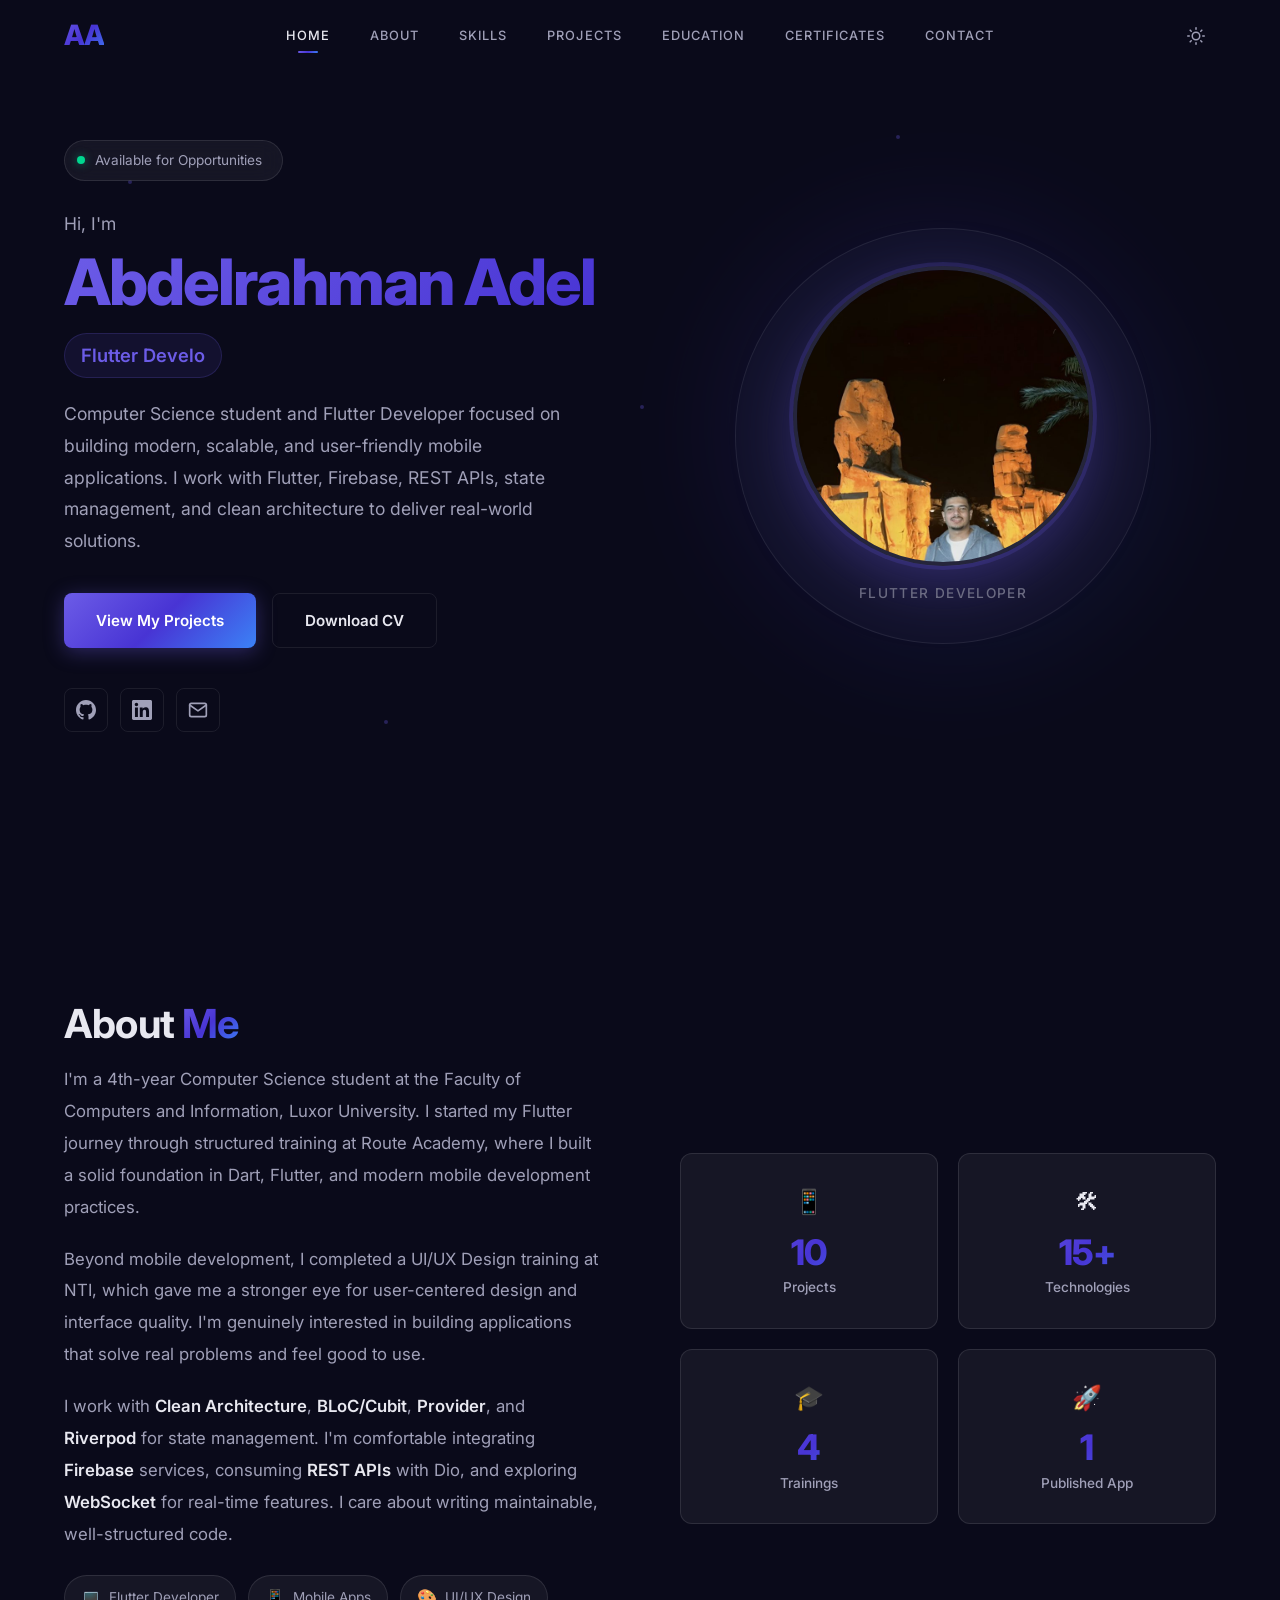
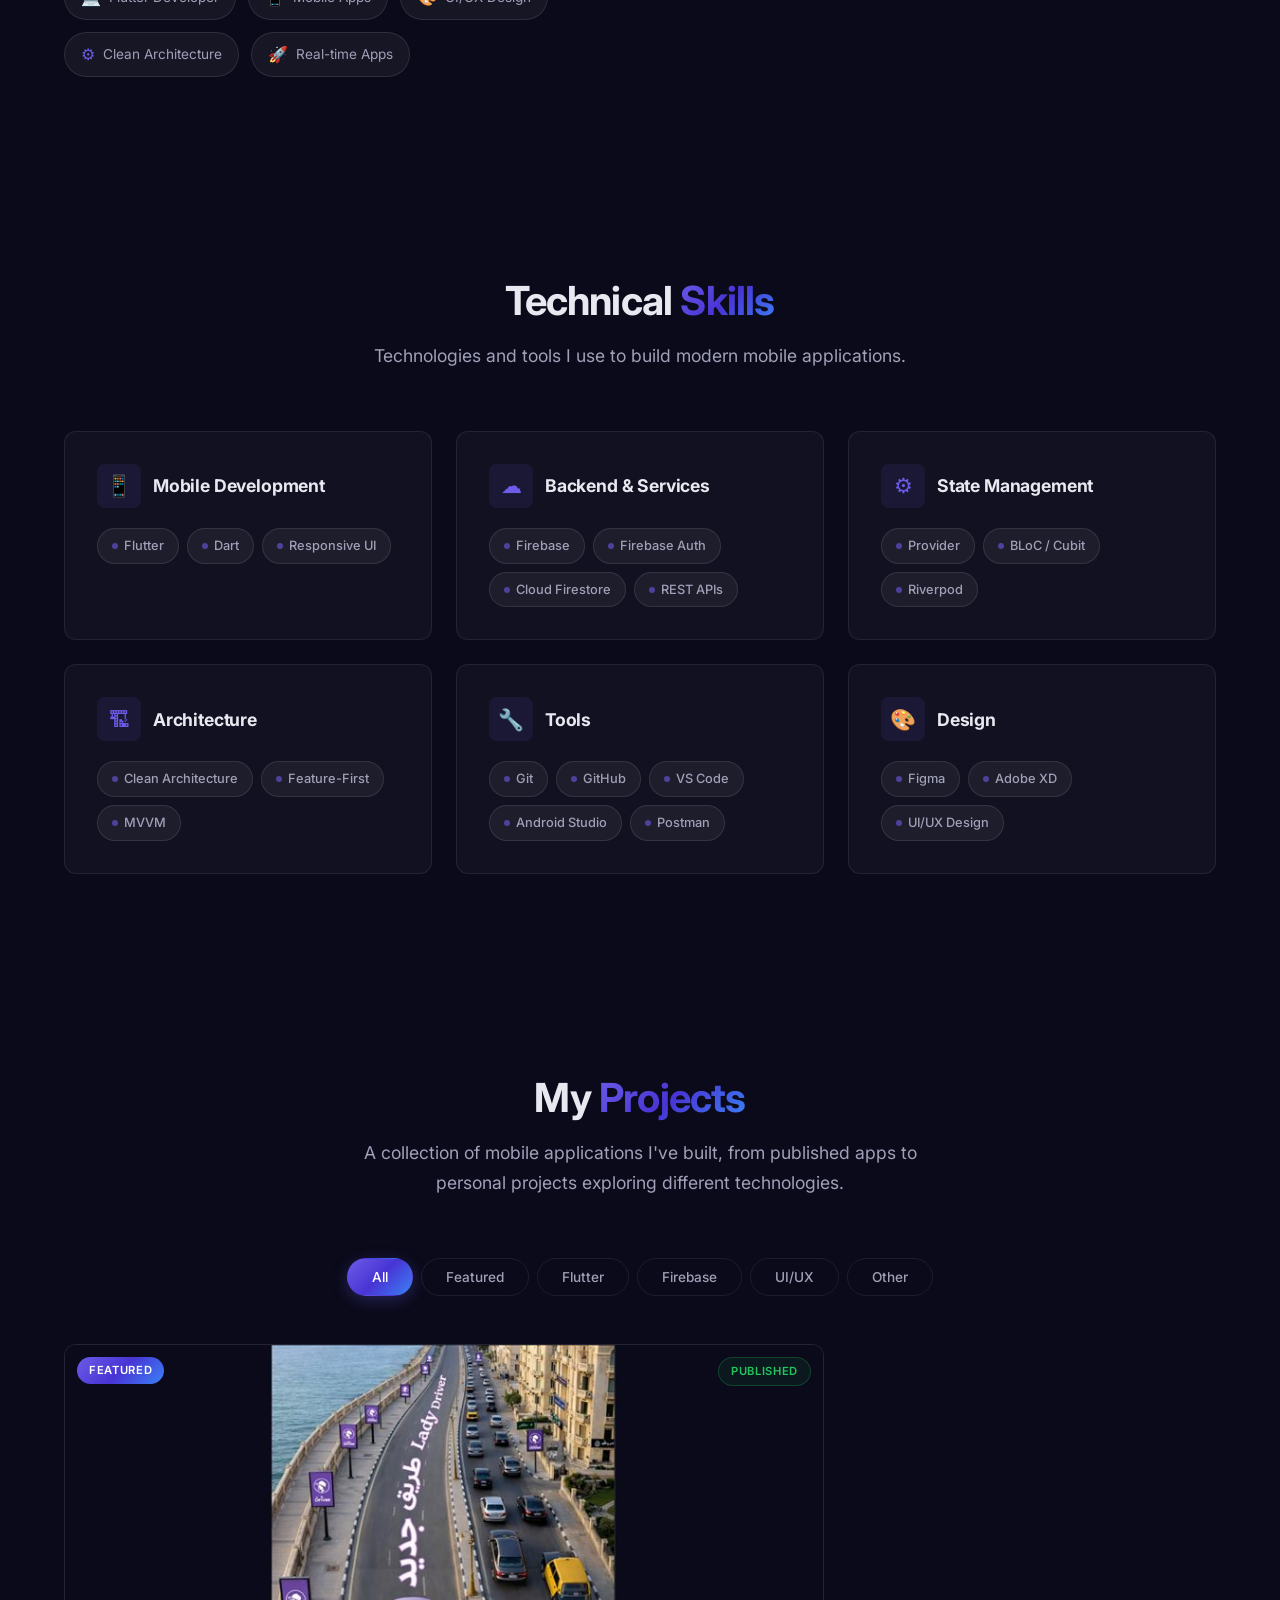
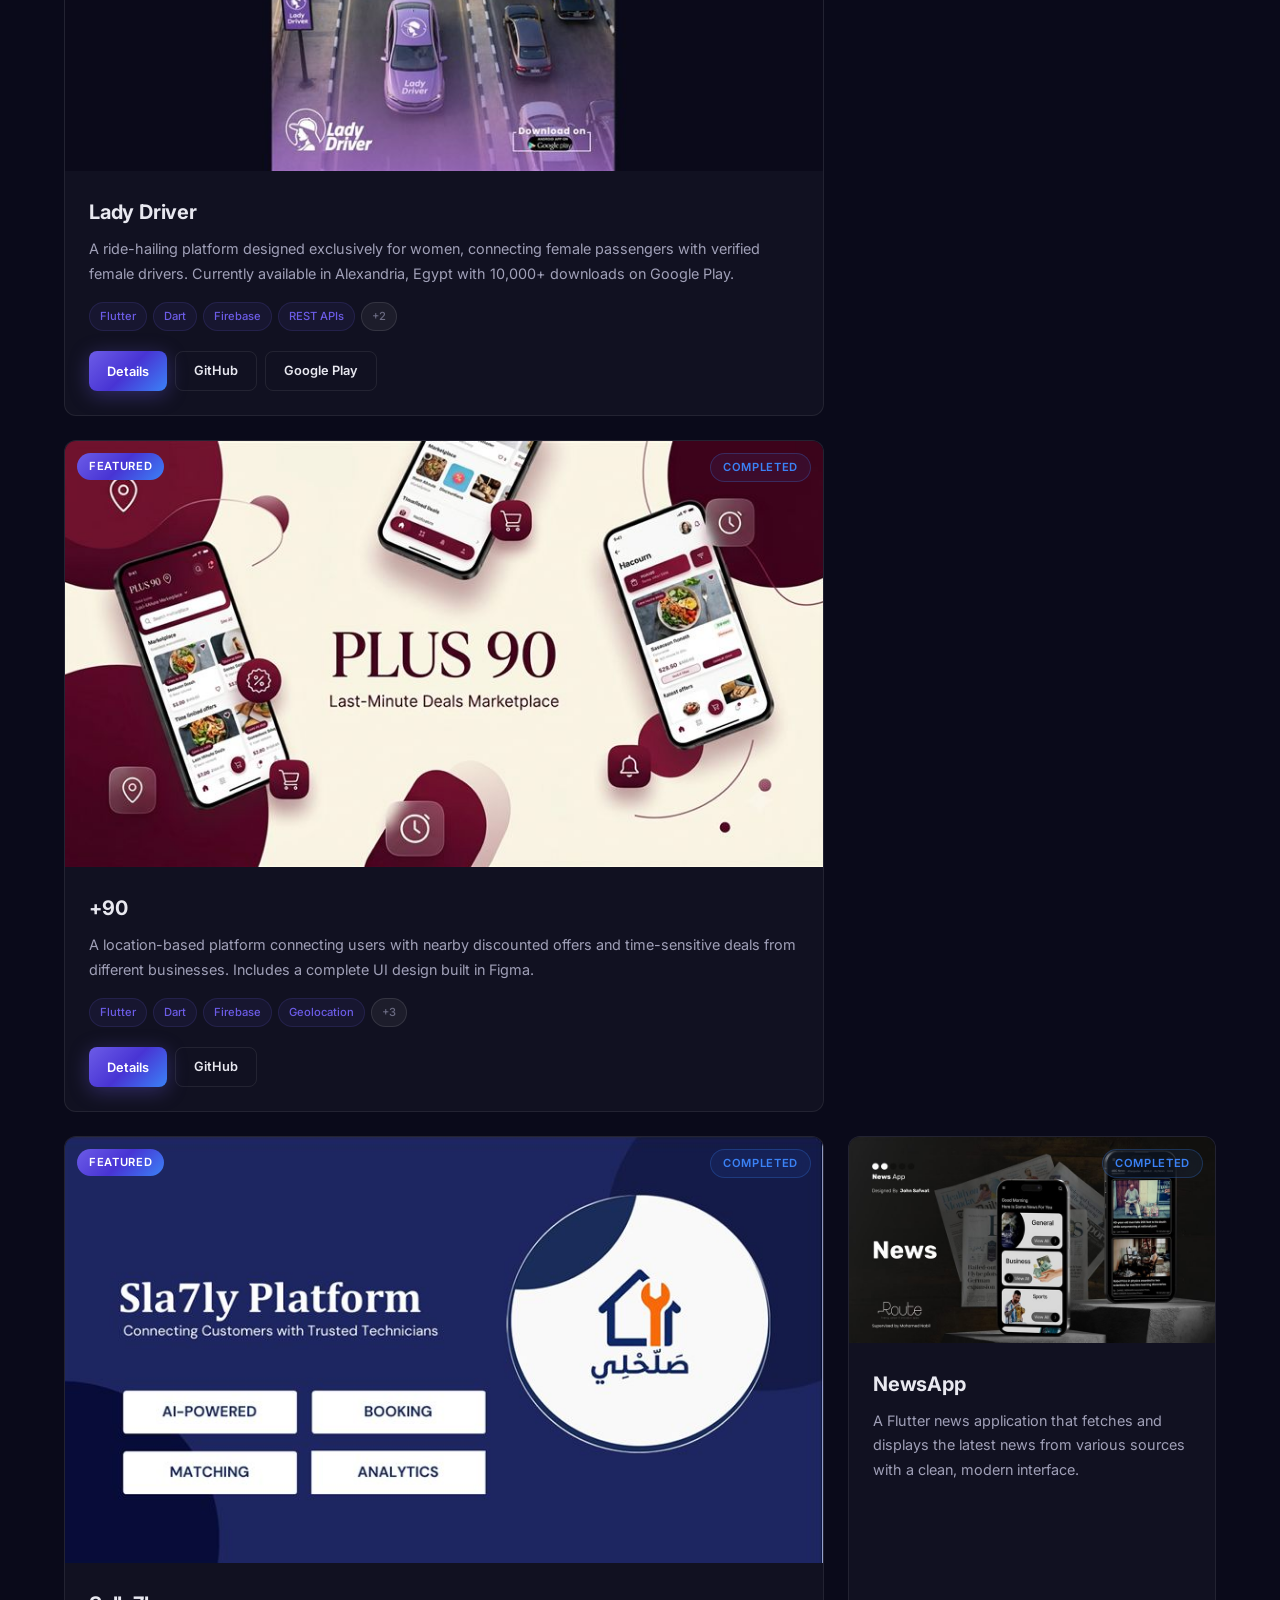
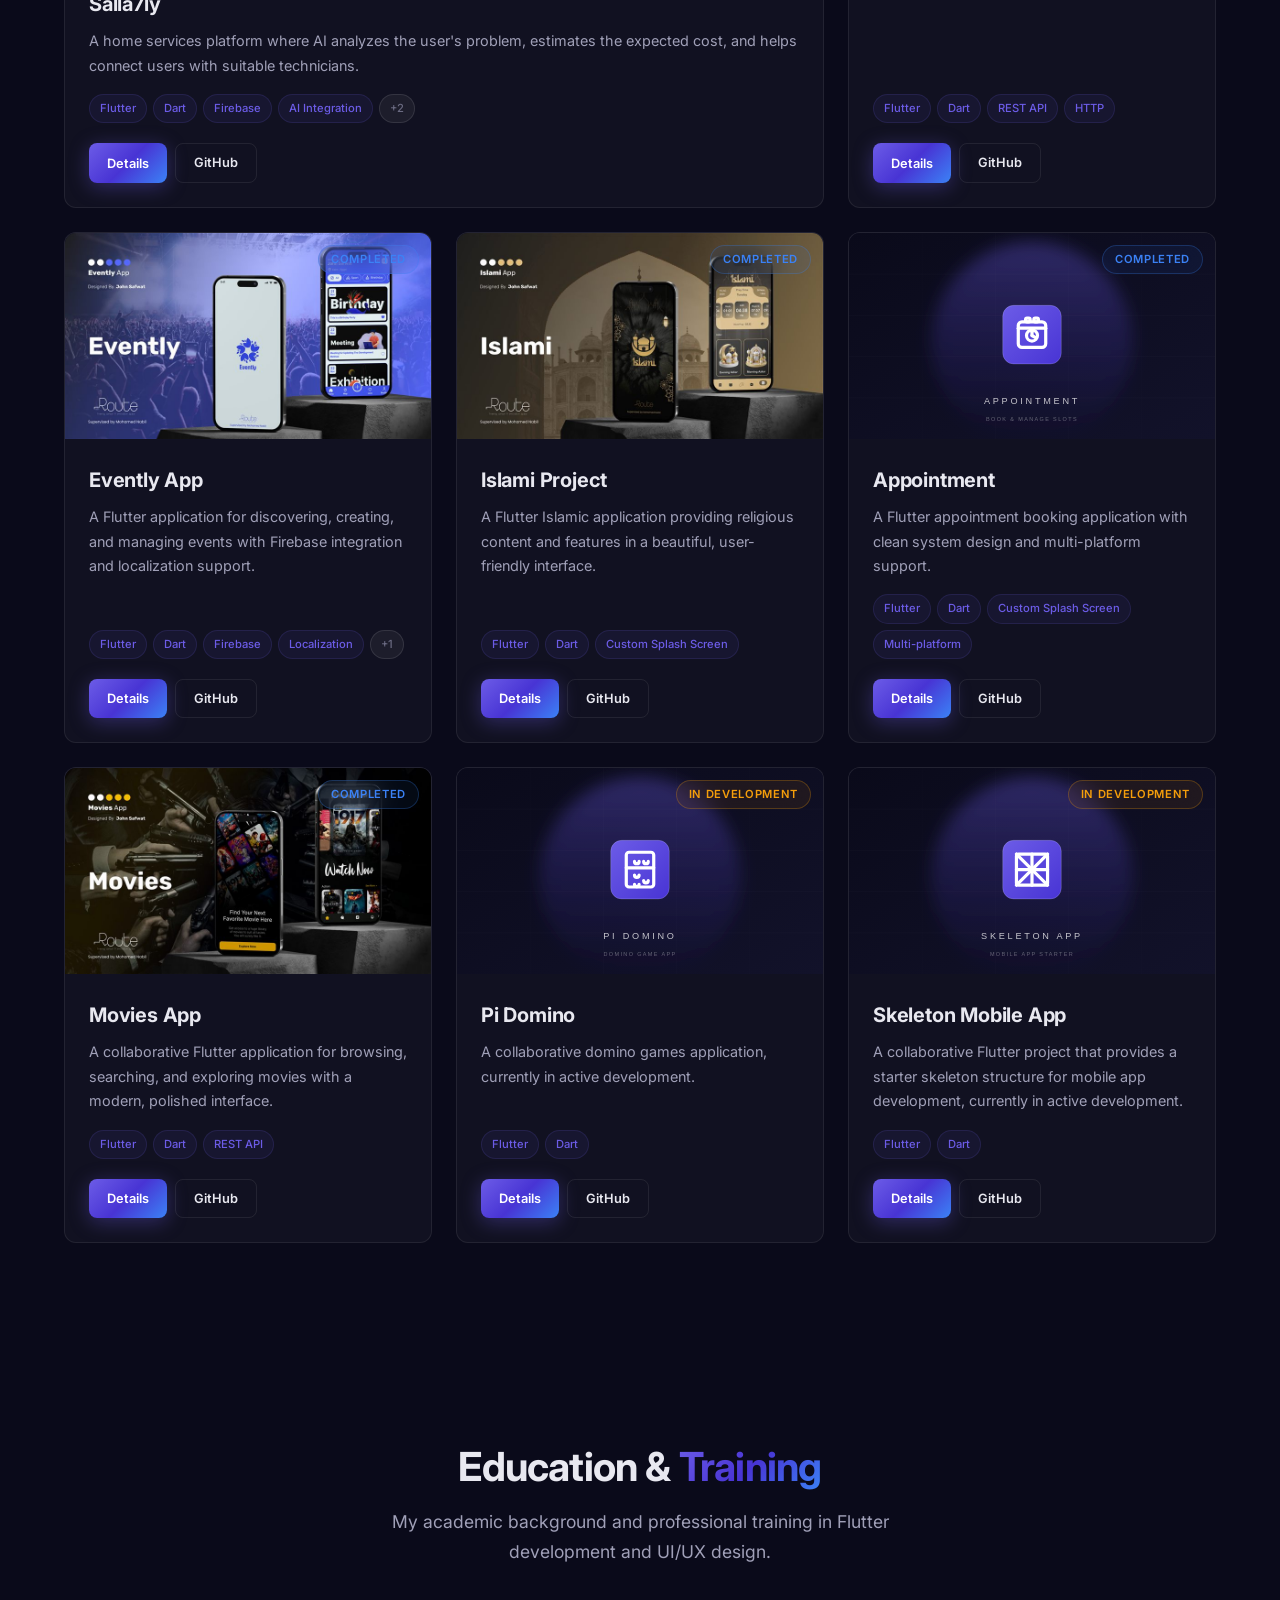
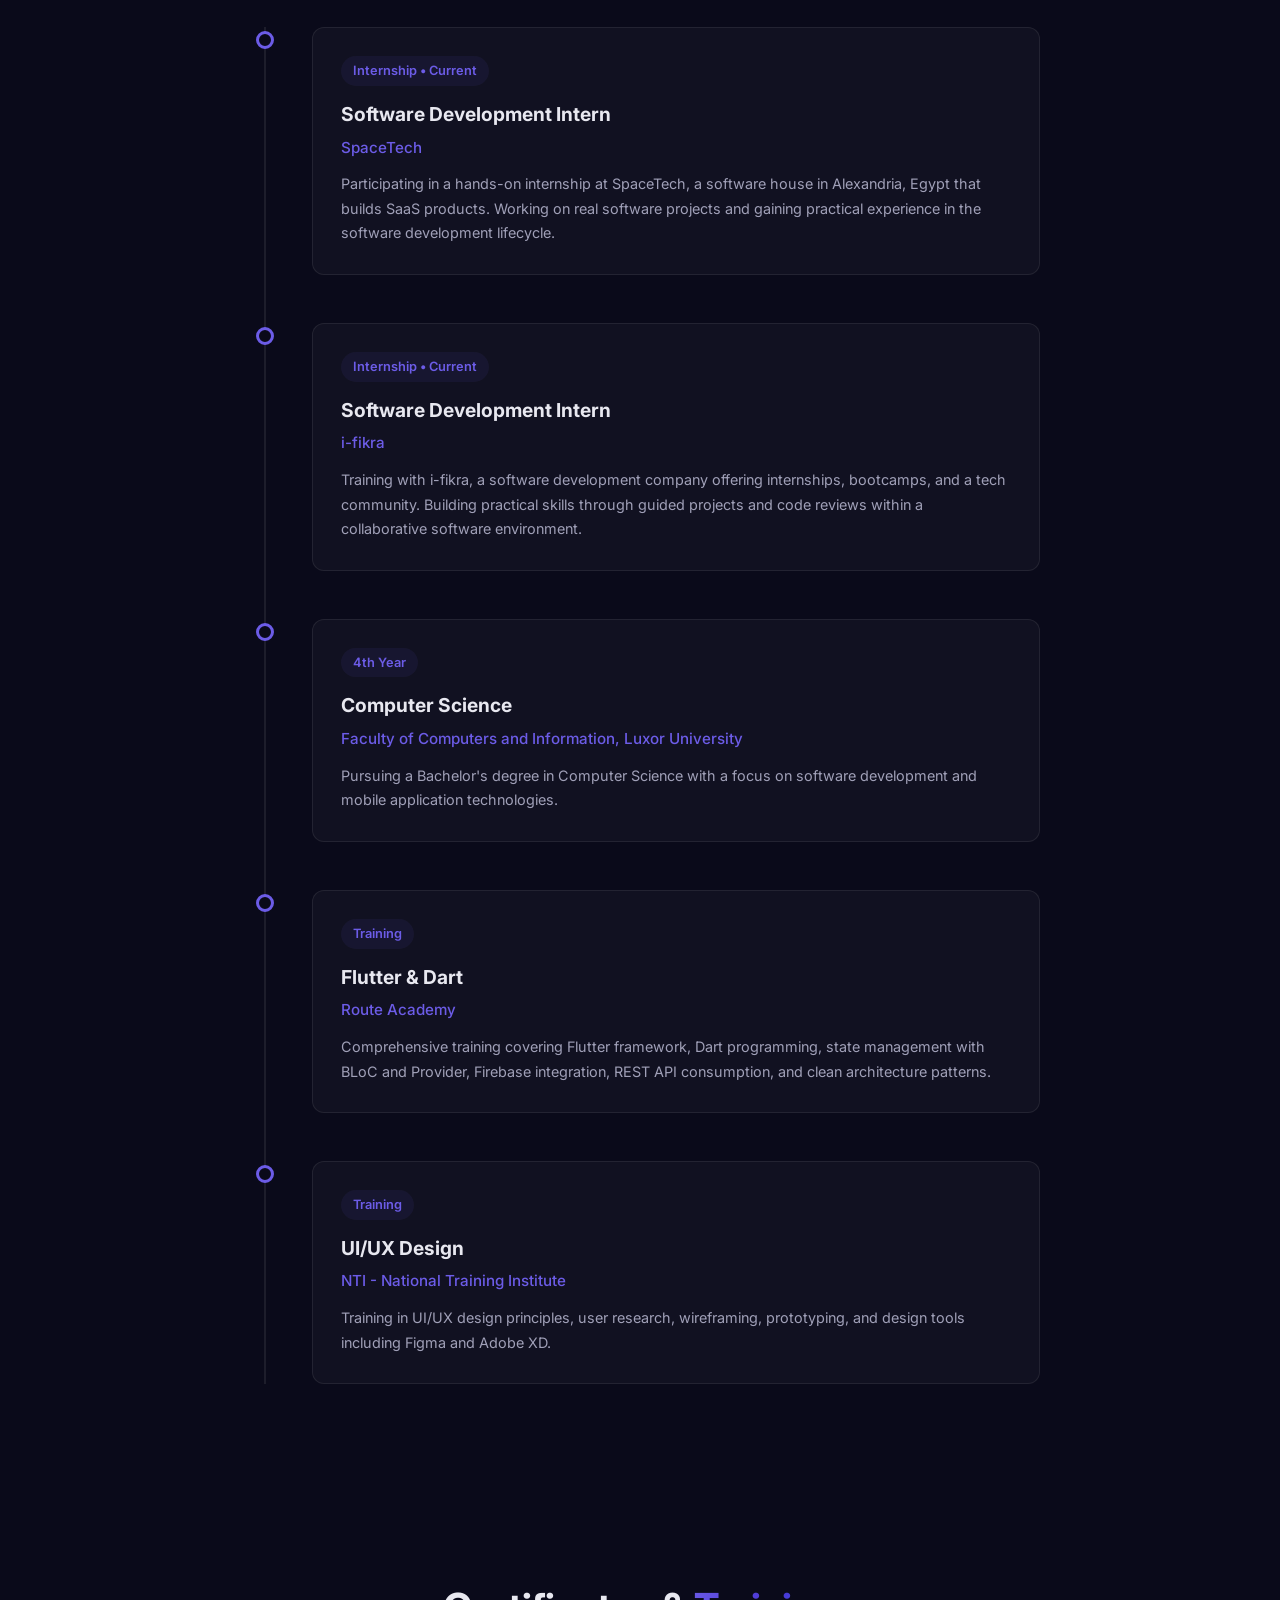
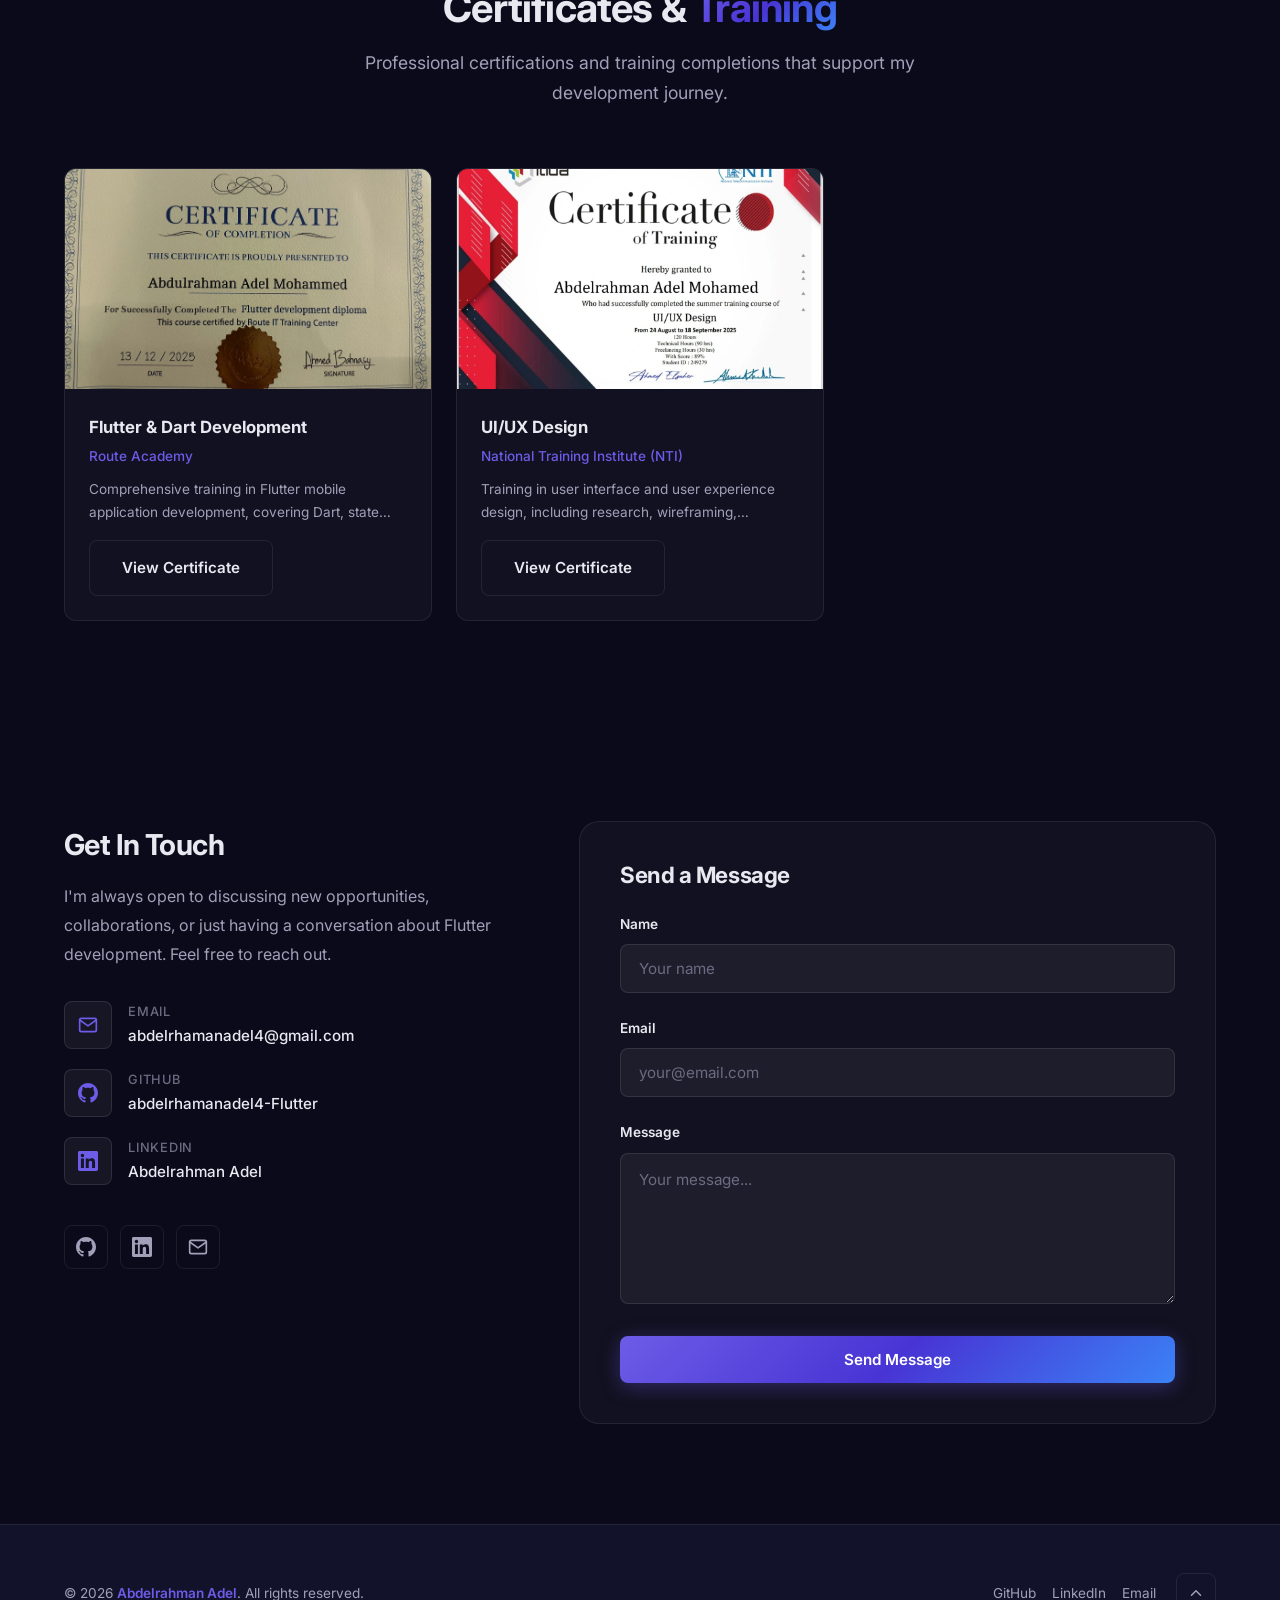
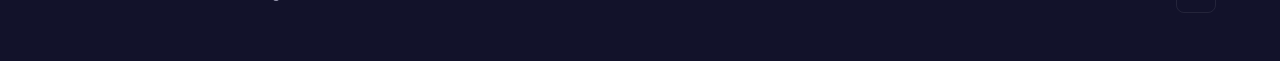
==== commit fca918b1: "Add personal portrait to hero section" ====
--- a/index.html
+++ b/index.html
@@ -138,10 +138,10 @@
           </a>
         </div>
       </div>
-      <div class="hero-visual" aria-hidden="true">
+      <div class="hero-visual">
         <div class="hero-visual-orb">
           <div class="hero-visual-inner">
-            <div class="flutter-icon">&lt;/&gt;</div>
+            <img src="assets/images/portrait.jpg" alt="Abdelrahman Adel" class="hero-portrait">
             <div class="visual-label">Flutter Developer</div>
           </div>
         </div>
--- a/style.css
+++ b/style.css
@@ -715,10 +715,23 @@
   line-height: 1;
 }
 
+.hero-visual-inner .hero-portrait {
+  width: 300px;
+  height: 300px;
+  border-radius: 50%;
+  object-fit: cover;
+  display: block;
+  margin: 0 auto;
+  border: 4px solid var(--bg-card-border);
+  box-shadow: 0 0 0 4px rgba(108, 92, 231, 0.18), 0 18px 60px rgba(108, 92, 231, 0.35);
+  animation: float 6s ease-in-out infinite;
+  user-select: none;
+}
+
 .hero-visual-inner .visual-label {
   font-size: 0.85rem;
   color: var(--text-muted);
-  margin-top: 12px;
+  margin-top: 16px;
   font-weight: 500;
   letter-spacing: 0.1em;
   text-transform: uppercase;
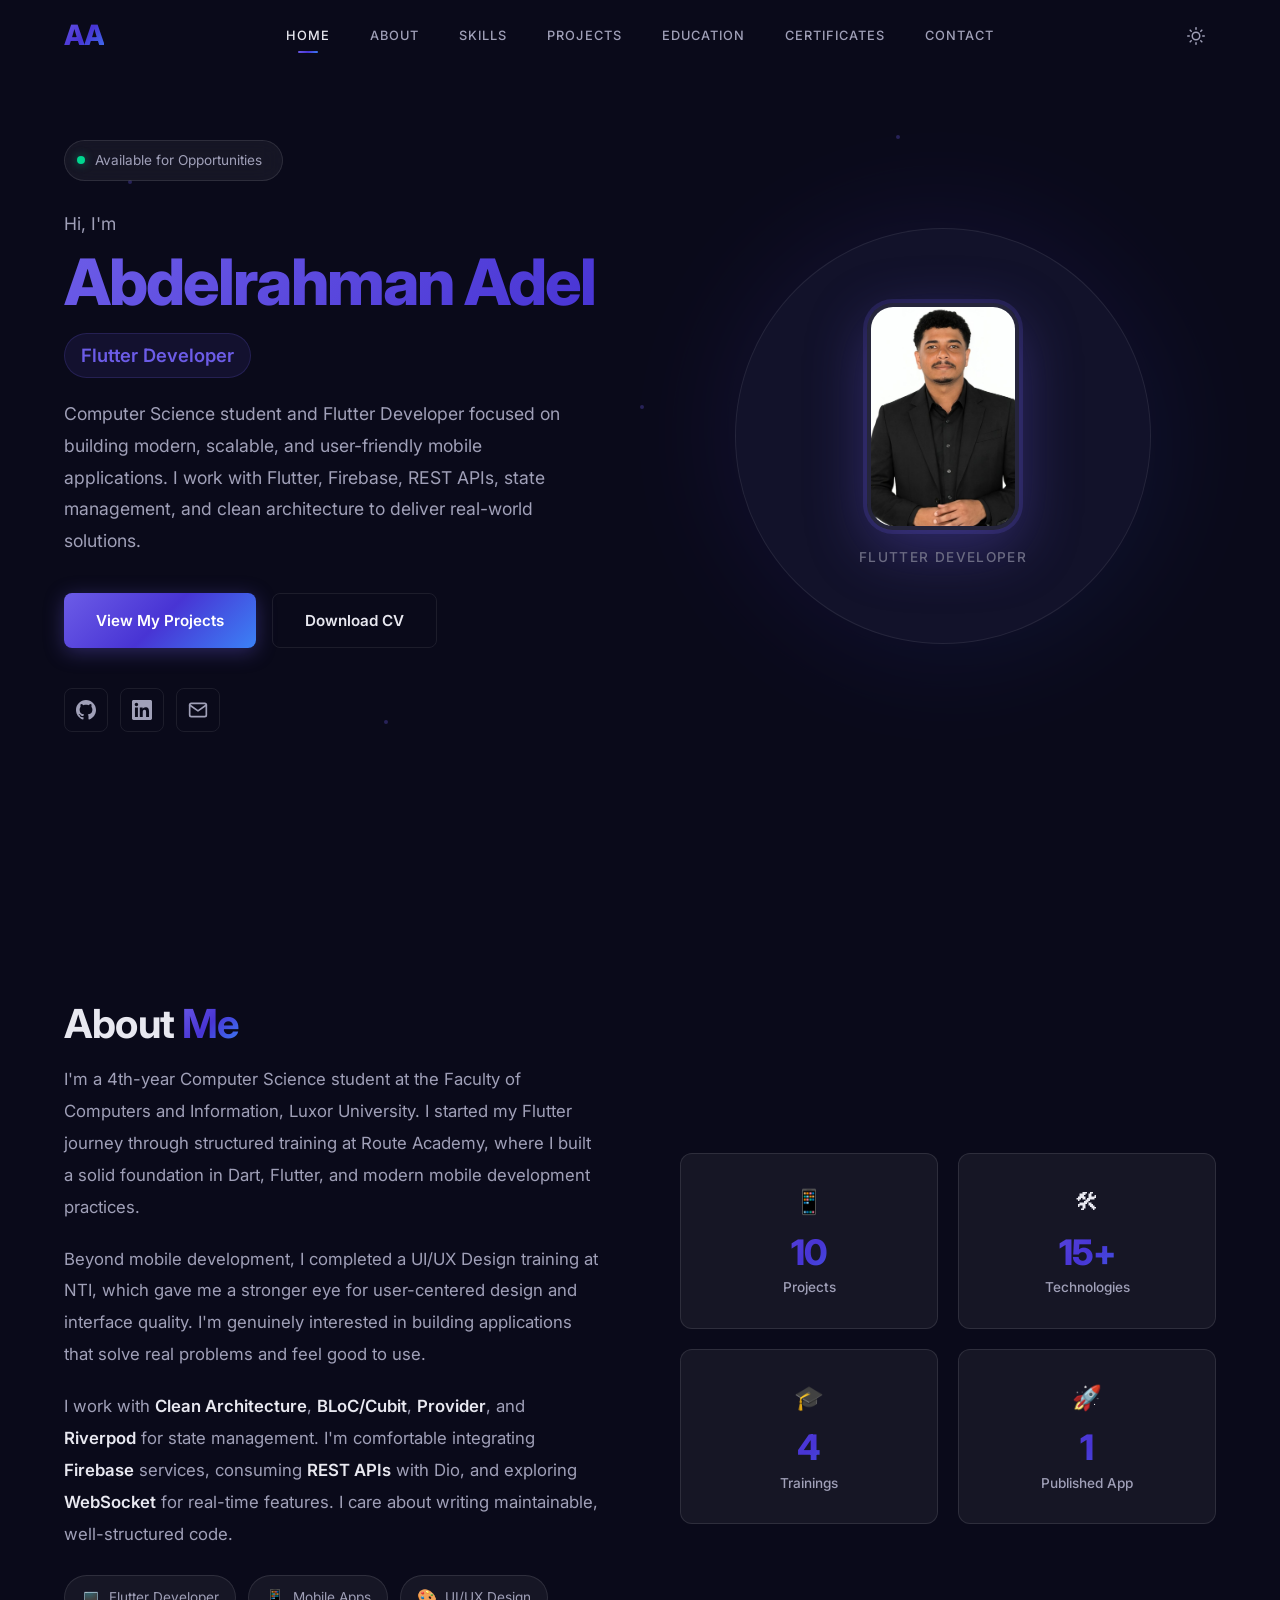
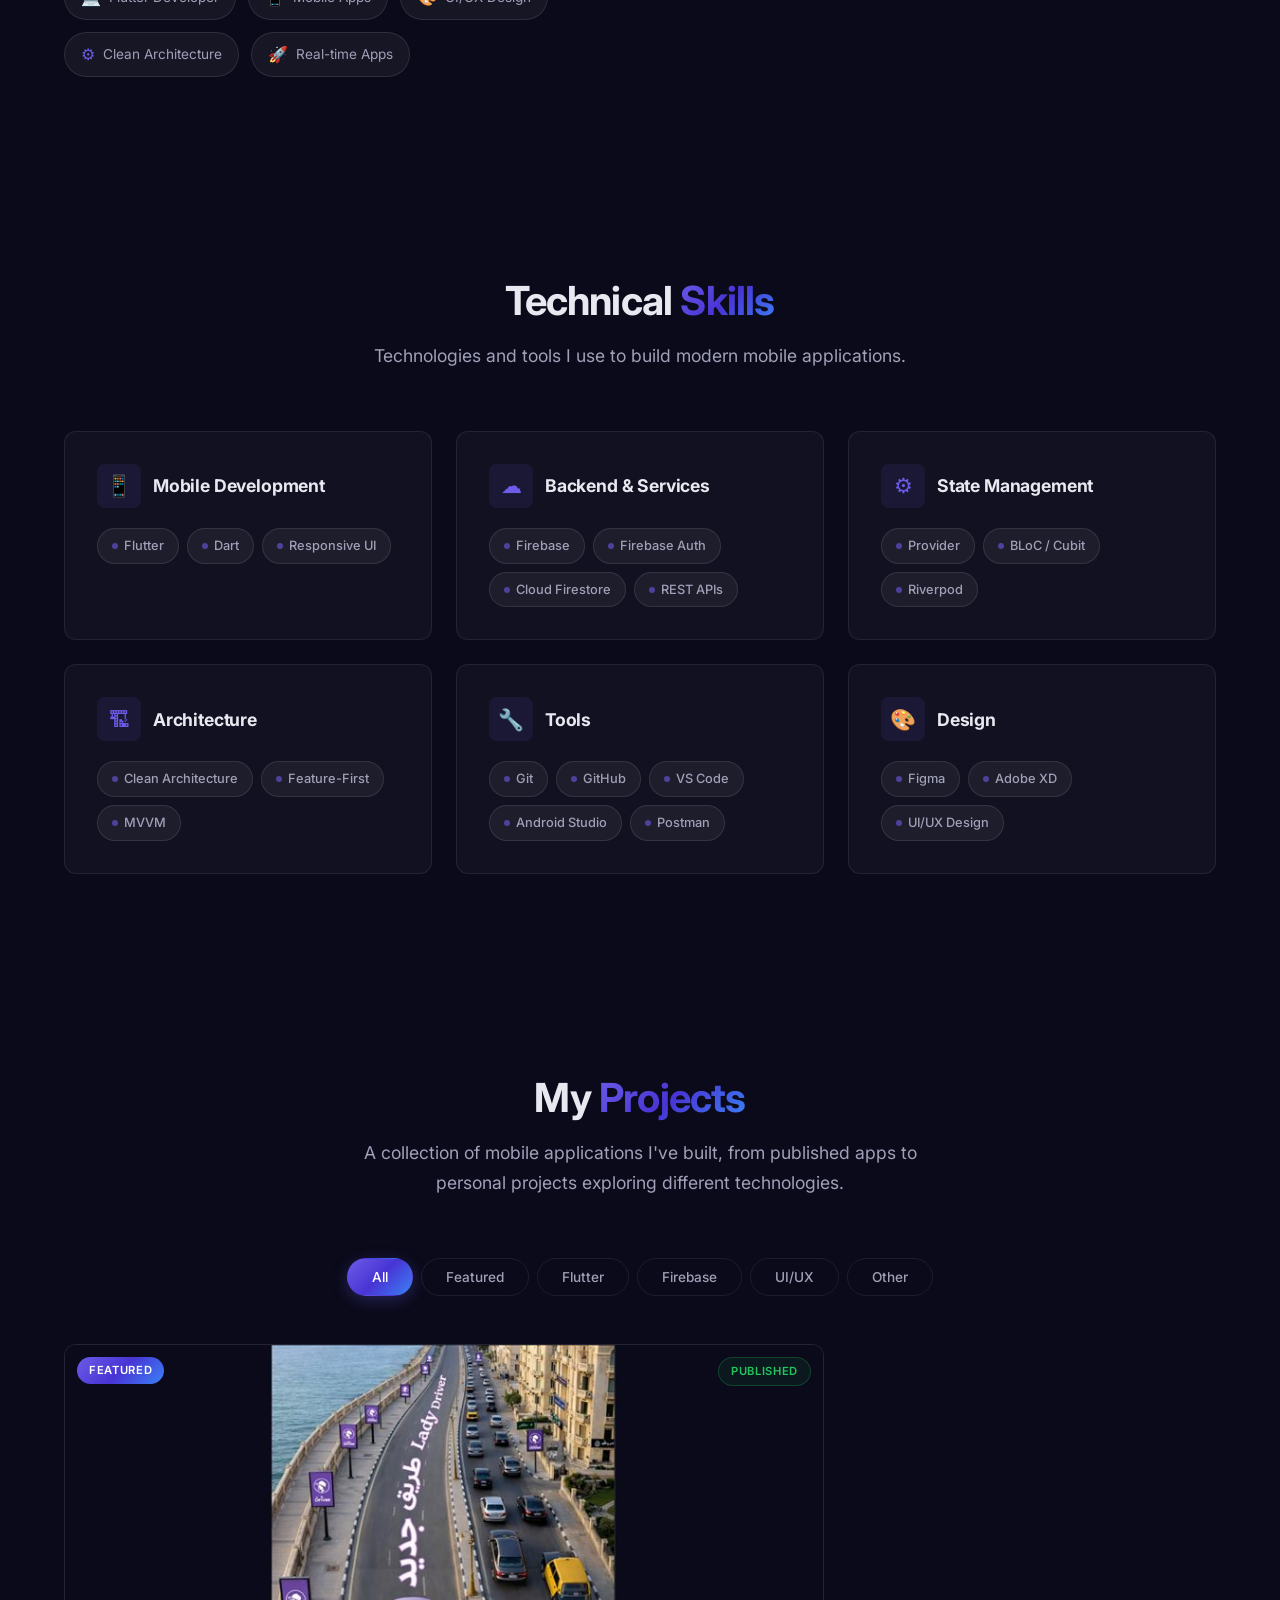
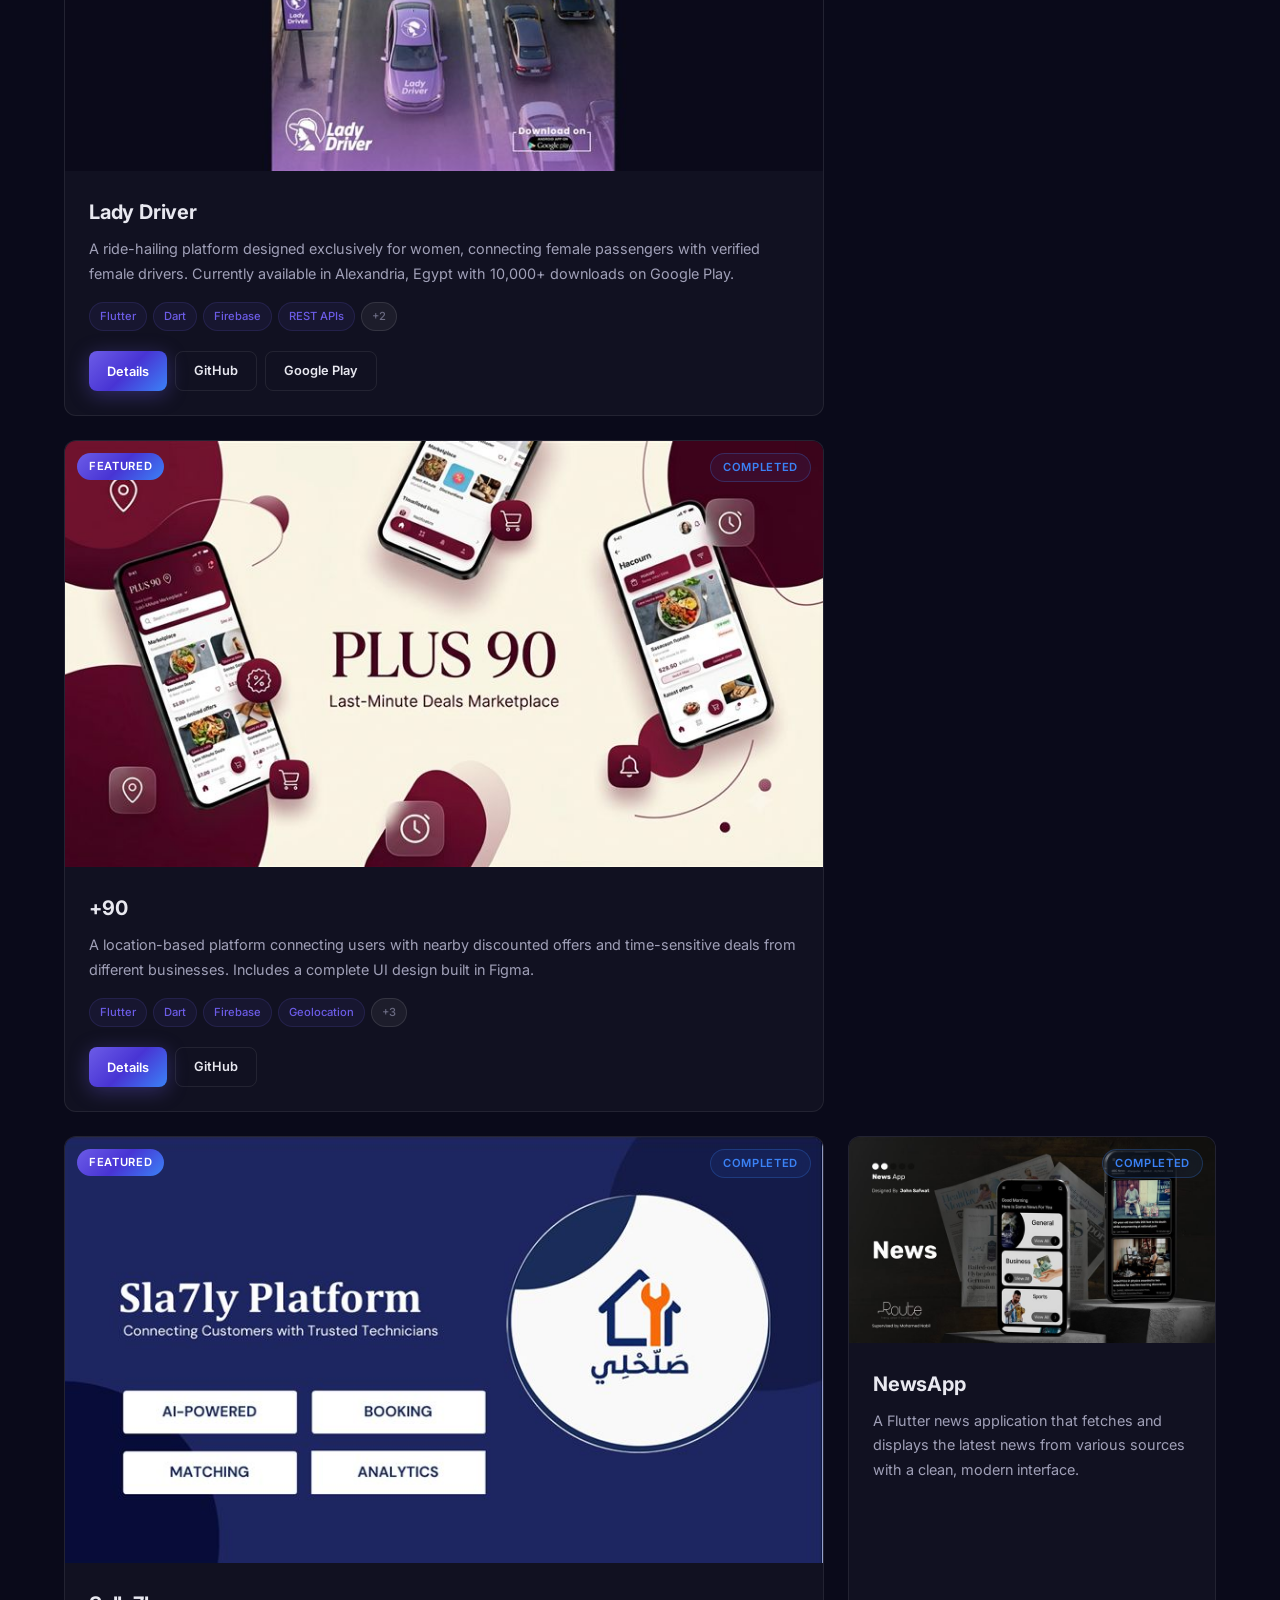
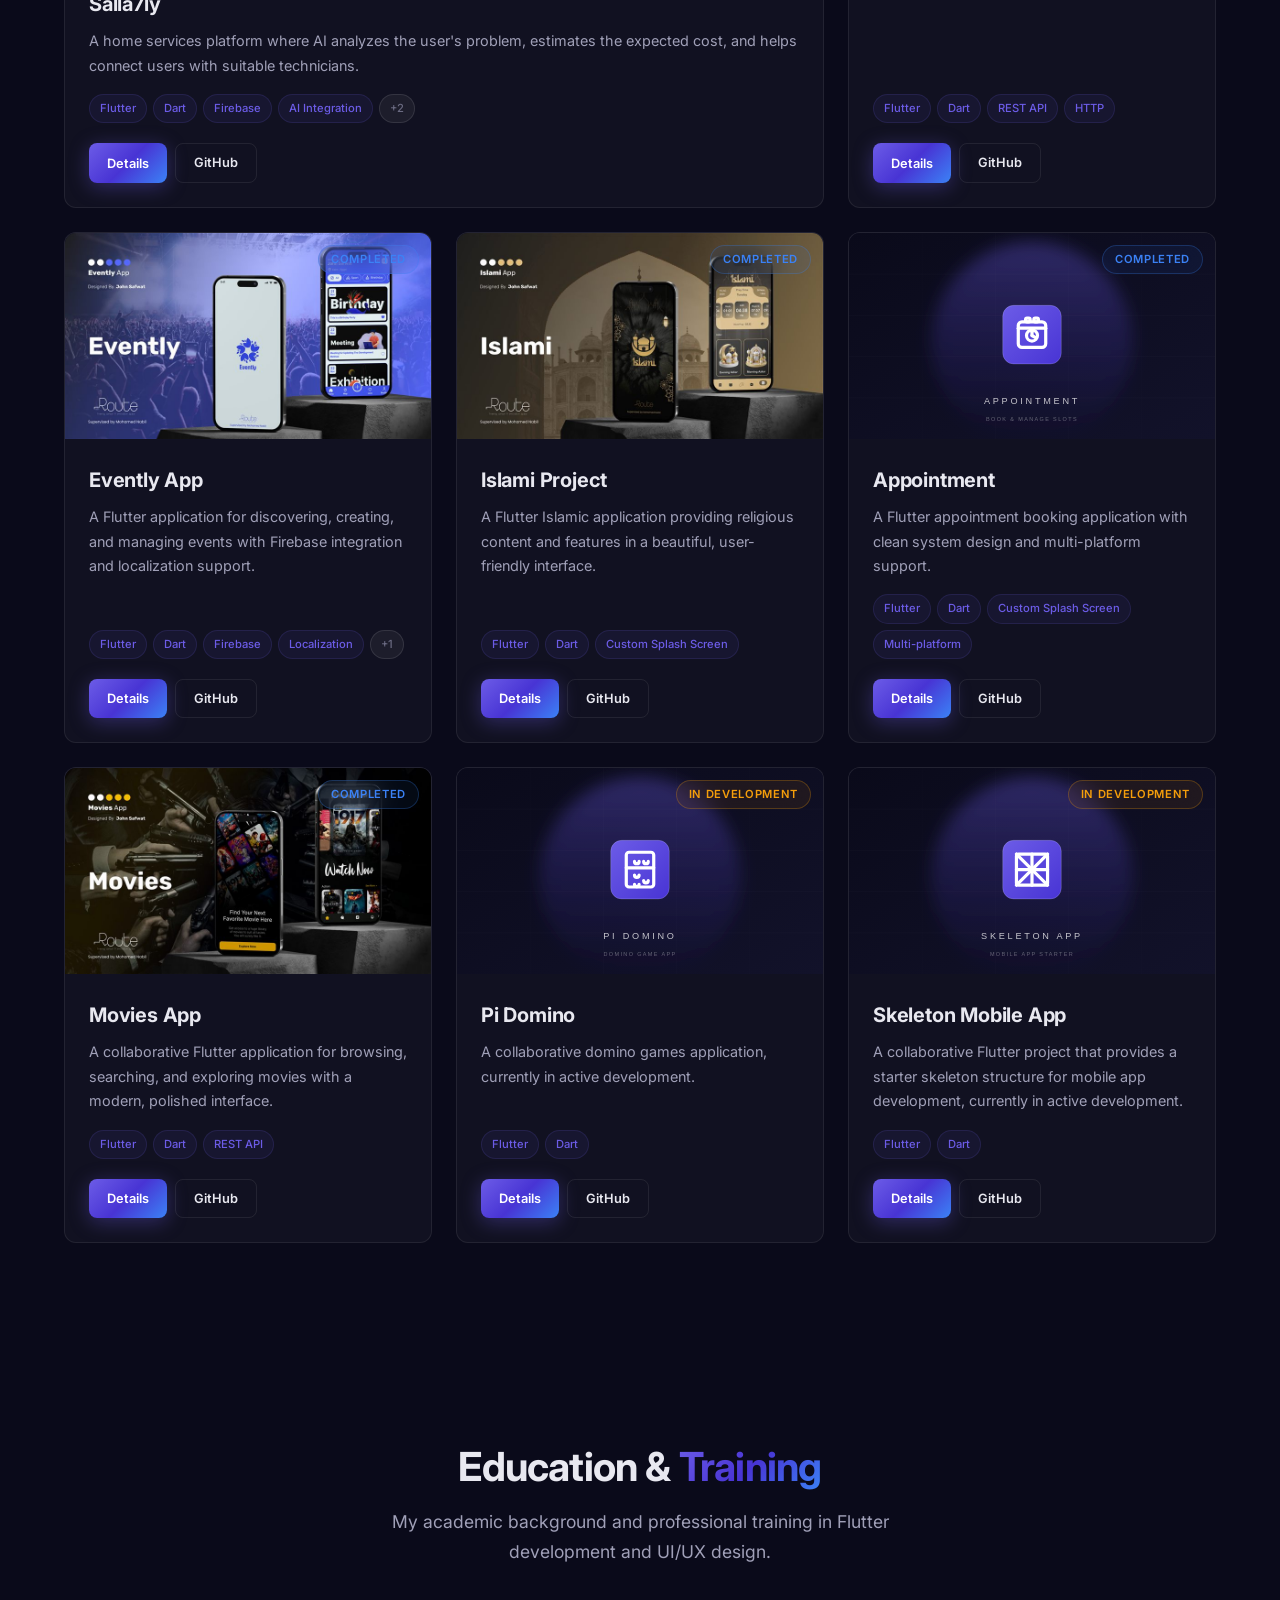
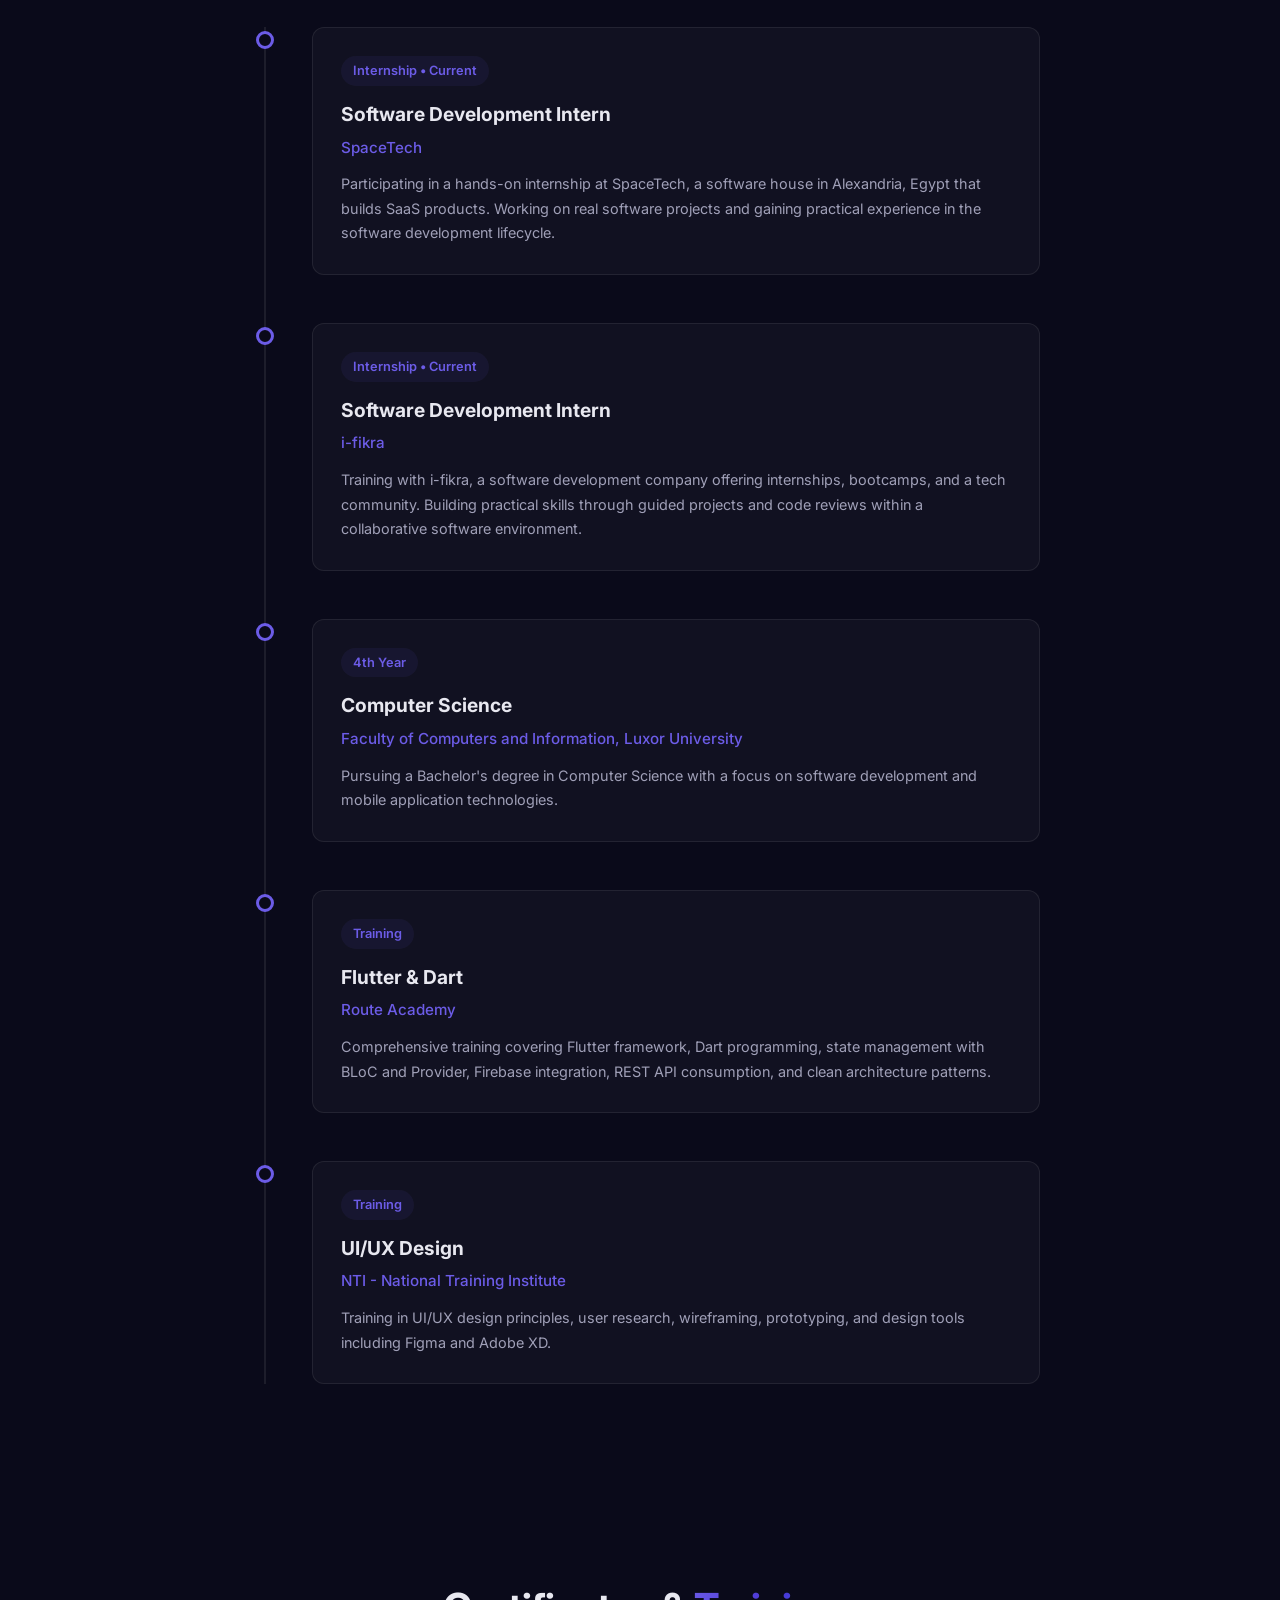
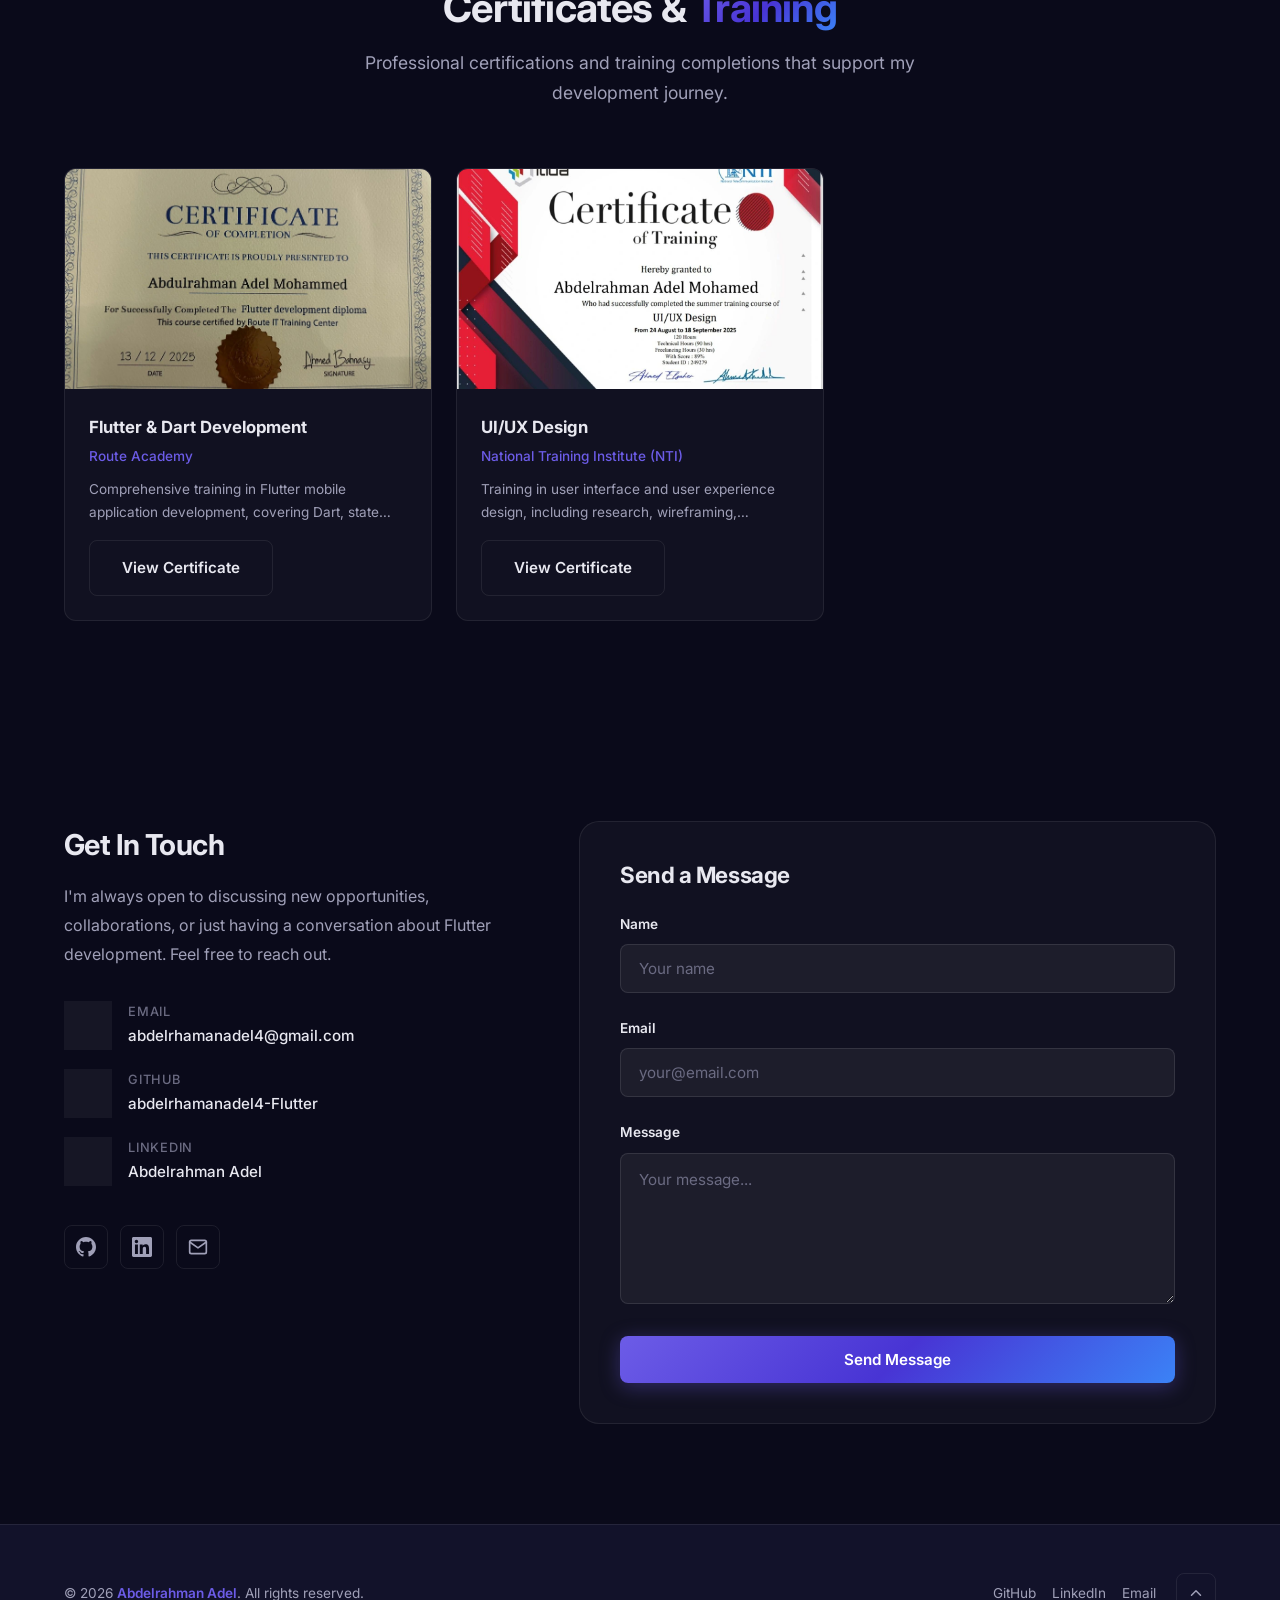
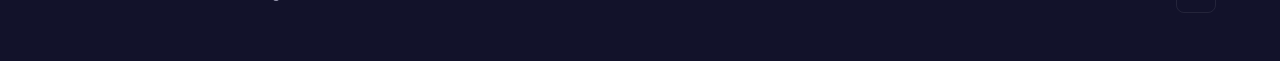
==== commit 17f7eef0: "Version CSS link to bust browser cache" ====
--- a/index.html
+++ b/index.html
@@ -36,7 +36,7 @@
   <link href="https://fonts.googleapis.com/css2?family=Inter:wght@400;500;600;700;800&family=Fira+Code:wght@500&display=swap" rel="stylesheet">
 
   <!-- Styles -->
-  <link rel="stylesheet" href="style.css">
+  <link rel="stylesheet" href="style.css?v=2">
 
   <!-- JSON-LD Structured Data -->
   <script type="application/ld+json">
--- a/style.css
+++ b/style.css
@@ -716,9 +716,11 @@
 }
 
 .hero-visual-inner .hero-portrait {
-  width: 300px;
-  height: 300px;
-  border-radius: 50%;
+  width: 56%;
+  max-width: 270px;
+  height: auto;
+  aspect-ratio: 2 / 3;
+  border-radius: 26px;
   object-fit: cover;
   display: block;
   margin: 0 auto;
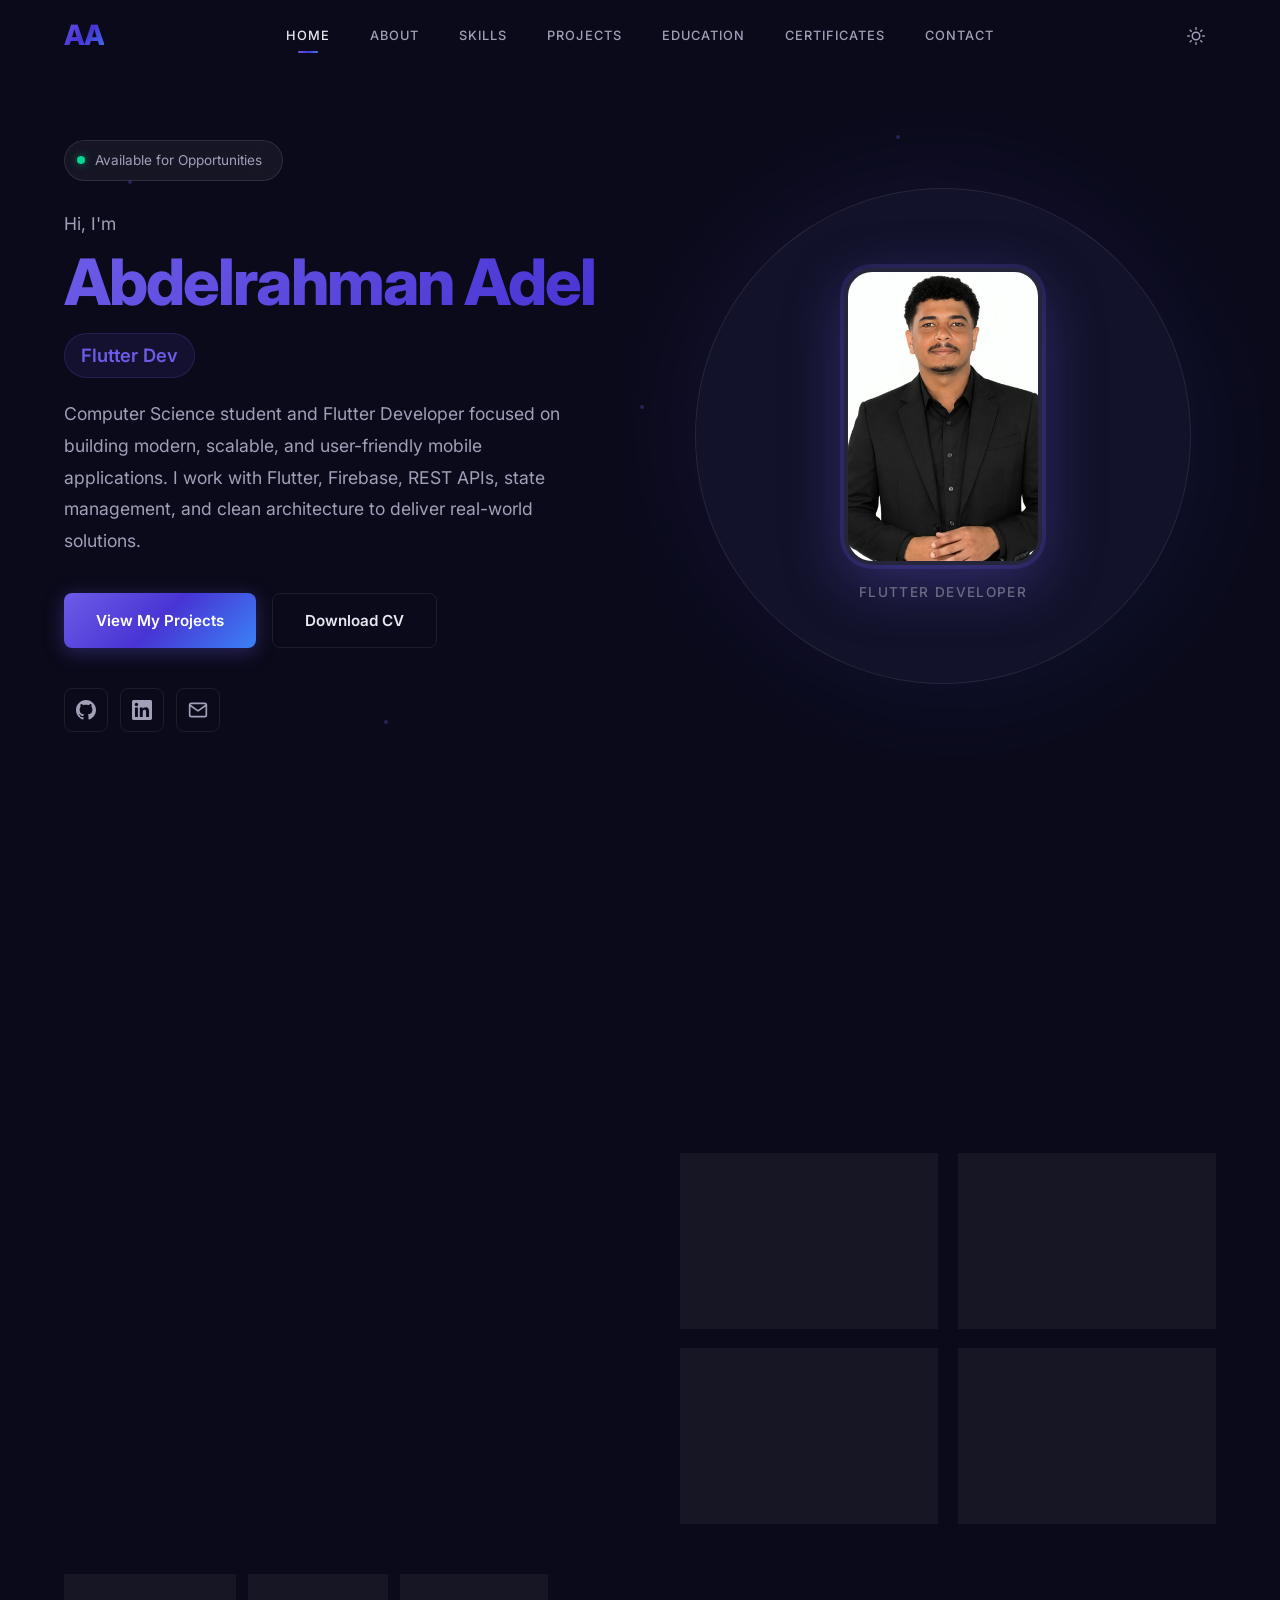
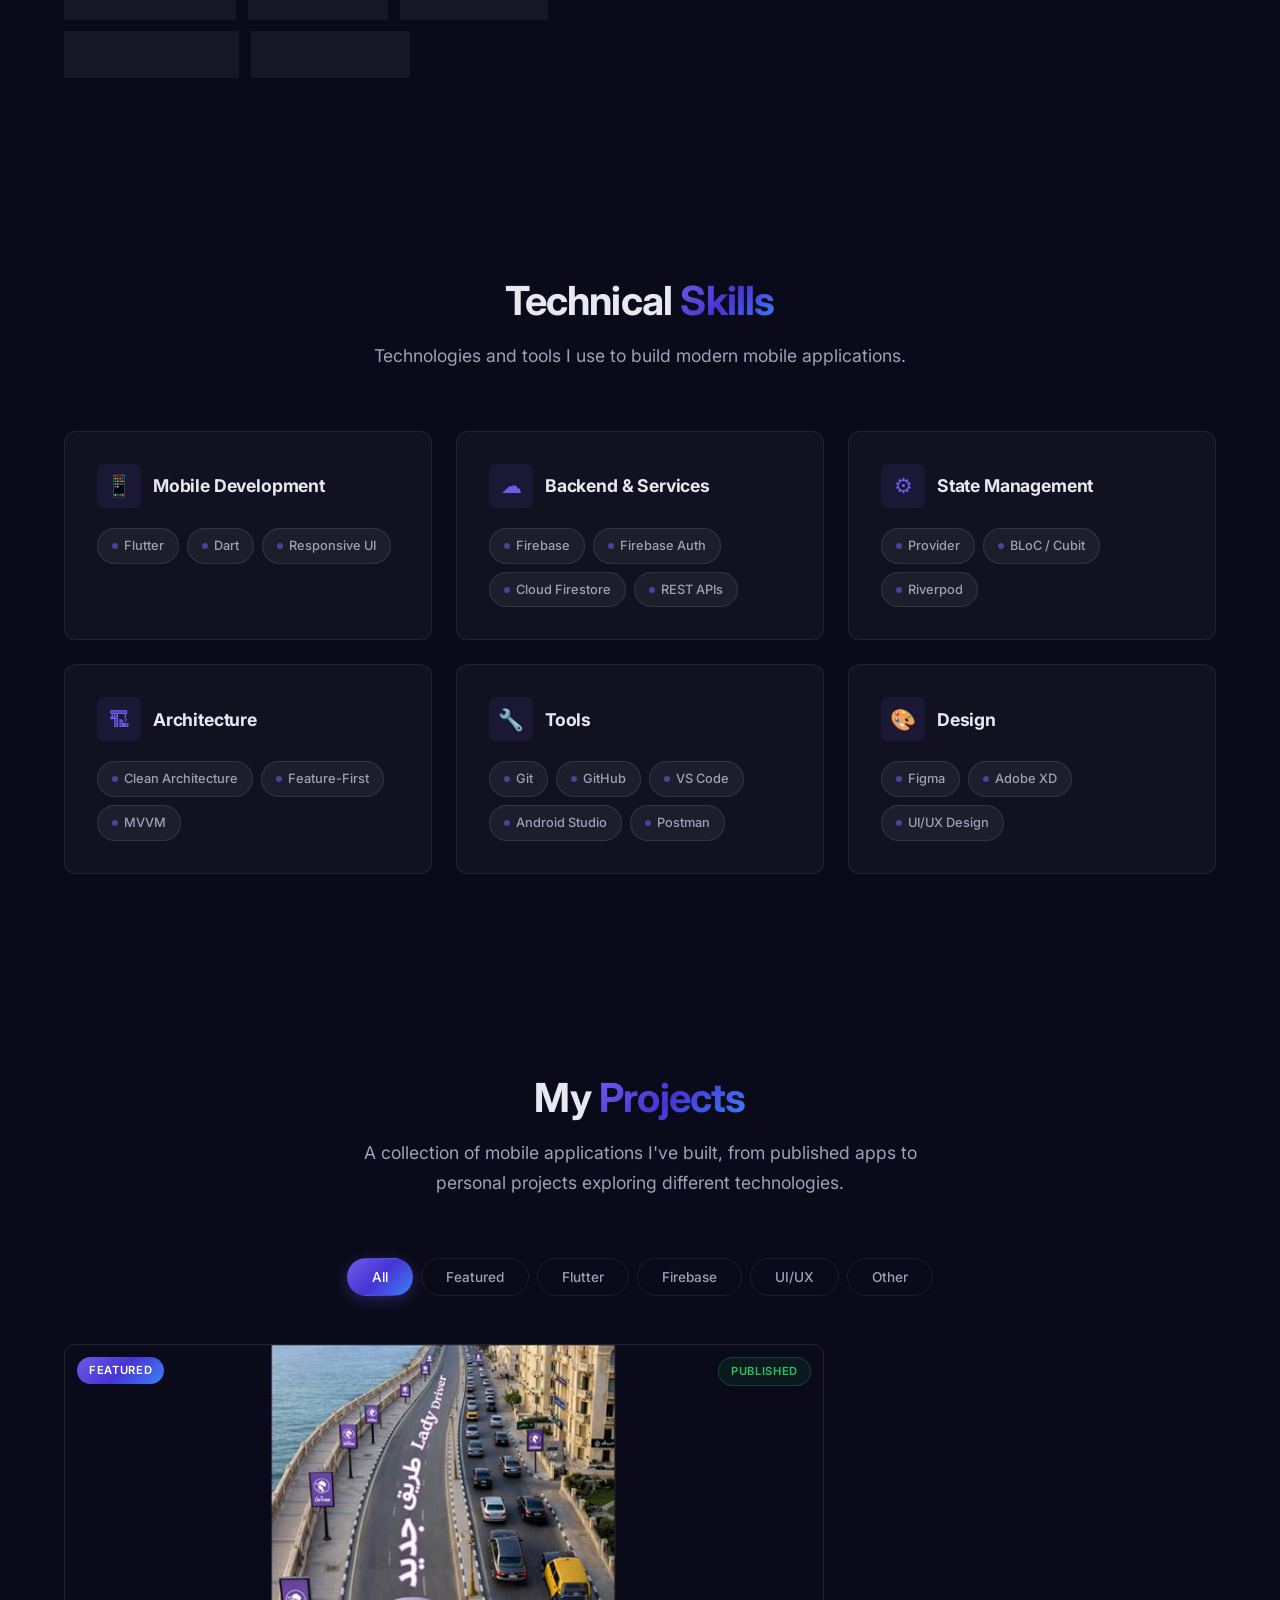
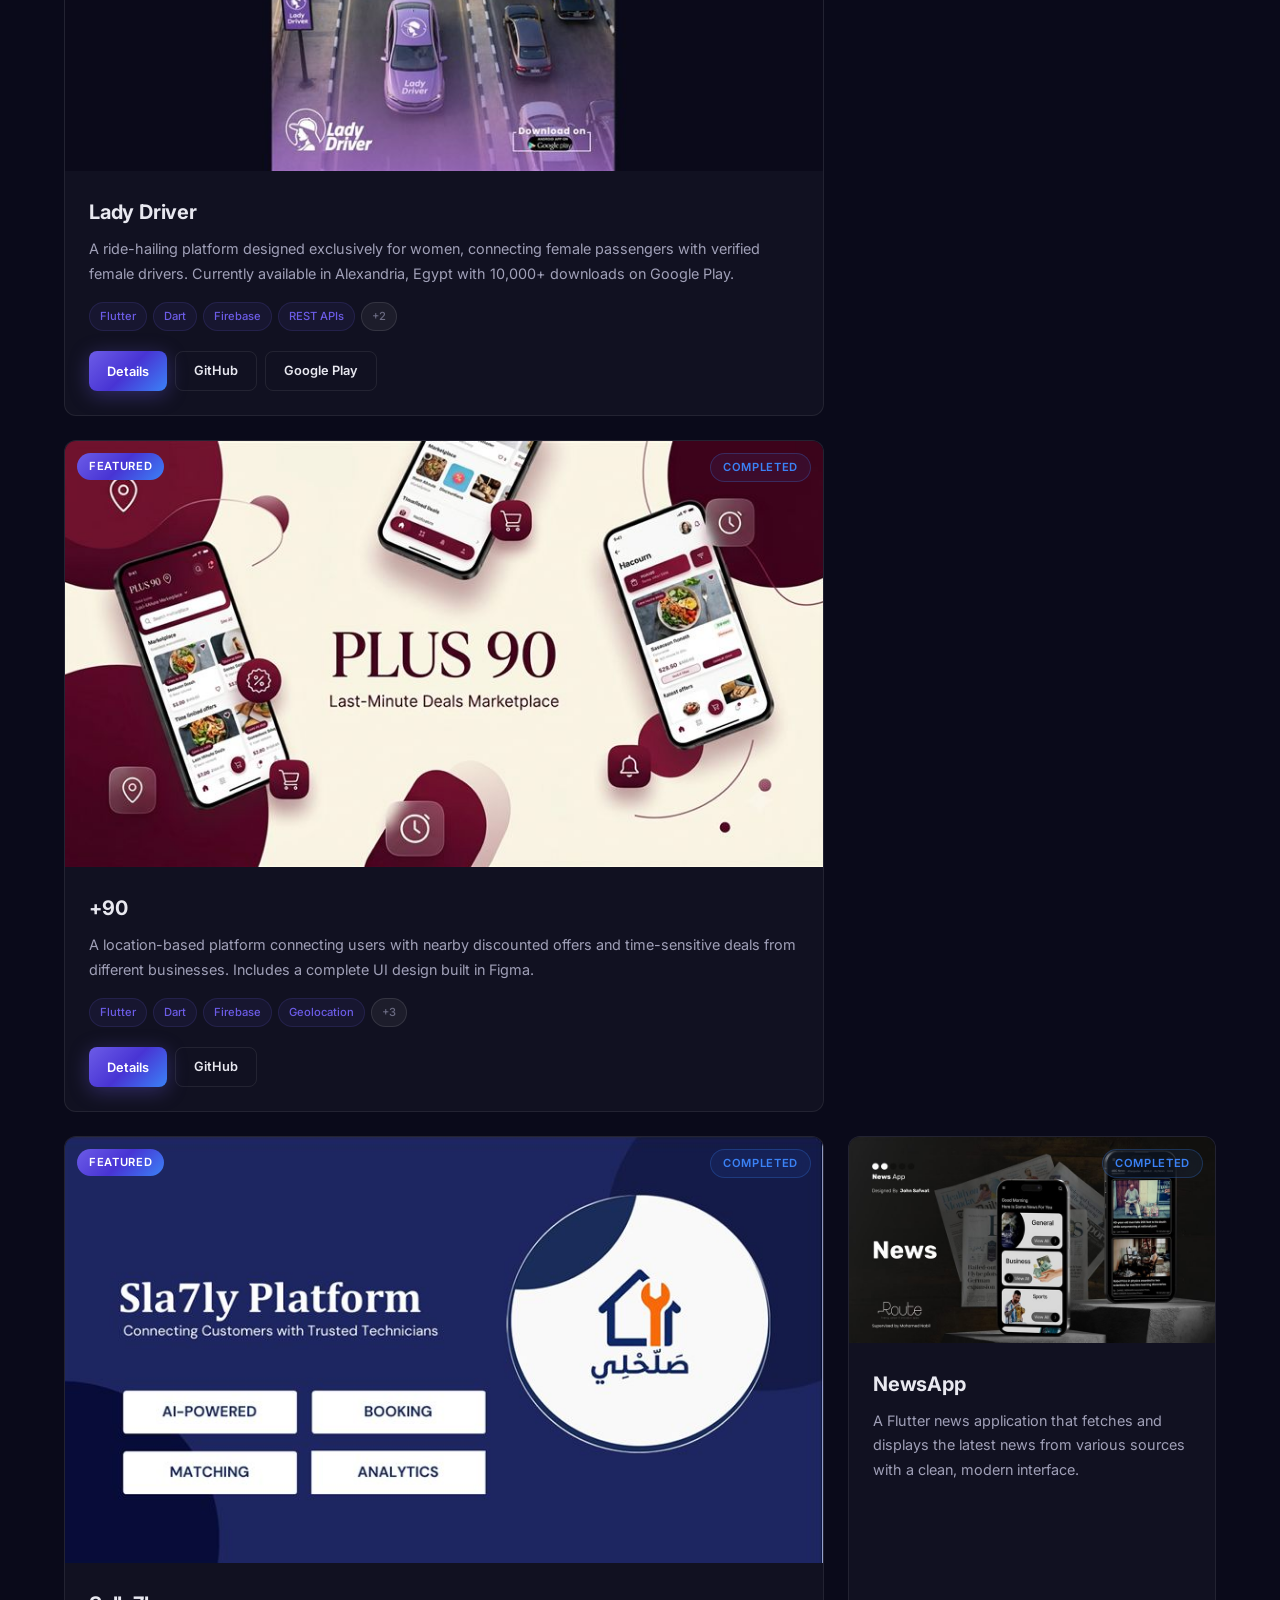
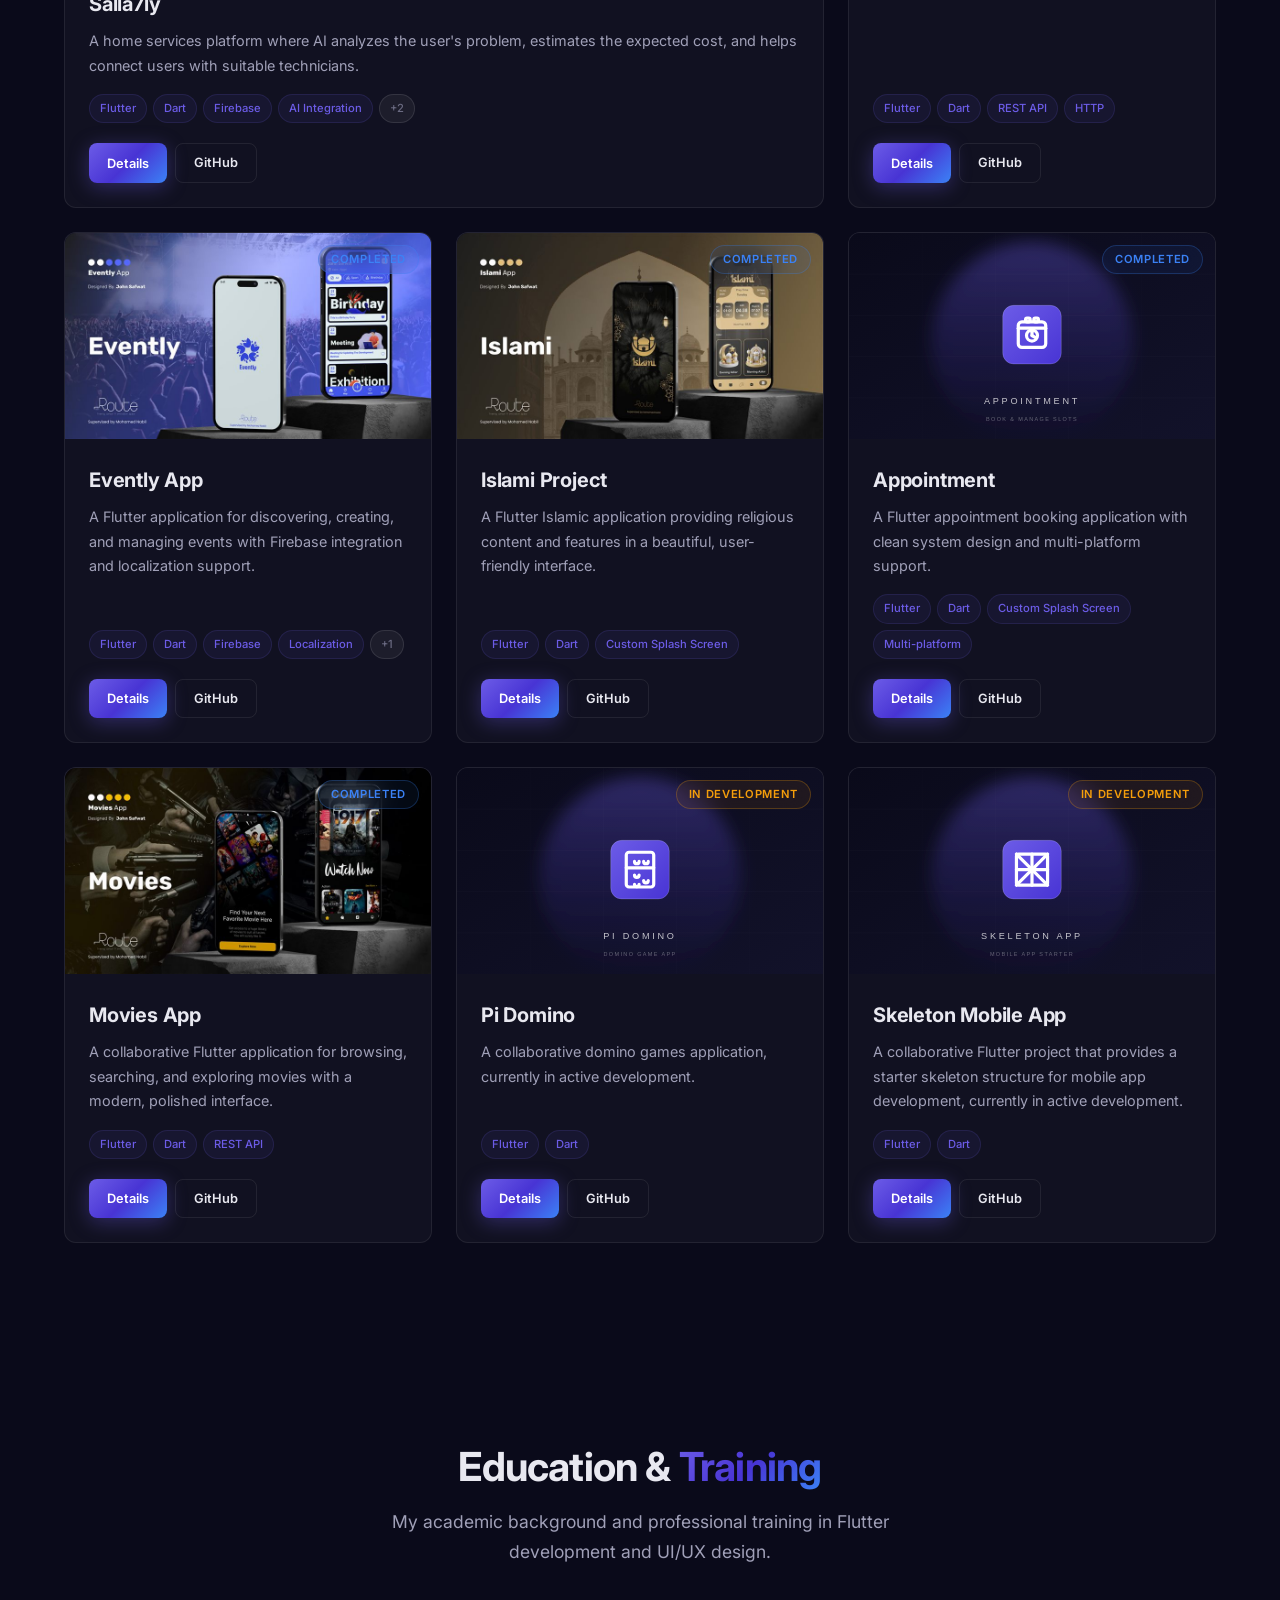
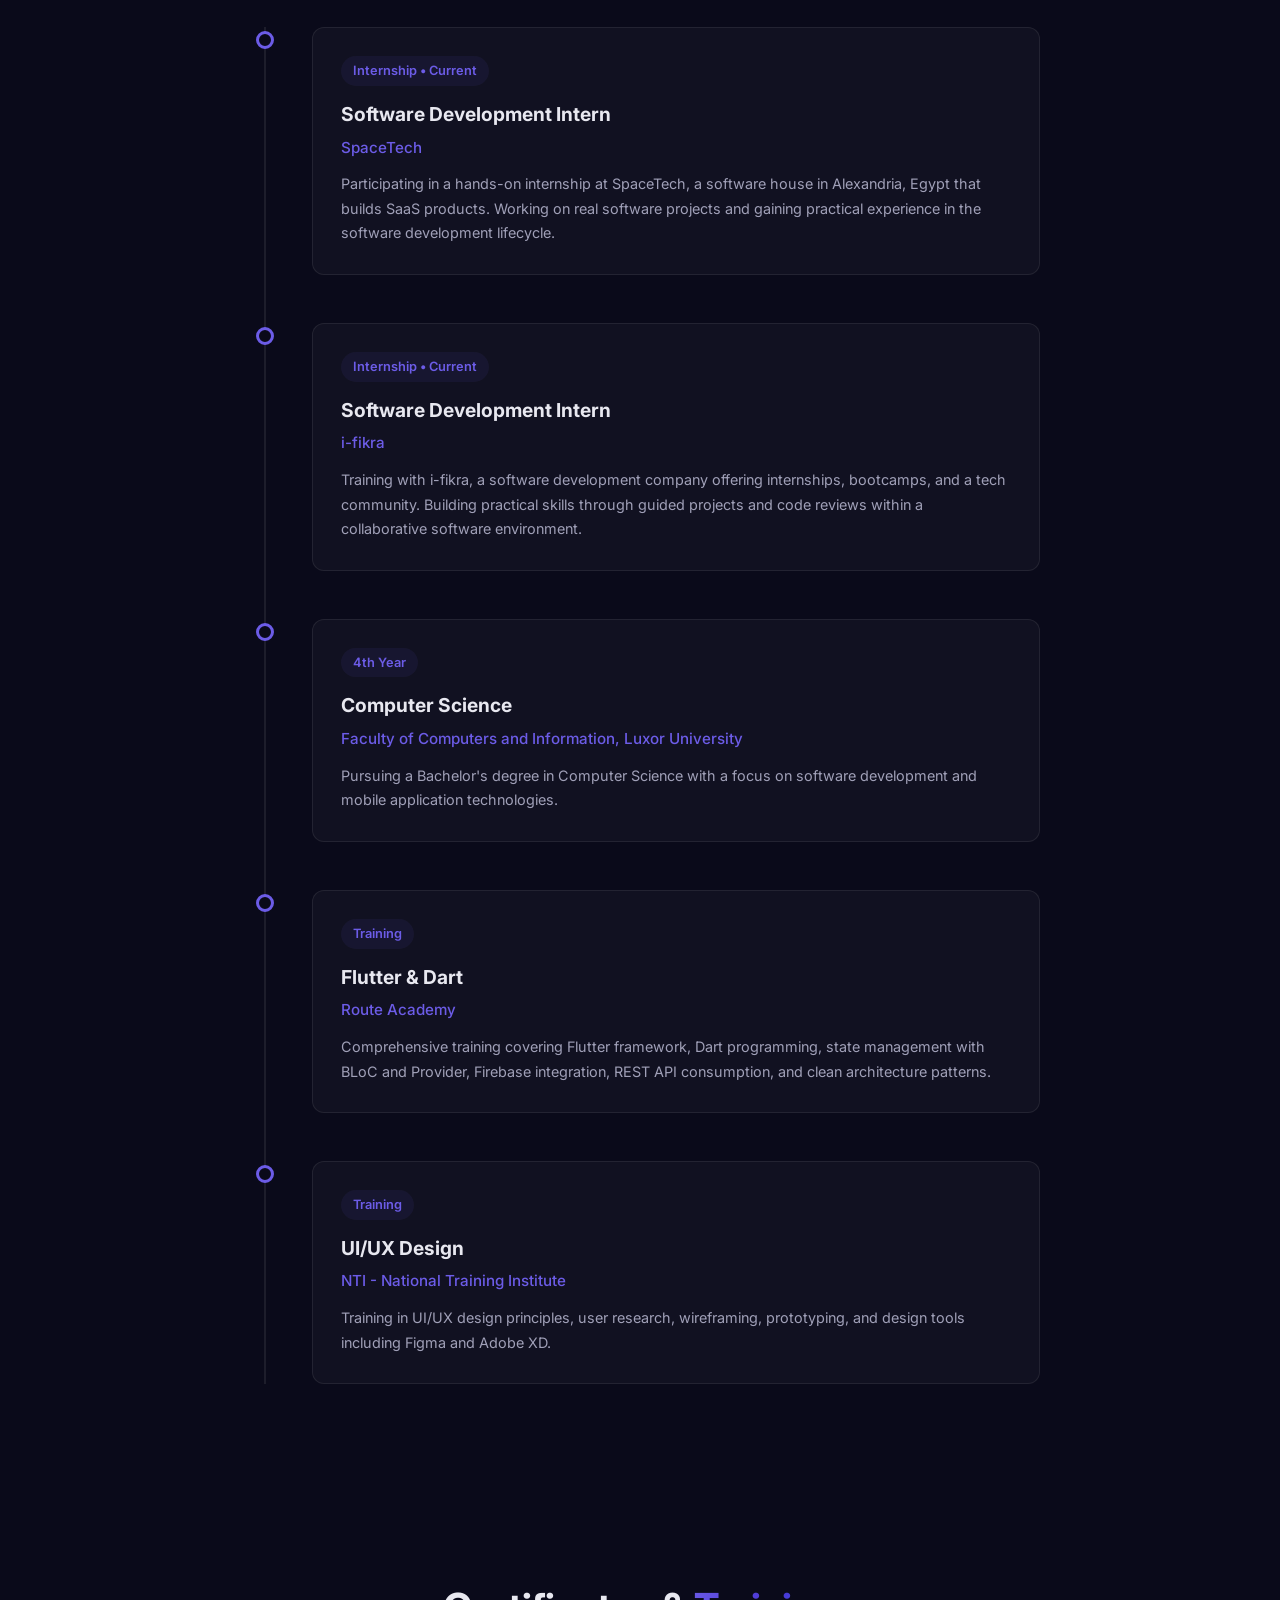
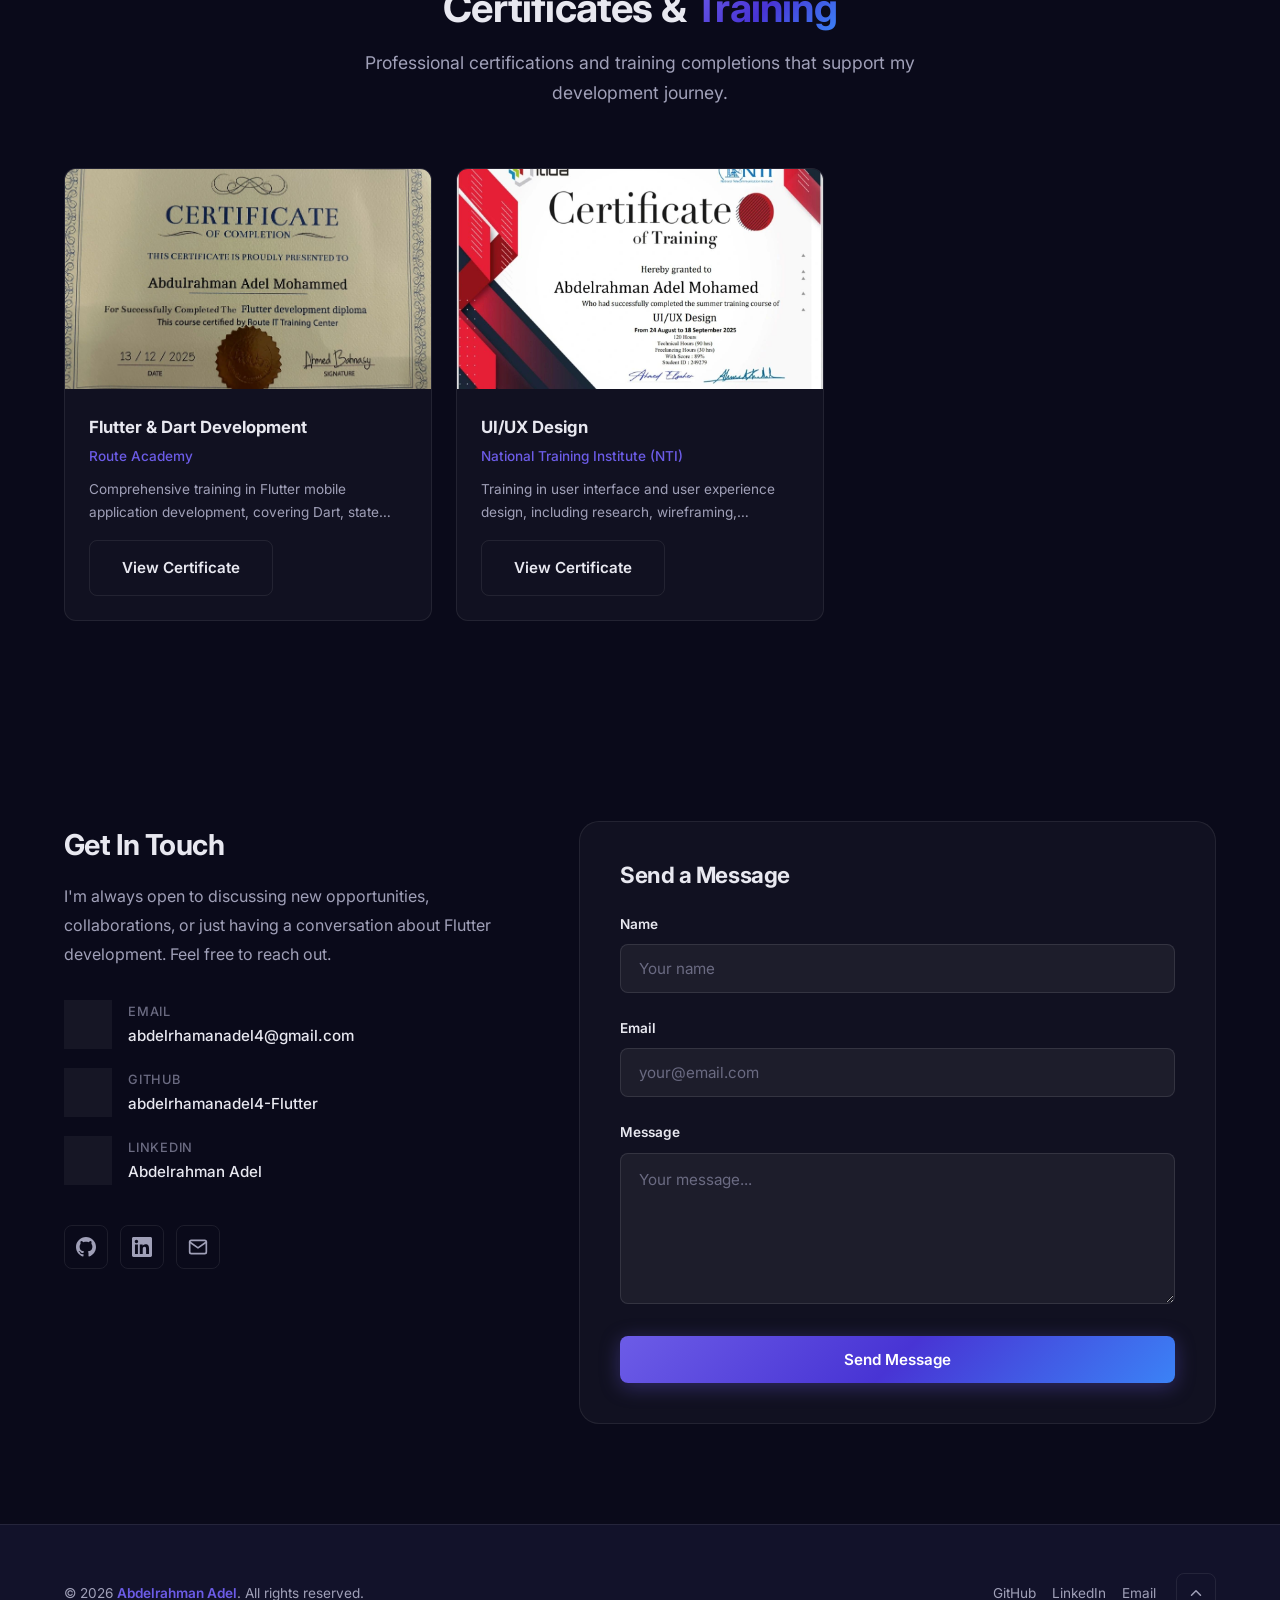
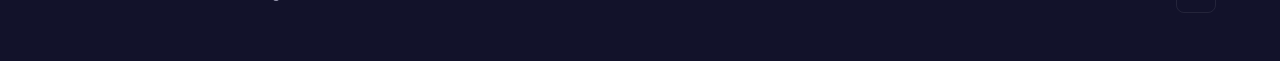
==== commit 14762d7c: "Enlarge hero portrait and orb" ====
--- a/index.html
+++ b/index.html
@@ -36,7 +36,7 @@
   <link href="https://fonts.googleapis.com/css2?family=Inter:wght@400;500;600;700;800&family=Fira+Code:wght@500&display=swap" rel="stylesheet">
 
   <!-- Styles -->
-  <link rel="stylesheet" href="style.css?v=2">
+  <link rel="stylesheet" href="style.css?v=3">
 
   <!-- JSON-LD Structured Data -->
   <script type="application/ld+json">
--- a/style.css
+++ b/style.css
@@ -670,8 +670,8 @@
 }
 
 .hero-visual-orb {
-  width: 420px;
-  height: 420px;
+  width: 500px;
+  height: 500px;
   border-radius: 50%;
   position: relative;
   display: flex;
@@ -716,11 +716,11 @@
 }
 
 .hero-visual-inner .hero-portrait {
-  width: 56%;
-  max-width: 270px;
+  width: 60%;
+  max-width: 330px;
   height: auto;
   aspect-ratio: 2 / 3;
-  border-radius: 26px;
+  border-radius: 28px;
   object-fit: cover;
   display: block;
   margin: 0 auto;
@@ -1935,8 +1935,8 @@
   }
 
   .hero-visual-orb {
-    width: 360px;
-    height: 360px;
+    width: 400px;
+    height: 400px;
   }
 }
 
